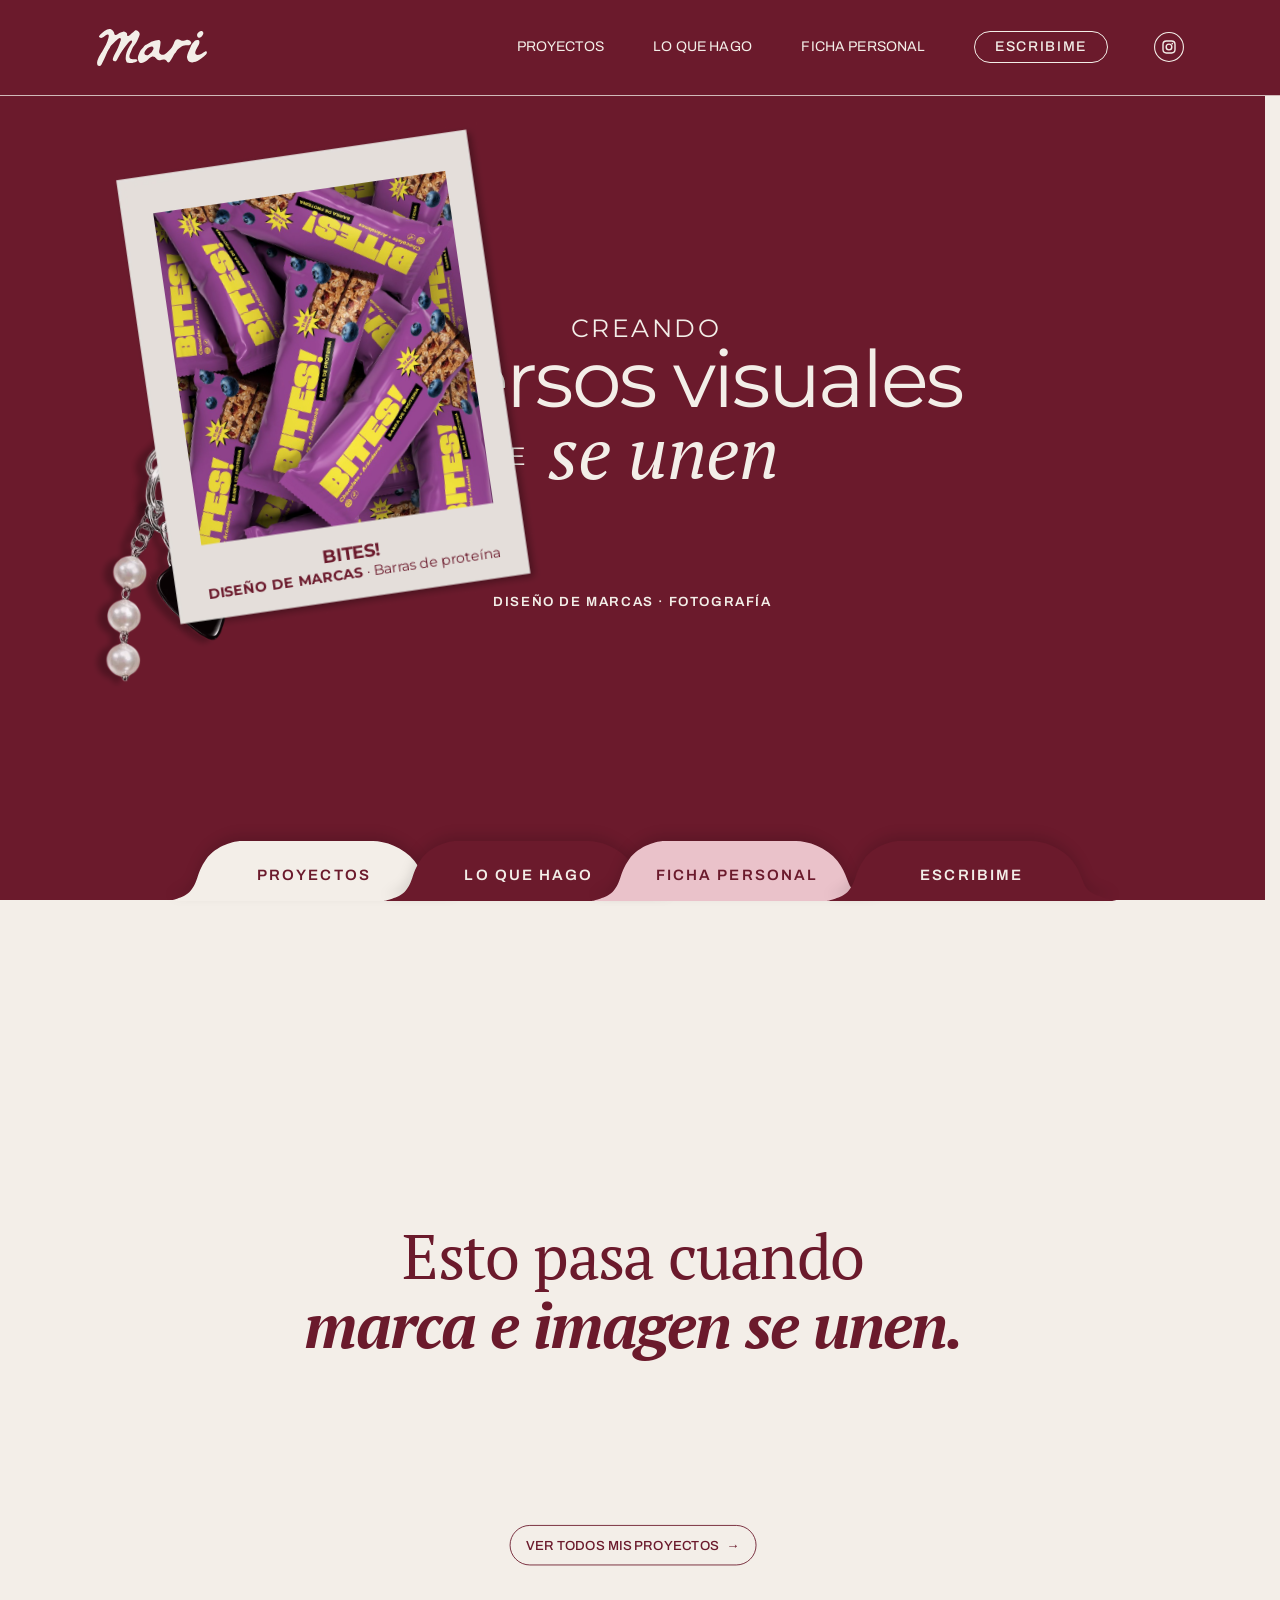
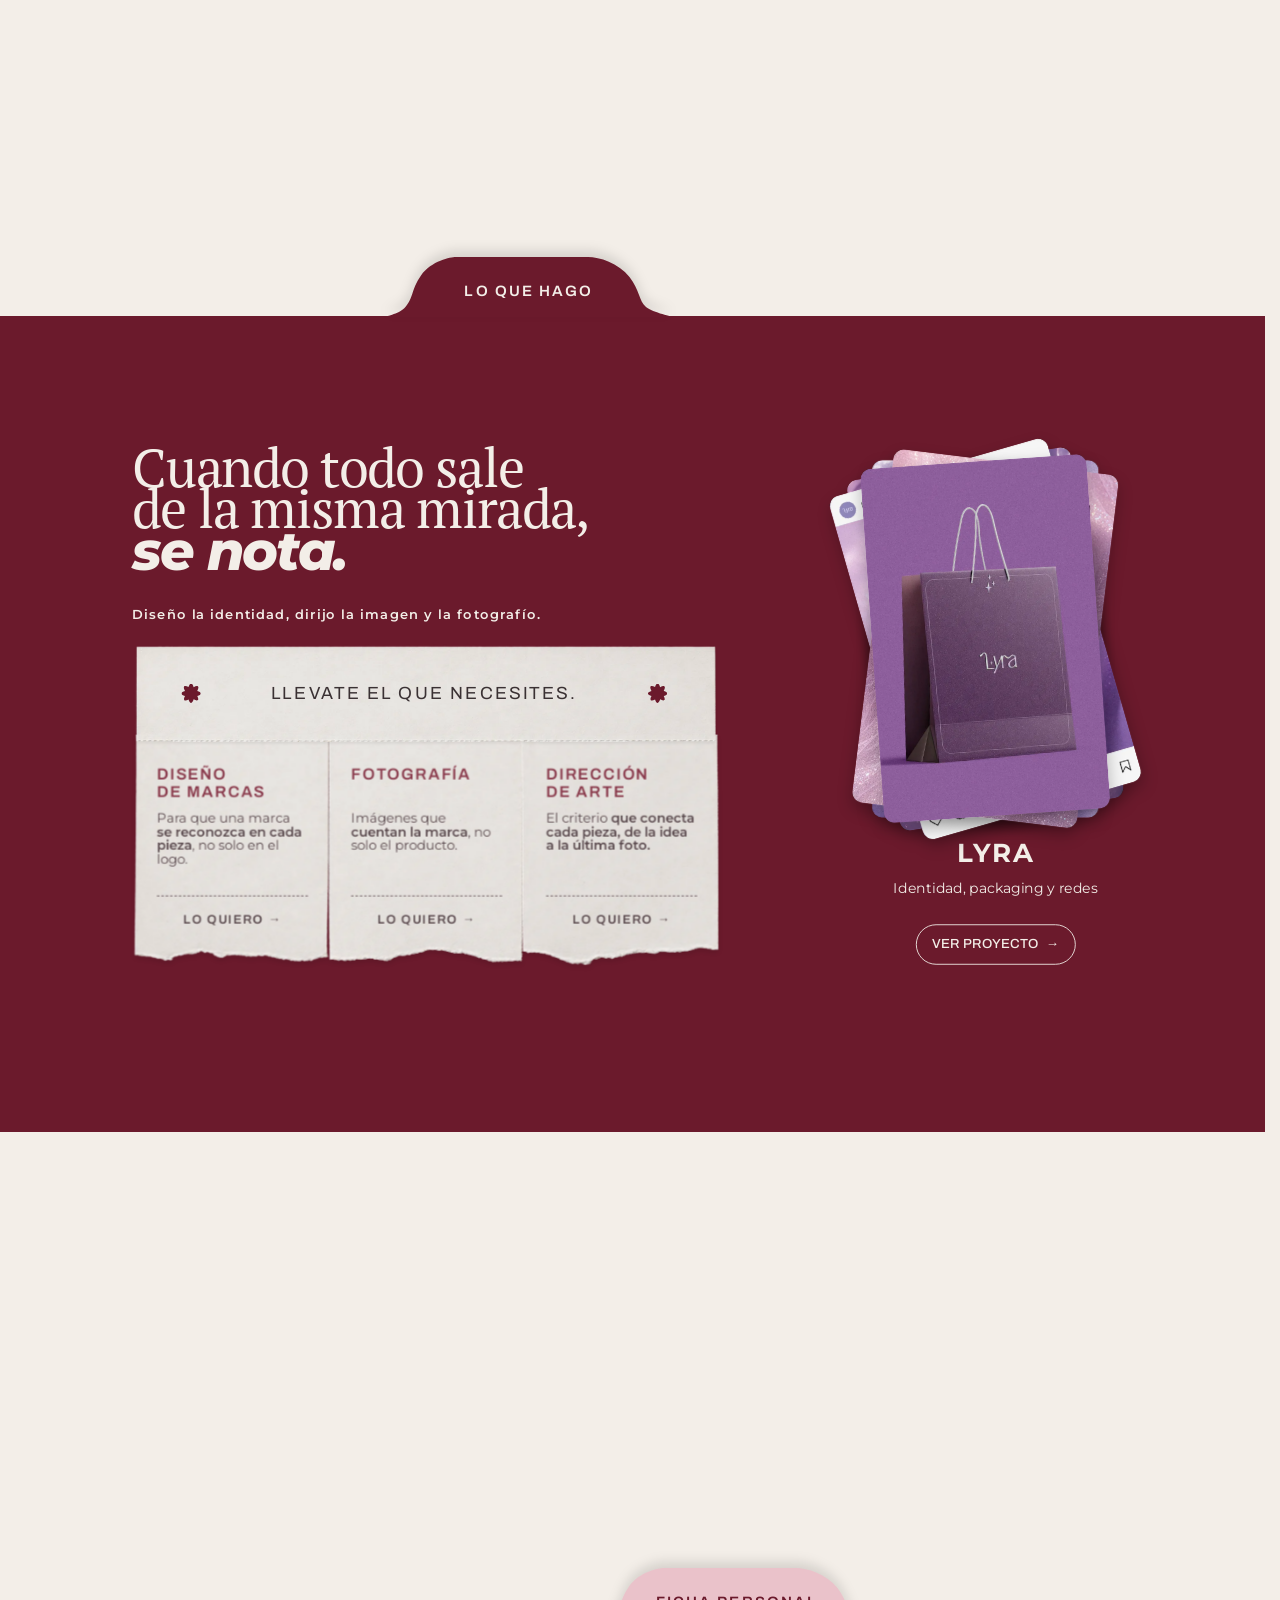
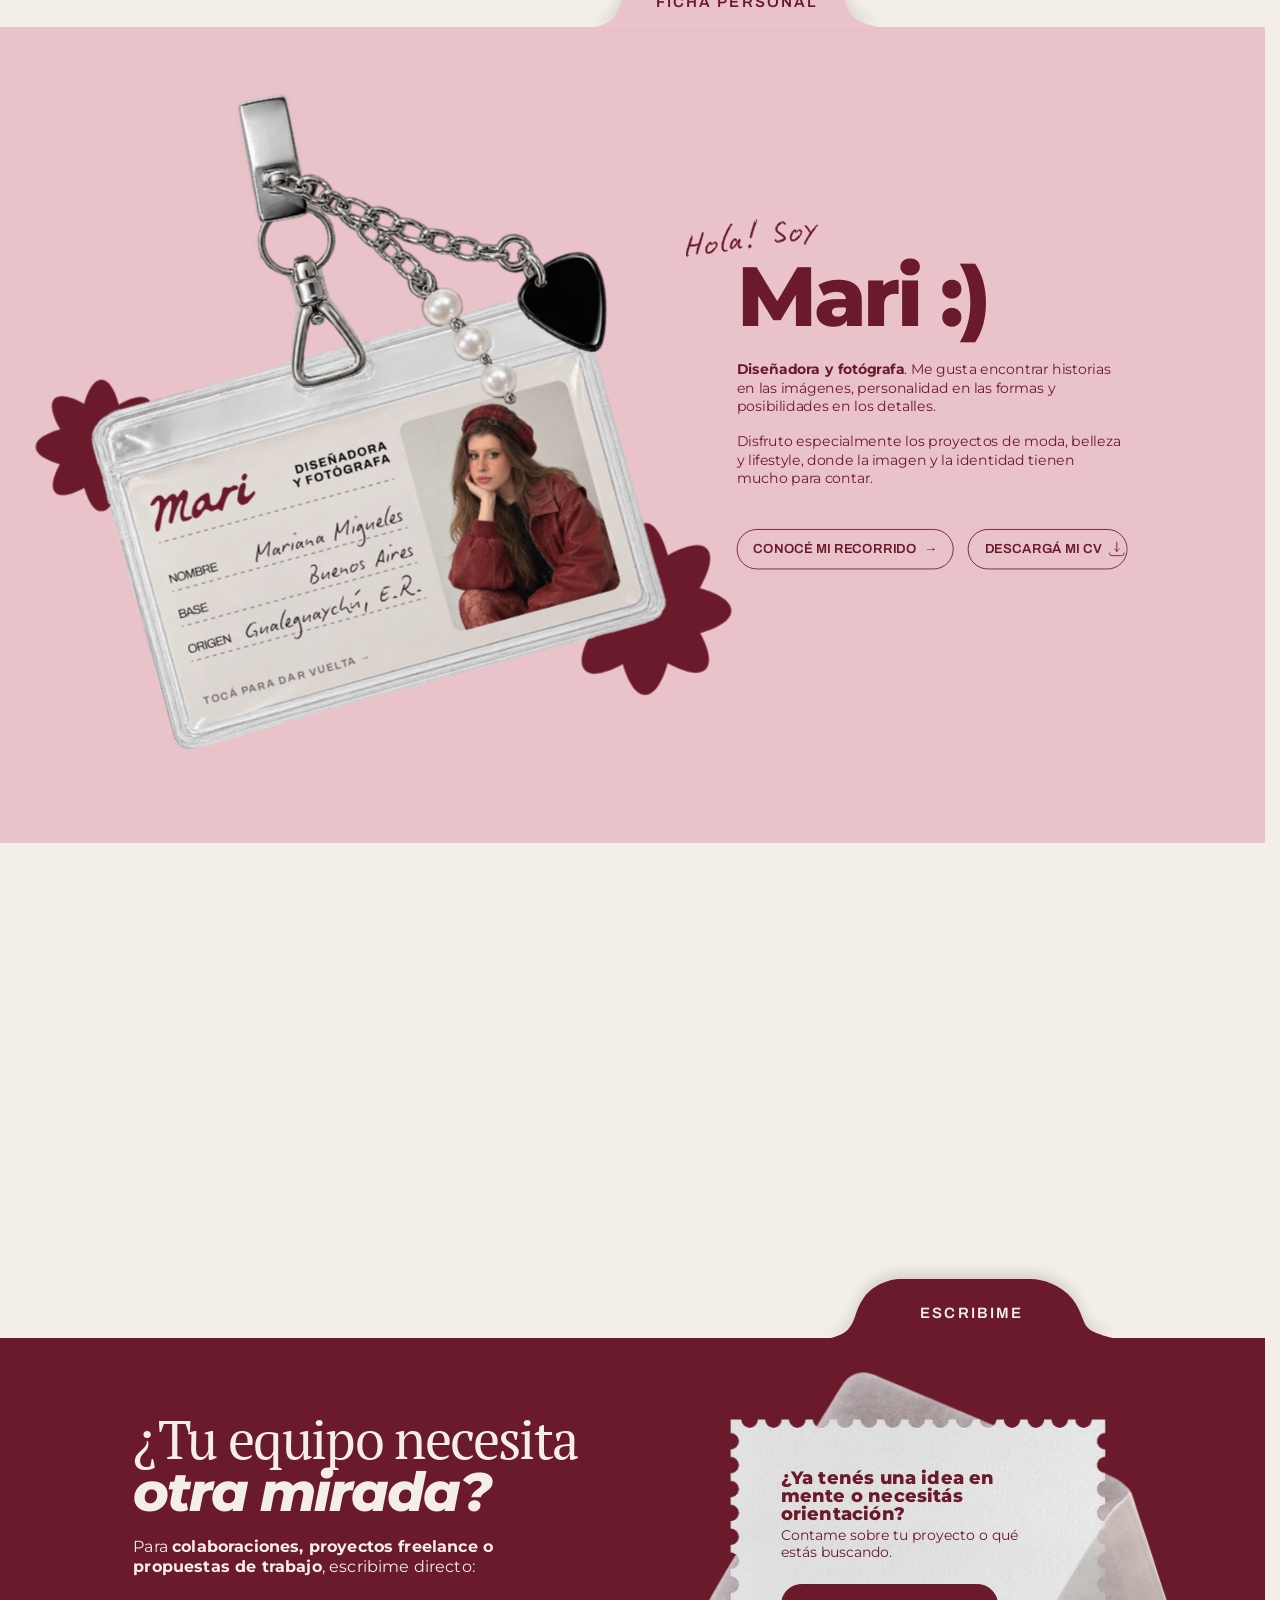
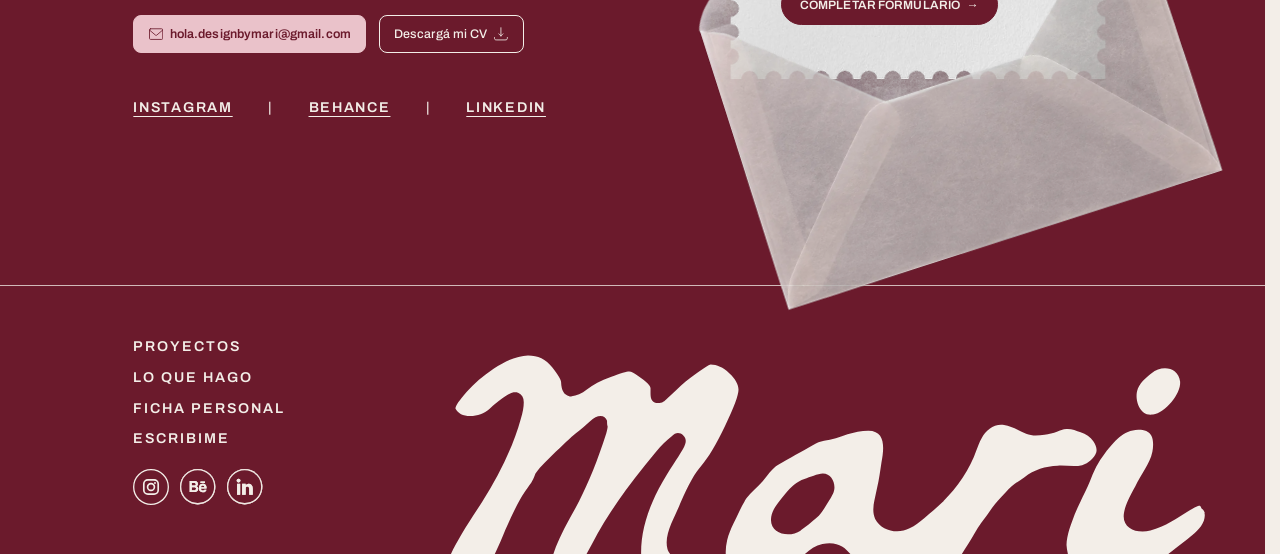
==== index.html @ 17969e6f "Primera versión del sitio" ====
<!DOCTYPE html>
<html lang="es-AR">
<head>
<meta charset="utf-8">
<meta name="viewport" content="width=device-width, initial-scale=1">
<title>Mari · Diseño de marcas y fotografía</title>
<meta name="description" content="Mariana Migueles (MARI) es diseñadora de identidad visual y fotógrafa editorial en Buenos Aires. Portfolio de branding, dirección visual y fotografía: universos visuales donde se unen marca e imagen.">
<meta name="author" content="Mariana Migueles">
<link rel="canonical" href="https://designbymari.com.ar/">
<meta property="og:type" content="website">
<meta property="og:locale" content="es_AR">
<meta property="og:site_name" content="MARI · Mariana Migueles">
<meta property="og:title" content="Mari · Diseño de marcas y fotografía">
<meta property="og:description" content="Mariana Migueles (MARI) es diseñadora de identidad visual y fotógrafa editorial en Buenos Aires. Portfolio de branding, dirección visual y fotografía: universos visuales donde se unen marca e imagen.">
<meta property="og:url" content="https://designbymari.com.ar/">
<script type="application/ld+json">
{
  "@context": "https://schema.org",
  "@graph": [
    {
      "@type": "Person",
      "@id": "https://designbymari.com.ar/#mariana-migueles",
      "name": "Mariana Migueles",
      "alternateName": "MARI",
      "url": "https://designbymari.com.ar",
      "jobTitle": "Diseñadora de Marcas y Fotógrafa",
      "address": {
        "@type": "PostalAddress",
        "addressLocality": "Buenos Aires",
        "addressCountry": "AR"
      },
      "sameAs": [
        "https://www.instagram.com/_designbymari",
        "https://www.behance.net/mariana-migueles",
        "https://www.linkedin.com/in/marianamigueles/"
      ]
    },
    {
      "@type": "WebSite",
      "@id": "https://designbymari.com.ar/#website",
      "url": "https://designbymari.com.ar",
      "name": "MARI",
      "alternateName": "Mariana Migueles",
      "inLanguage": "es-AR",
      "author": {
        "@id": "https://designbymari.com.ar/#mariana-migueles"
      },
      "publisher": {
        "@id": "https://designbymari.com.ar/#mariana-migueles"
      }
    }
  ]
}
</script>
<link rel="icon" href="assets/svg/favicon.svg" type="image/svg+xml">
<link rel="icon" href="assets/img/icons/favicon-32.png" type="image/png" sizes="32x32">
<link rel="apple-touch-icon" href="assets/img/icons/apple-touch-icon.png">
<script>try{if(sessionStorage.getItem('mari-loaded')==='1')document.documentElement.classList.add('is-seen')}catch(e){}if(location.hash.length>1)document.documentElement.classList.add('is-jumping')</script>
<link rel="preload" href="assets/fonts/montserrat-latin-400-normal.woff2" as="font" type="font/woff2" crossorigin>
<link rel="preload" href="assets/fonts/montserrat-latin-800-normal.woff2" as="font" type="font/woff2" crossorigin>
<link rel="preload" href="assets/fonts/pt-serif-latin-400-normal.woff2" as="font" type="font/woff2" crossorigin>
<link rel="preload" href="assets/fonts/pt-serif-latin-700-italic.woff2" as="font" type="font/woff2" crossorigin>
<link rel="preload" href="assets/fonts/archivo-latin-600-normal.woff2" as="font" type="font/woff2" crossorigin>
<link rel="preload" href="assets/fonts/archivo-latin-400-normal.woff2" as="font" type="font/woff2" crossorigin>
<link rel="stylesheet" href="assets/css/fonts.css">
<link rel="stylesheet" href="assets/css/main.css">
</head>
<body class="home">
<div class="loader" id="loader" aria-hidden="true"><svg class="loader__svg" viewBox="0 0 318 318"><g class="loader__txt"><path d="M61.0352 88.9258L64.703 84.6099C65.5796 83.5784 66.5514 82.8382 67.6185 82.3894C68.6843 81.9238 69.7591 81.7776 70.843 81.9507C71.9345 82.1148 72.9554 82.6005 73.9054 83.4079C74.8555 84.2153 75.4995 85.1444 75.8375 86.1952C76.1832 87.237 76.2168 88.3251 75.9383 89.4597C75.6584 90.5775 75.0801 91.6522 74.2036 92.6837L70.5358 96.9996L61.0352 88.9258ZM72.3062 91.2582C73.1136 90.3082 73.4932 89.3297 73.4452 88.3227C73.3958 87.299 72.9187 86.4027 72.0138 85.6338C71.109 84.8648 70.152 84.5424 69.1428 84.6664C68.1322 84.7738 67.2232 85.3024 66.4159 86.2525L64.7088 88.2612L70.5992 93.2669L72.3062 91.2582ZM74.57 77.7447L76.5816 75.828L83.1917 82.7656L81.1801 84.6822L74.57 77.7447ZM74.6543 75.8192C74.2847 76.1714 73.8814 76.3507 73.4445 76.3569C73.0076 76.3631 72.6377 76.2072 72.3346 75.8891C72.0315 75.5711 71.8937 75.194 71.921 74.7579C71.9484 74.3218 72.1469 73.9277 72.5165 73.5755C72.8862 73.2233 73.2853 73.0398 73.714 73.0249C74.1427 73.0101 74.5045 73.1574 74.7994 73.4669C75.1188 73.8022 75.269 74.1921 75.2498 74.6368C75.2225 75.0729 75.024 75.467 74.6543 75.8192ZM89.01 77.9182C88.3918 78.419 87.7277 78.8347 87.0175 79.1653C86.3 79.4868 85.6724 79.6742 85.135 79.7275L84.5991 77.5944C85.1032 77.5376 85.6466 77.3878 86.2293 77.145C86.8045 76.8931 87.3181 76.584 87.7703 76.2178C88.6838 75.4779 88.9574 74.8819 88.5912 74.4297C88.4193 74.2175 88.1714 74.1662 87.8476 74.2757C87.5237 74.3852 87.0772 74.6169 86.5082 74.9708C85.8245 75.3718 85.2356 75.673 84.7417 75.8744C84.2478 76.0759 83.7299 76.1439 83.188 76.0785C82.6553 76.0057 82.161 75.6879 81.7052 75.125C81.324 74.6545 81.1215 74.1309 81.0976 73.5543C81.0755 72.961 81.2406 72.3536 81.5929 71.7321C81.9544 71.1031 82.4904 70.5008 83.2009 69.9254C83.7268 69.4994 84.2968 69.1371 84.9106 68.8385C85.5263 68.5233 86.087 68.3289 86.5928 68.2554L87.1174 70.3746C86.1634 70.5361 85.2988 70.9308 84.5237 71.5586C84.0624 71.9323 83.7687 72.2771 83.6426 72.5931C83.5166 72.9091 83.5357 73.1687 83.7002 73.3717C83.887 73.6023 84.1424 73.6629 84.4662 73.5534C84.7901 73.4439 85.2579 73.2102 85.8695 72.8523C86.5607 72.4605 87.1487 72.1677 87.6334 71.9737C88.1106 71.7706 88.6155 71.7054 89.1482 71.7782C89.6809 71.851 90.1677 72.1596 90.6086 72.704C90.9823 73.1654 91.1765 73.6881 91.1911 74.2722C91.2058 74.8562 91.0277 75.4665 90.657 76.103C90.288 76.7227 89.739 77.3278 89.01 77.9182ZM100.538 63.79C100.557 63.8199 100.678 64.0391 100.899 64.4475L94.8076 68.3778C95.2392 68.8059 95.7529 69.0326 96.3487 69.058C96.9444 69.0834 97.5466 68.8997 98.1553 68.507C98.5743 68.2366 98.9049 67.9386 99.1469 67.6128C99.3924 67.2707 99.568 66.8748 99.6735 66.4251L101.785 66.9706C101.587 68.3279 100.759 69.4765 99.3025 70.4164C98.3946 71.0023 97.4787 71.3459 96.555 71.4473C95.6248 71.5388 94.7673 71.3926 93.9826 71.0086C93.1979 70.6247 92.548 70.0336 92.033 69.2354C91.5244 68.4472 91.2519 67.6197 91.2155 66.753C91.1826 65.8698 91.3777 65.0443 91.8009 64.2767C92.2277 63.4926 92.8451 62.8398 93.6533 62.3183C94.4415 61.8097 95.2644 61.5191 96.1218 61.4463C96.9792 61.3735 97.7936 61.5405 98.5648 61.9473C99.3395 62.3376 99.9973 62.9519 100.538 63.79ZM94.8078 64.0747C94.279 64.4159 93.9316 64.852 93.7655 65.3831C93.5995 65.9142 93.6439 66.4649 93.8989 67.0352L97.8649 64.4762C97.4567 64.0188 96.9765 63.7564 96.4242 63.6888C95.8654 63.6113 95.3266 63.7399 94.8078 64.0747ZM107.229 54.6646C108.297 54.146 109.312 54.0489 110.275 54.3734C111.248 54.6928 112.041 55.4827 112.653 56.7431L115.049 61.678L112.55 62.8916L110.34 58.3412C110.008 57.6576 109.612 57.2229 109.153 57.0369C108.688 56.8403 108.172 56.8795 107.606 57.1544C106.976 57.4604 106.57 57.9017 106.388 58.4785C106.2 59.0445 106.294 59.7121 106.667 60.4812L108.736 64.7431L106.237 65.9567L102.051 57.3367L104.439 56.1775L104.929 57.1869C105.084 56.663 105.36 56.1856 105.758 55.7548C106.151 55.3132 106.641 54.9499 107.229 54.6646ZM107.162 53.5486C106.873 53.6886 106.591 53.7597 106.315 53.7618C106.044 53.748 105.729 53.7098 105.368 53.6472C105.135 53.602 104.944 53.5759 104.796 53.5689C104.658 53.5566 104.535 53.5765 104.429 53.6283C104.204 53.7372 104.062 53.9055 104.001 54.1332C103.934 54.3501 103.966 54.6054 104.095 54.899L102.829 55.5136C102.503 54.7875 102.405 54.1358 102.534 53.5585C102.668 52.9652 103.013 52.5338 103.568 52.2641C103.846 52.1293 104.12 52.0687 104.391 52.0825C104.667 52.0804 104.993 52.1134 105.37 52.1815C105.603 52.2267 105.788 52.2554 105.926 52.2676C106.075 52.2747 106.202 52.2523 106.309 52.2004C106.523 52.0967 106.663 51.9363 106.729 51.7194C106.801 51.4865 106.777 51.234 106.658 50.9618L107.924 50.3472C108.24 51.0519 108.328 51.6955 108.188 52.278C108.059 52.8554 107.717 53.2789 107.162 53.5486ZM123.425 58.5736C122.47 58.8984 121.543 58.994 120.645 58.8604C119.754 58.7117 118.974 58.3559 118.306 57.7928C117.639 57.2298 117.152 56.4986 116.846 55.5992C116.54 54.6998 116.481 53.8233 116.667 52.9699C116.854 52.1164 117.256 51.3649 117.876 50.7153C118.503 50.0508 119.294 49.556 120.25 49.2312C121.205 48.9064 122.129 48.8183 123.019 48.967C123.906 49.1044 124.684 49.4547 125.352 50.0177C126.02 50.5808 126.507 51.312 126.812 52.2114C127.118 53.1107 127.178 53.9872 126.991 54.8407C126.805 55.6942 126.404 56.4513 125.788 57.1121C125.169 57.7616 124.381 58.2488 123.425 58.5736ZM122.692 56.4151C123.366 56.1858 123.841 55.7737 124.115 55.1788C124.397 54.5688 124.408 53.8815 124.148 53.1171C123.888 52.3526 123.462 51.82 122.871 51.5194C122.287 51.2037 121.658 51.1604 120.983 51.3897C120.309 51.619 119.831 52.0387 119.549 52.6486C119.263 53.2474 119.251 53.929 119.51 54.6935C119.77 55.4579 120.198 55.9961 120.793 56.308C121.384 56.6087 122.017 56.6444 122.692 56.4151ZM146.256 39.7364L148.141 52.8172L145.514 53.1956L145.357 52.1026C144.794 53.0235 143.866 53.5771 142.573 53.7633C141.68 53.892 140.84 53.809 140.054 53.5144C139.279 53.2181 138.633 52.7293 138.115 52.0482C137.597 51.367 137.268 50.5387 137.127 49.5632C136.986 48.5877 137.069 47.7001 137.373 46.9005C137.678 46.1008 138.16 45.4495 138.819 44.9466C139.49 44.4421 140.273 44.1254 141.166 43.9968C142.376 43.8224 143.377 44.068 144.169 44.7338L143.506 40.1326L146.256 39.7364ZM142.724 51.4382C143.417 51.3383 143.959 51.0203 144.35 50.4842C144.739 49.9363 144.876 49.2627 144.76 48.4635C144.645 47.6644 144.325 47.0627 143.799 46.6586C143.271 46.2428 142.66 46.0848 141.967 46.1847C141.262 46.2863 140.715 46.6111 140.326 47.1589C139.935 47.6951 139.797 48.3628 139.912 49.1619C140.028 49.9611 140.349 50.5686 140.877 50.9845C141.403 51.3886 142.018 51.5398 142.724 51.4382ZM161.732 47.3936C161.733 47.4292 161.721 47.6789 161.695 48.1426L154.448 48.3008C154.592 48.8916 154.91 49.3537 155.405 49.6874C155.899 50.021 156.508 50.1799 157.232 50.1641C157.731 50.1532 158.169 50.0724 158.545 49.9217C158.934 49.7588 159.291 49.5135 159.616 49.1857L161.129 50.7561C160.249 51.8086 158.943 52.3537 157.21 52.3916C156.129 52.4151 155.169 52.2282 154.329 51.8309C153.489 51.4217 152.835 50.848 152.367 50.11C151.9 49.3719 151.656 48.5281 151.635 47.5784C151.615 46.6405 151.816 45.7929 152.239 45.0354C152.673 44.2658 153.272 43.6648 154.034 43.2325C154.809 42.788 155.677 42.5553 156.638 42.5343C157.576 42.5138 158.429 42.6971 159.198 43.0841C159.966 43.4712 160.573 44.0399 161.017 44.7904C161.472 45.5287 161.711 46.3964 161.732 47.3936ZM156.702 44.6351C156.073 44.6489 155.548 44.8385 155.129 45.2039C154.709 45.5694 154.458 46.0618 154.377 46.6812L159.096 46.5782C158.988 45.9748 158.716 45.4997 158.281 45.1529C157.845 44.7943 157.319 44.6216 156.702 44.6351ZM186.103 45.4615C187.282 45.683 188.15 46.2085 188.707 47.0381C189.278 47.8582 189.433 48.9626 189.172 50.3513L188.159 55.7428L185.428 55.2296L186.362 50.2583C186.502 49.5114 186.449 48.9275 186.202 48.5065C185.969 48.0761 185.566 47.8071 184.994 47.6997C184.352 47.5791 183.805 47.6937 183.353 48.0437C182.903 48.382 182.601 48.9595 182.447 49.7764L181.559 54.5027L178.829 53.9896L179.763 49.0183C180.041 47.5362 179.585 46.6833 178.395 46.4596C177.765 46.3412 177.223 46.457 176.771 46.807C176.321 47.1452 176.019 47.7228 175.866 48.5397L174.977 53.266L172.247 52.7529L174.016 43.3353L176.625 43.8254L176.421 44.9107C176.845 44.5797 177.328 44.3563 177.869 44.2405C178.422 44.127 179.002 44.1272 179.609 44.2412C180.274 44.3662 180.85 44.6133 181.337 44.9826C181.825 45.3402 182.186 45.8006 182.418 46.3638C182.895 45.9461 183.451 45.6578 184.085 45.499C184.73 45.3424 185.403 45.3299 186.103 45.4615ZM199.107 48.7786C200.51 49.2634 201.471 49.9724 201.99 50.9056C202.513 51.8276 202.542 52.962 202.077 54.3088L200.291 59.4769L197.833 58.6276L198.223 57.4997C197.438 58.1707 196.372 58.2736 195.026 57.8082C194.33 57.5677 193.764 57.2405 193.33 56.8264C192.906 56.4162 192.631 55.9569 192.505 55.4486C192.38 54.9403 192.408 54.4224 192.59 53.8949C192.881 53.0532 193.424 52.4996 194.219 52.2342C195.026 51.9727 196.091 52.0707 197.415 52.5284L199.503 53.2497C199.701 52.6774 199.678 52.1796 199.435 51.7563C199.195 51.3218 198.728 50.9844 198.032 50.7439C197.549 50.5772 197.045 50.4909 196.52 50.4851C196.009 50.472 195.547 50.5383 195.132 50.684L194.823 48.5232C195.437 48.346 196.12 48.2802 196.87 48.326C197.632 48.3757 198.377 48.5266 199.107 48.7786ZM196.293 56.2675C196.742 56.4226 197.175 56.4593 197.593 56.3775C198.014 56.2845 198.368 56.0612 198.654 55.7075L198.973 54.7817L197.172 54.1592C196.095 53.7869 195.434 53.9542 195.19 54.6613C195.073 54.998 195.109 55.3119 195.298 55.6031C195.501 55.887 195.833 56.1084 196.293 56.2675ZM210.2 54.5675C210.697 54.2872 211.248 54.1566 211.854 54.1759C212.471 54.2002 213.114 54.3671 213.781 54.6767L212.703 57.0037C212.433 56.8523 212.249 56.7541 212.152 56.7092C211.43 56.3746 210.77 56.3171 210.171 56.5366C209.577 56.7455 209.092 57.2539 208.718 58.0618L206.815 62.1663L204.294 60.9977L208.324 52.304L210.732 53.4202L210.2 54.5675ZM216.595 67.4693C215.714 66.9546 215.023 66.3113 214.525 65.5395C214.043 64.7633 213.791 63.9355 213.768 63.056C213.755 62.1824 213.988 61.3355 214.467 60.515C214.946 59.6945 215.569 59.075 216.335 58.6563C217.112 58.2436 217.954 58.0612 218.861 58.1092C219.784 58.1529 220.687 58.4321 221.569 58.9468C222.44 59.4555 223.092 60.0829 223.522 60.8292C223.969 61.5711 224.144 62.3673 224.046 63.2178L221.601 63.1315C221.613 62.1212 221.214 61.3797 220.404 60.9069C219.779 60.5419 219.141 60.4448 218.491 60.6156C217.842 60.7865 217.311 61.2257 216.898 61.9333C216.485 62.641 216.364 63.3196 216.534 63.9692C216.705 64.6188 217.104 65.1262 217.729 65.4912C218.55 65.97 219.391 65.9526 220.255 65.439L221.524 67.5405C220.843 68.0234 220.067 68.2579 219.195 68.2441C218.334 68.2362 217.467 67.978 216.595 67.4693ZM232.118 65.8389C233.308 66.7255 234.01 67.6921 234.222 68.7387C234.442 69.7758 234.126 70.8657 233.275 72.0085L230.009 76.3938L227.923 74.8404L228.636 73.8834C227.685 74.2855 226.638 74.061 225.495 73.2099C224.905 72.7701 224.465 72.2871 224.176 71.7609C223.896 71.2417 223.774 70.7208 223.807 70.1983C223.841 69.6757 224.025 69.1906 224.358 68.743C224.89 68.0288 225.575 67.6656 226.414 67.6533C227.261 67.6481 228.247 68.064 229.371 68.9009L231.142 70.2202C231.504 69.7345 231.633 69.2532 231.529 68.7762C231.433 68.2897 231.089 67.8265 230.499 67.3868C230.089 67.0818 229.635 66.847 229.136 66.6824C228.653 66.5154 228.192 66.4386 227.753 66.4519L228.112 64.2991C228.751 64.316 229.421 64.4598 230.123 64.7306C230.834 65.0085 231.499 65.3779 232.118 65.8389ZM227.169 72.125C227.55 72.4087 227.952 72.5748 228.375 72.6232C228.805 72.6622 229.21 72.5563 229.589 72.3057L230.174 71.5201L228.646 70.3817C227.731 69.7008 227.051 69.6603 226.604 70.2602C226.391 70.5459 226.33 70.856 226.422 71.1906C226.53 71.5227 226.779 71.8341 227.169 72.125ZM235.626 81.3569C235.043 80.8161 234.537 80.2176 234.109 79.5617C233.689 78.897 233.414 78.3024 233.285 77.778L235.321 76.9447C235.449 77.4356 235.674 77.9522 235.997 78.4945C236.328 79.0281 236.707 79.4927 237.134 79.8883C237.996 80.6875 238.625 80.8737 239.02 80.447C239.206 80.2467 239.221 79.9941 239.067 79.689C238.913 79.384 238.62 78.975 238.189 78.4619C237.695 77.8421 237.313 77.302 237.043 76.8417C236.774 76.3813 236.633 75.8783 236.621 75.3326C236.617 74.795 236.862 74.2606 237.354 73.7295C237.766 73.2853 238.255 73.0105 238.823 72.905C239.407 72.7989 240.032 72.8761 240.697 73.1366C241.371 73.4051 242.043 73.8502 242.714 74.4718C243.21 74.9319 243.649 75.4446 244.032 76.0099C244.432 76.5745 244.704 77.102 244.848 77.5922L242.825 78.4124C242.53 77.491 242.016 76.6912 241.285 76.0131C240.849 75.6095 240.466 75.3677 240.136 75.2878C239.805 75.2079 239.551 75.2637 239.373 75.4553C239.171 75.673 239.148 75.9344 239.302 76.2394C239.456 76.5444 239.754 76.9743 240.195 77.5289C240.681 78.1575 241.054 78.6979 241.315 79.1502C241.584 79.5937 241.72 80.0843 241.724 80.6219C241.727 81.1595 241.491 81.6852 241.015 82.199C240.611 82.6344 240.121 82.9008 239.545 82.9982C238.969 83.0957 238.34 83.0061 237.657 82.7294C236.991 82.4522 236.314 81.9946 235.626 81.3569ZM249.513 90.8696C249.198 90.4831 249.06 90.0597 249.098 89.5994C249.144 89.1484 249.37 88.7578 249.775 88.4276C250.18 88.0975 250.603 87.9592 251.045 88.0126C251.496 88.0585 251.883 88.2793 252.205 88.6751C252.528 89.0708 252.666 89.4942 252.62 89.9453C252.584 90.3889 252.363 90.7757 251.958 91.1058C251.553 91.436 251.125 91.5781 250.674 91.5321C250.223 91.4862 249.836 91.2654 249.513 90.8696ZM264.73 100.576L261.888 102.244L264.808 107.221L262.811 108.393L259.89 103.415L255.973 105.714L254.513 103.225L265.267 96.9161L270.034 105.043L268.037 106.215L264.73 100.576ZM262.527 118.481C262.119 117.558 261.942 116.643 261.995 115.737C262.064 114.836 262.35 114.029 262.852 113.313C263.353 112.598 264.038 112.048 264.907 111.664C265.776 111.28 266.644 111.143 267.51 111.253C268.377 111.363 269.161 111.698 269.863 112.258C270.581 112.823 271.143 113.568 271.552 114.491C271.96 115.414 272.129 116.326 272.06 117.226C272.002 118.122 271.722 118.927 271.22 119.642C270.718 120.358 270.033 120.907 269.164 121.291C268.296 121.676 267.428 121.813 266.561 121.703C265.695 121.592 264.905 121.26 264.192 120.705C263.49 120.146 262.935 119.404 262.527 118.481ZM264.612 117.559C264.9 118.211 265.353 118.647 265.97 118.868C266.602 119.094 267.288 119.044 268.026 118.718C268.765 118.391 269.257 117.92 269.505 117.304C269.767 116.695 269.755 116.064 269.467 115.413C269.178 114.761 268.718 114.322 268.086 114.095C267.464 113.864 266.784 113.912 266.045 114.238C265.307 114.565 264.809 115.038 264.551 115.658C264.304 116.274 264.324 116.908 264.612 117.559ZM268.451 132.341C268.175 132.142 267.925 131.867 267.7 131.515C267.49 131.171 267.318 130.79 267.183 130.372C266.835 129.286 266.842 128.355 267.204 127.578C267.57 126.813 268.29 126.258 269.364 125.913L273.112 124.712L272.661 123.304L274.697 122.651L275.148 124.059L277.37 123.347L278.218 125.993L275.996 126.705L276.725 128.978L274.689 129.63L273.961 127.358L270.246 128.548C269.862 128.671 269.593 128.864 269.44 129.125C269.301 129.394 269.29 129.709 269.406 130.071C269.54 130.489 269.768 130.809 270.088 131.03L268.451 132.341ZM269.645 139.897C269.432 138.911 269.442 137.979 269.677 137.102C269.926 136.234 270.369 135.5 271.004 134.9C271.64 134.301 272.421 133.901 273.35 133.699C274.278 133.498 275.156 133.539 275.982 133.821C276.809 134.103 277.51 134.589 278.085 135.279C278.673 135.977 279.075 136.82 279.289 137.806C279.503 138.792 279.485 139.72 279.236 140.588C278.998 141.453 278.562 142.186 277.926 142.785C277.291 143.385 276.509 143.785 275.581 143.987C274.652 144.188 273.775 144.147 272.948 143.865C272.121 143.582 271.415 143.098 270.828 142.411C270.254 141.721 269.859 140.884 269.645 139.897ZM271.873 139.414C272.024 140.11 272.38 140.629 272.94 140.969C273.514 141.318 274.195 141.407 274.984 141.236C275.773 141.065 276.351 140.703 276.717 140.15C277.097 139.606 277.212 138.985 277.061 138.289C276.91 137.593 276.547 137.07 275.973 136.721C275.411 136.369 274.735 136.278 273.946 136.45C273.157 136.621 272.574 136.984 272.196 137.54C271.83 138.093 271.722 138.718 271.873 139.414ZM281.895 157.606L273.945 158.286C272.194 158.436 270.853 158.092 269.924 157.254C268.994 156.415 268.454 155.121 268.304 153.37C268.225 152.447 268.263 151.562 268.417 150.715C268.571 149.867 268.837 149.153 269.217 148.573L271.298 149.503C271.002 149.933 270.785 150.464 270.648 151.096C270.5 151.728 270.452 152.352 270.504 152.967C270.586 153.925 270.865 154.611 271.342 155.023C271.807 155.448 272.478 155.623 273.353 155.548L273.761 155.513C272.907 154.859 272.424 153.887 272.314 152.598C272.239 151.722 272.36 150.902 272.675 150.136C273.004 149.381 273.499 148.76 274.161 148.275C274.822 147.789 275.609 147.507 276.52 147.429C277.431 147.351 278.253 147.495 278.988 147.862C279.722 148.228 280.31 148.756 280.75 149.445C281.203 150.145 281.467 150.933 281.542 151.808C281.661 153.192 281.295 154.284 280.446 155.084L281.67 154.979L281.895 157.606ZM274.633 152.954C274.695 153.687 274.959 154.266 275.425 154.691C275.903 155.127 276.491 155.315 277.189 155.255C277.887 155.196 278.429 154.911 278.814 154.401C279.213 153.902 279.38 153.286 279.318 152.553C279.255 151.819 278.984 151.235 278.506 150.799C278.04 150.362 277.458 150.173 276.759 150.233C276.061 150.293 275.514 150.578 275.117 151.089C274.731 151.598 274.57 152.22 274.633 152.954ZM280.873 165.534C281.332 165.873 281.676 166.323 281.906 166.884C282.136 167.457 282.246 168.112 282.236 168.848L279.671 168.813C279.699 168.505 279.714 168.297 279.715 168.191C279.726 167.395 279.509 166.769 279.064 166.311C278.631 165.854 277.969 165.62 277.078 165.608L272.555 165.546L272.592 162.768L282.174 162.898L282.138 165.552L280.873 165.534ZM281.555 177.038C281.386 178.512 280.901 179.604 280.102 180.313C279.315 181.023 278.214 181.296 276.799 181.133L271.366 180.508L271.664 177.924L272.85 178.061C272.025 177.44 271.694 176.422 271.857 175.006C271.941 174.275 272.138 173.652 272.448 173.138C272.757 172.636 273.146 172.268 273.615 172.035C274.084 171.802 274.596 171.718 275.151 171.782C276.035 171.884 276.693 172.294 277.124 173.013C277.554 173.744 277.689 174.805 277.529 176.197L277.276 178.391C277.877 178.461 278.358 178.331 278.719 178.002C279.092 177.674 279.32 177.145 279.404 176.413C279.463 175.906 279.438 175.395 279.33 174.881C279.232 174.379 279.067 173.942 278.835 173.569L280.878 172.8C281.184 173.361 281.396 174.013 281.513 174.756C281.63 175.51 281.644 176.271 281.555 177.038ZM273.635 175.91C273.581 176.382 273.639 176.813 273.809 177.203C273.991 177.595 274.285 177.891 274.692 178.094L275.666 178.206L275.884 176.313C276.014 175.18 275.708 174.571 274.965 174.486C274.611 174.445 274.312 174.548 274.068 174.795C273.835 175.055 273.691 175.427 273.635 175.91ZM279.258 189.712L278.736 192.114L276.647 191.66L277.154 189.328L270.088 187.792L270.678 185.077L277.745 186.613L278.059 185.168L280.147 185.622L279.833 187.067L280.251 187.158C281.318 187.39 282.097 187.887 282.588 188.65C283.076 189.424 283.195 190.386 282.945 191.535C282.857 191.941 282.727 192.314 282.556 192.653C282.394 193.007 282.205 193.288 281.99 193.496L280.178 192.355C280.467 192.09 280.657 191.748 280.747 191.33C280.926 190.506 280.563 189.996 279.658 189.799L279.258 189.712ZM277.677 197.362L276.87 200.021L267.7 197.239L268.507 194.58L277.677 197.362ZM280.676 200.543L279.808 203.406L278.289 199.577L278.92 197.497L280.676 200.543ZM273.922 208.576C273.37 209.954 272.615 210.88 271.658 211.354C270.712 211.832 269.578 211.806 268.255 211.276L263.179 209.243L264.146 206.829L265.253 207.273C264.621 206.457 264.57 205.387 265.099 204.065C265.373 203.381 265.727 202.832 266.162 202.418C266.592 202.015 267.064 201.762 267.578 201.661C268.091 201.56 268.607 201.613 269.125 201.82C269.952 202.151 270.479 202.721 270.706 203.528C270.928 204.346 270.779 205.405 270.258 206.706L269.437 208.756C269.999 208.981 270.497 208.983 270.932 208.76C271.377 208.542 271.737 208.091 272.011 207.408C272.2 206.934 272.311 206.435 272.342 205.91C272.38 205.4 272.336 204.935 272.21 204.514L274.383 204.31C274.531 204.932 274.564 205.616 274.482 206.364C274.395 207.122 274.209 207.86 273.922 208.576ZM266.577 205.405C266.401 205.846 266.343 206.277 266.405 206.698C266.477 207.123 266.683 207.487 267.023 207.789L267.932 208.154L268.641 206.384C269.064 205.326 268.929 204.658 268.235 204.38C267.904 204.248 267.589 204.268 267.289 204.442C266.995 204.632 266.758 204.953 266.577 205.405ZM260.434 222.11C260.689 221.681 261.039 221.405 261.484 221.283C261.923 221.171 262.368 221.248 262.817 221.514C263.266 221.781 263.542 222.131 263.644 222.564C263.756 223.003 263.682 223.442 263.422 223.882C263.161 224.321 262.811 224.596 262.372 224.709C261.943 224.827 261.504 224.753 261.054 224.486C260.605 224.22 260.324 223.867 260.212 223.428C260.1 222.988 260.174 222.549 260.434 222.11ZM260.126 239.072L256.489 243.414C255.62 244.452 254.653 245.198 253.589 245.655C252.527 246.128 251.453 246.282 250.368 246.116C249.275 245.96 248.251 245.481 247.295 244.68C246.339 243.88 245.689 242.955 245.343 241.907C244.99 240.867 244.949 239.779 245.22 238.643C245.492 237.523 246.063 236.445 246.932 235.407L250.569 231.065L260.126 239.072ZM248.839 236.819C248.039 237.775 247.666 238.756 247.721 239.762C247.777 240.786 248.261 241.679 249.171 242.441C250.081 243.204 251.04 243.52 252.049 243.389C253.059 243.274 253.964 242.739 254.765 241.783L256.457 239.763L250.532 234.798L248.839 236.819ZM246.704 250.323L244.713 252.261L238.027 245.397L240.017 243.459L246.704 250.323ZM246.641 252.249C247.006 251.893 247.408 251.709 247.844 251.698C248.281 251.687 248.653 251.839 248.959 252.153C249.266 252.468 249.408 252.844 249.385 253.28C249.363 253.716 249.169 254.113 248.803 254.469C248.437 254.825 248.04 255.013 247.612 255.033C247.183 255.052 246.82 254.909 246.522 254.603C246.198 254.271 246.044 253.883 246.058 253.438C246.081 253.001 246.275 252.605 246.641 252.249ZM232.248 250.289C232.863 249.785 233.525 249.366 234.233 249.031C234.949 248.706 235.575 248.515 236.113 248.458L236.66 250.588C236.157 250.648 235.614 250.801 235.033 251.047C234.459 251.302 233.947 251.614 233.497 251.983C232.588 252.728 232.318 253.325 232.686 253.775C232.859 253.987 233.108 254.037 233.431 253.925C233.754 253.814 234.199 253.58 234.766 253.223C235.448 252.818 236.035 252.513 236.528 252.309C237.02 252.105 237.538 252.034 238.08 252.096C238.613 252.166 239.109 252.481 239.568 253.041C239.952 253.51 240.158 254.032 240.185 254.608C240.21 255.202 240.049 255.81 239.7 256.433C239.342 257.064 238.809 257.67 238.102 258.249C237.579 258.678 237.011 259.044 236.399 259.346C235.785 259.664 235.225 259.862 234.72 259.938L234.183 257.822C235.136 257.655 235.999 257.256 236.77 256.624C237.229 256.247 237.521 255.901 237.645 255.584C237.77 255.267 237.749 255.008 237.583 254.806C237.395 254.576 237.14 254.517 236.816 254.628C236.493 254.74 236.027 254.976 235.417 255.337C234.728 255.733 234.142 256.029 233.658 256.226C233.182 256.432 232.677 256.5 232.144 256.43C231.611 256.36 231.123 256.054 230.679 255.513C230.302 255.053 230.105 254.532 230.087 253.948C230.069 253.364 230.244 252.753 230.611 252.114C230.977 251.492 231.522 250.884 232.248 250.289ZM220.793 264.479C220.773 264.449 220.652 264.231 220.429 263.823L226.5 259.863C226.067 259.437 225.552 259.213 224.956 259.19C224.36 259.168 223.759 259.354 223.152 259.75C222.734 260.023 222.405 260.322 222.165 260.649C221.921 260.993 221.747 261.389 221.644 261.84L219.53 261.305C219.722 259.946 220.543 258.794 221.995 257.846C222.9 257.256 223.814 256.908 224.738 256.802C225.667 256.706 226.526 256.848 227.312 257.228C228.099 257.608 228.752 258.195 229.271 258.991C229.783 259.777 230.06 260.603 230.101 261.469C230.138 262.352 229.947 263.179 229.527 263.949C229.105 264.735 228.49 265.391 227.685 265.916C226.899 266.429 226.078 266.724 225.221 266.801C224.364 266.878 223.549 266.715 222.775 266.312C221.999 265.925 221.338 265.314 220.793 264.479ZM226.522 264.166C227.049 263.822 227.394 263.384 227.557 262.852C227.721 262.32 227.674 261.77 227.416 261.201L223.463 263.779C223.873 264.235 224.355 264.495 224.907 264.56C225.466 264.634 226.005 264.503 226.522 264.166ZM214.181 273.643C213.117 274.17 212.102 274.275 211.137 273.958C210.161 273.646 209.362 272.862 208.741 271.607L206.306 266.69L208.797 265.457L211.041 269.991C211.378 270.672 211.778 271.103 212.239 271.286C212.705 271.479 213.221 271.436 213.785 271.156C214.412 270.845 214.815 270.401 214.993 269.823C215.175 269.255 215.077 268.588 214.698 267.822L212.595 263.576L215.085 262.344L219.337 270.931L216.959 272.109L216.461 271.103C216.31 271.628 216.038 272.108 215.643 272.542C215.254 272.986 214.766 273.353 214.181 273.643ZM214.256 274.758C214.544 274.616 214.826 274.543 215.102 274.539C215.372 274.55 215.688 274.586 216.049 274.646C216.283 274.689 216.474 274.714 216.622 274.72C216.76 274.731 216.883 274.71 216.989 274.658C217.212 274.547 217.354 274.378 217.413 274.149C217.478 273.932 217.444 273.677 217.313 273.384L218.574 272.76C218.905 273.484 219.009 274.134 218.885 274.713C218.755 275.307 218.413 275.741 217.86 276.015C217.583 276.152 217.31 276.215 217.039 276.203C216.763 276.207 216.436 276.177 216.059 276.112C215.826 276.068 215.64 276.041 215.502 276.03C215.353 276.024 215.226 276.047 215.119 276.1C214.907 276.205 214.768 276.367 214.703 276.584C214.633 276.818 214.659 277.07 214.78 277.341L213.519 277.966C213.198 277.263 213.105 276.621 213.24 276.037C213.364 275.459 213.703 275.032 214.256 274.758ZM197.951 269.845C198.905 269.516 199.831 269.415 200.73 269.544C201.622 269.688 202.403 270.04 203.074 270.599C203.745 271.159 204.236 271.887 204.546 272.785C204.857 273.683 204.921 274.559 204.739 275.413C204.557 276.268 204.158 277.021 203.542 277.674C202.919 278.342 202.13 278.841 201.176 279.171C200.222 279.501 199.3 279.594 198.408 279.45C197.52 279.317 196.741 278.971 196.07 278.411C195.399 277.852 194.909 277.123 194.598 276.225C194.288 275.328 194.223 274.452 194.405 273.597C194.587 272.743 194.984 271.983 195.596 271.319C196.212 270.667 196.997 270.175 197.951 269.845ZM198.696 272C198.023 272.233 197.551 272.647 197.28 273.244C197.001 273.855 196.994 274.543 197.258 275.306C197.522 276.069 197.95 276.599 198.543 276.897C199.128 277.209 199.758 277.249 200.431 277.016C201.104 276.783 201.58 276.361 201.859 275.75C202.141 275.15 202.151 274.468 201.887 273.705C201.623 272.942 201.192 272.406 200.596 272.097C200.003 271.799 199.37 271.767 198.696 272ZM175.246 288.834L173.275 275.766L175.9 275.37L176.064 276.462C176.621 275.538 177.546 274.978 178.837 274.783C179.73 274.649 180.57 274.726 181.358 275.016C182.134 275.307 182.784 275.791 183.306 276.469C183.829 277.147 184.163 277.973 184.31 278.948C184.457 279.922 184.381 280.81 184.082 281.612C183.782 282.414 183.304 283.068 182.648 283.575C181.981 284.084 181.201 284.406 180.308 284.54C179.099 284.723 178.096 284.484 177.3 283.823L177.993 288.42L175.246 288.834ZM178.702 277.109C178.009 277.214 177.469 277.535 177.082 278.074C176.696 278.624 176.564 279.299 176.684 280.097C176.805 280.896 177.129 281.495 177.658 281.896C178.188 282.308 178.8 282.462 179.493 282.358C180.197 282.251 180.742 281.923 181.128 281.373C181.515 280.834 181.648 280.165 181.528 279.367C181.407 278.569 181.082 277.963 180.551 277.551C180.023 277.15 179.406 277.003 178.702 277.109ZM159.726 281.289C159.725 281.253 159.736 281.003 159.758 280.539L167.004 280.326C166.856 279.737 166.533 279.277 166.037 278.947C165.54 278.617 164.929 278.463 164.205 278.484C163.707 278.499 163.27 278.583 162.894 278.737C162.507 278.902 162.152 279.15 161.829 279.481L160.304 277.922C161.176 276.863 162.478 276.308 164.211 276.257C165.291 276.225 166.253 276.405 167.096 276.796C167.939 277.199 168.598 277.767 169.07 278.502C169.543 279.236 169.794 280.078 169.822 281.028C169.849 281.965 169.655 282.815 169.237 283.575C168.809 284.348 168.215 284.954 167.455 285.392C166.685 285.842 165.818 286.081 164.857 286.109C163.919 286.137 163.065 285.96 162.293 285.579C161.522 285.198 160.911 284.633 160.462 283.886C160.001 283.152 159.755 282.286 159.726 281.289ZM164.778 284.009C165.407 283.991 165.93 283.797 166.346 283.428C166.763 283.06 167.01 282.566 167.087 281.946L162.369 282.084C162.482 282.687 162.757 283.16 163.195 283.503C163.633 283.859 164.16 284.027 164.778 284.009ZM135.37 283.387C134.19 283.174 133.318 282.655 132.755 281.829C132.179 281.013 132.016 279.91 132.267 278.519L133.24 273.121L135.975 273.614L135.077 278.592C134.942 279.34 135 279.923 135.25 280.342C135.486 280.771 135.891 281.037 136.463 281.14C137.106 281.256 137.652 281.138 138.102 280.785C138.55 280.443 138.847 279.863 138.995 279.045L139.848 274.313L142.583 274.806L141.685 279.784C141.417 281.268 141.879 282.117 143.071 282.332C143.702 282.446 144.243 282.327 144.693 281.973C145.14 281.632 145.438 281.052 145.585 280.234L146.439 275.501L149.174 275.995L147.473 285.425L144.861 284.954L145.057 283.867C144.635 284.201 144.153 284.428 143.613 284.548C143.061 284.665 142.481 284.669 141.873 284.56C141.207 284.439 140.63 284.197 140.141 283.831C139.649 283.477 139.286 283.019 139.049 282.458C138.575 282.879 138.021 283.171 137.389 283.334C136.744 283.496 136.071 283.513 135.37 283.387ZM122.332 280.152C120.927 279.675 119.961 278.972 119.437 278.042C118.908 277.123 118.873 275.989 119.331 274.639L121.087 269.461L123.55 270.296L123.166 271.426C123.947 270.751 125.012 270.642 126.362 271.099C127.059 271.336 127.626 271.66 128.063 272.071C128.489 272.479 128.766 272.937 128.895 273.444C129.024 273.952 128.999 274.47 128.82 274.999C128.534 275.842 127.994 276.399 127.2 276.669C126.395 276.935 125.329 276.843 124.002 276.393L121.911 275.683C121.716 276.257 121.742 276.755 121.987 277.176C122.229 277.61 122.699 277.944 123.396 278.181C123.879 278.345 124.384 278.428 124.91 278.431C125.42 278.441 125.882 278.372 126.296 278.224L126.617 280.383C126.004 280.564 125.322 280.633 124.572 280.592C123.81 280.547 123.063 280.4 122.332 280.152ZM125.103 272.647C124.653 272.495 124.22 272.461 123.803 272.545C123.382 272.64 123.029 272.866 122.746 273.221L122.431 274.149L124.236 274.761C125.315 275.127 125.975 274.956 126.216 274.247C126.33 273.91 126.292 273.596 126.102 273.306C125.897 273.023 125.564 272.804 125.103 272.647ZM111.218 274.442C110.724 274.726 110.174 274.861 109.567 274.846C108.95 274.827 108.307 274.665 107.636 274.36L108.697 272.025C108.968 272.174 109.152 272.271 109.25 272.315C109.974 272.644 110.635 272.697 111.232 272.472C111.825 272.259 112.305 271.747 112.673 270.936L114.544 266.817L117.074 267.966L113.112 276.691L110.695 275.593L111.218 274.442ZM104.729 261.58C105.614 262.09 106.308 262.729 106.81 263.498C107.297 264.271 107.554 265.098 107.582 265.977C107.6 266.851 107.372 267.699 106.898 268.522C106.424 269.345 105.805 269.969 105.04 270.392C104.266 270.809 103.425 270.996 102.518 270.954C101.595 270.915 100.69 270.641 99.8054 270.132C98.9307 269.628 98.2758 269.004 97.8408 268.261C97.3896 267.521 97.2103 266.726 97.3029 265.875L99.7482 265.947C99.742 266.958 100.145 267.697 100.958 268.165C101.586 268.526 102.224 268.62 102.873 268.445C103.521 268.27 104.05 267.828 104.459 267.118C104.868 266.408 104.985 265.729 104.81 265.08C104.636 264.431 104.234 263.926 103.607 263.565C102.783 263.091 101.942 263.113 101.081 263.632L99.8001 261.538C100.478 261.051 101.252 260.812 102.124 260.821C102.986 260.824 103.854 261.077 104.729 261.58ZM89.2285 263.326C88.0308 262.45 87.3214 261.489 87.1002 260.444C86.872 259.409 87.1786 258.317 88.0202 257.167L91.2497 252.754L93.3482 254.29L92.6433 255.253C93.5909 254.843 94.6396 255.059 95.7894 255.9C96.3835 256.335 96.8273 256.815 97.1208 257.338C97.4047 257.855 97.5319 258.375 97.5023 258.898C97.4728 259.421 97.2933 259.907 96.9636 260.358C96.4377 261.076 95.7556 261.445 94.9175 261.464C94.0697 261.477 93.0805 261.069 91.9499 260.242L90.1677 258.937C89.81 259.426 89.685 259.908 89.7927 260.384C89.8934 260.87 90.2407 261.33 90.8348 261.765C91.2468 262.067 91.7031 262.298 92.2038 262.458C92.6878 262.621 93.1494 262.694 93.5886 262.677L93.2468 264.833C92.6078 264.821 91.9364 264.683 91.2327 264.418C90.5194 264.146 89.8514 263.782 89.2285 263.326ZM94.1243 256.999C93.7411 256.719 93.3378 256.556 92.9145 256.511C92.4842 256.476 92.0806 256.585 91.7035 256.839L91.125 257.629L92.6628 258.755C93.5827 259.428 94.2635 259.463 94.7054 258.859C94.9158 258.572 94.9739 258.261 94.8797 257.927C94.769 257.596 94.5172 257.287 94.1243 256.999ZM85.5964 247.831C86.1833 248.368 86.6928 248.964 87.1251 249.617C87.5493 250.279 87.8276 250.872 87.96 251.395L85.9299 252.241C85.799 251.751 85.5703 251.236 85.2439 250.696C84.9095 250.164 84.5277 249.702 84.0985 249.309C83.2314 248.516 82.6014 248.333 82.2086 248.762C82.0242 248.964 82.0101 249.217 82.1664 249.521C82.3227 249.825 82.618 250.232 83.0524 250.742C83.5503 251.359 83.9354 251.897 84.2078 252.355C84.4802 252.814 84.6242 253.316 84.6399 253.862C84.6469 254.399 84.4058 254.935 83.9167 255.469C83.5078 255.916 83.02 256.194 82.4534 256.303C81.8699 256.413 81.2447 256.34 80.5779 256.083C79.9022 255.819 79.2272 255.378 78.5528 254.761C78.0536 254.304 77.6108 253.794 77.2246 253.231C76.8216 252.669 76.5462 252.143 76.3985 251.654L78.4166 250.821C78.7178 251.74 79.2362 252.537 79.9719 253.21C80.4099 253.611 80.7944 253.851 81.1256 253.929C81.4568 254.006 81.7106 253.949 81.887 253.756C82.0875 253.537 82.1095 253.276 81.9532 252.972C81.7969 252.668 81.4965 252.24 81.0519 251.688C80.562 251.062 80.1853 250.524 79.9216 250.074C79.65 249.632 79.5107 249.142 79.5038 248.605C79.4968 248.067 79.7299 247.54 80.2029 247.023C80.6038 246.585 81.092 246.316 81.6674 246.215C82.2428 246.113 82.8728 246.199 83.5571 246.471C84.2247 246.745 84.9045 247.198 85.5964 247.831ZM71.6543 238.394C71.9713 238.779 72.1118 239.202 72.0756 239.662C72.032 240.114 71.8085 240.505 71.4052 240.837C71.0018 241.17 70.5791 241.31 70.137 241.259C69.6857 241.215 69.2978 240.996 68.9732 240.602C68.6486 240.208 68.5082 239.785 68.5519 239.334C68.5864 238.89 68.8053 238.502 69.2086 238.17C69.6119 237.838 70.0392 237.694 70.4905 237.737C70.9418 237.781 71.3297 238 71.6543 238.394ZM56.3714 228.794L59.2026 227.109L56.2505 222.15L58.24 220.966L61.1922 225.924L65.0947 223.601L66.5708 226.08L55.8579 232.458L51.0379 224.362L53.0274 223.178L56.3714 228.794ZM58.4639 210.873C58.877 211.794 59.0593 212.708 59.0106 213.615C58.9463 214.516 58.6652 215.325 58.1673 216.043C57.6695 216.761 56.9873 217.314 56.1206 217.703C55.2539 218.092 54.3869 218.234 53.5197 218.128C52.6525 218.023 51.8664 217.692 51.1616 217.136C50.4411 216.575 49.8742 215.833 49.4611 214.912C49.0479 213.992 48.8735 213.081 48.9379 212.18C48.9914 211.284 49.2671 210.477 49.7649 209.759C50.2627 209.041 50.945 208.488 51.8117 208.099C52.6784 207.71 53.5453 207.568 54.4126 207.674C55.2798 207.779 56.0712 208.107 56.7869 208.658C57.4917 209.214 58.0507 209.952 58.4639 210.873ZM56.3838 211.807C56.0922 211.156 55.6373 210.723 55.0193 210.506C54.3855 210.282 53.7003 210.336 52.9636 210.667C52.2269 210.997 51.7367 211.471 51.4929 212.088C51.2334 212.699 51.2495 213.329 51.5411 213.979C51.8328 214.629 52.2955 215.066 52.9292 215.289C53.5521 215.517 54.2319 215.466 54.9686 215.135C55.7053 214.805 56.201 214.329 56.4556 213.707C56.6994 213.09 56.6754 212.457 56.3838 211.807ZM52.4482 197.053C52.7253 197.25 52.9778 197.523 53.2056 197.873C53.4184 198.215 53.5935 198.595 53.731 199.012C54.0875 200.095 54.088 201.026 53.7322 201.806C53.3727 202.575 52.6573 203.135 51.5858 203.488L47.8471 204.719L48.3096 206.124L46.2795 206.792L45.817 205.388L43.6009 206.118L42.7317 203.479L44.9479 202.749L44.2013 200.482L46.2313 199.813L46.9779 202.08L50.6828 200.86C51.0663 200.734 51.3336 200.54 51.4847 200.277C51.6209 200.007 51.6295 199.692 51.5106 199.331C51.3732 198.914 51.1434 198.596 50.8213 198.377L52.4482 197.053ZM51.2061 189.505C51.4257 190.49 51.4205 191.422 51.1905 192.3C50.9463 193.17 50.5082 193.906 49.8762 194.509C49.2442 195.113 48.4647 195.518 47.5375 195.724C46.6103 195.931 45.7325 195.895 44.9042 195.618C44.0759 195.34 43.3724 194.858 42.7937 194.172C42.2008 193.477 41.7946 192.637 41.5751 191.652C41.3555 190.666 41.3678 189.739 41.612 188.87C41.8445 188.003 42.2768 187.268 42.9088 186.665C43.5408 186.061 44.3204 185.656 45.2476 185.45C46.1748 185.243 47.0525 185.279 47.8808 185.556C48.7091 185.834 49.4184 186.315 50.0087 186.998C50.5874 187.684 50.9866 188.52 51.2061 189.505ZM48.9809 190.001C48.8259 189.306 48.4676 188.789 47.9058 188.452C47.3299 188.106 46.6479 188.021 45.8598 188.197C45.0717 188.372 44.4962 188.738 44.1334 189.293C43.7563 189.839 43.6453 190.46 43.8003 191.156C43.9553 191.851 44.3207 192.372 44.8966 192.718C45.461 193.066 46.1372 193.153 46.9253 192.977C47.7134 192.802 48.2947 192.435 48.6691 191.877C49.032 191.322 49.1359 190.696 48.9809 190.001ZM38.8354 171.888L46.7803 171.147C48.53 170.984 49.873 171.317 50.8092 172.148C51.7453 172.979 52.295 174.27 52.4583 176.019C52.5443 176.942 52.5136 177.827 52.3661 178.676C52.2187 179.524 51.9576 180.24 51.5827 180.824L49.4939 179.909C49.7874 179.477 50.0001 178.944 50.1319 178.312C50.2755 177.678 50.3187 177.054 50.2613 176.439C50.172 175.481 49.8877 174.798 49.4083 174.39C48.9397 173.969 48.2679 173.799 47.393 173.88L46.9851 173.918C47.8445 174.566 48.3344 175.534 48.4546 176.822C48.5362 177.697 48.422 178.519 48.1121 179.287C47.7892 180.045 47.2988 180.669 46.641 181.159C45.9832 181.65 45.1991 181.938 44.2887 182.023C43.3784 182.108 42.5546 181.97 41.8173 181.609C41.0801 181.249 40.4886 180.726 40.043 180.04C39.5845 179.343 39.3144 178.557 39.2328 177.683C39.1038 176.299 39.4608 175.205 40.3039 174.398L39.0802 174.513L38.8354 171.888ZM46.1333 176.484C46.0649 175.751 45.7964 175.174 45.3278 174.753C44.8462 174.321 44.2567 174.137 43.5591 174.202C42.8616 174.267 42.3221 174.556 41.9406 175.069C41.5461 175.571 41.3831 176.188 41.4515 176.921C41.5199 177.654 41.7948 178.237 42.2764 178.669C42.7461 179.102 43.3298 179.286 44.0273 179.221C44.7249 179.156 45.2703 178.866 45.6636 178.353C46.0451 177.84 46.2017 177.217 46.1333 176.484ZM39.8027 163.94C39.3421 163.604 38.9951 163.156 38.7618 162.596C38.5286 162.024 38.4147 161.37 38.4202 160.634L40.985 160.653C40.9589 160.962 40.9455 161.17 40.9447 161.277C40.9388 162.072 41.1597 162.697 41.6075 163.152C42.0435 163.606 42.7068 163.837 43.5973 163.843L48.1212 163.877L48.1005 166.656L38.5183 166.584L38.5381 163.93L39.8027 163.94ZM39.0333 152.467C39.19 150.991 39.6646 149.895 40.457 149.179C41.2377 148.462 42.3365 148.178 43.7534 148.329L49.1909 148.906L48.9163 151.492L47.7297 151.366C48.5601 151.98 48.9001 152.995 48.7497 154.412C48.672 155.144 48.4803 155.768 48.1747 156.285C47.8703 156.79 47.4846 157.161 47.0177 157.398C46.5507 157.635 46.0397 157.724 45.4848 157.665C44.5992 157.571 43.9376 157.167 43.5001 156.452C43.0638 155.725 42.9196 154.664 43.0675 153.271L43.3007 151.075C42.6985 151.011 42.2185 151.145 41.8609 151.477C41.4914 151.808 41.2678 152.34 41.1901 153.072C41.1362 153.58 41.1656 154.09 41.2782 154.604C41.3803 155.104 41.549 155.54 41.7842 155.911L39.7484 156.698C39.4375 156.14 39.2199 155.49 39.0956 154.748C38.9726 153.995 38.9519 153.234 39.0333 152.467ZM46.9633 153.524C47.0134 153.051 46.9517 152.621 46.778 152.232C46.5925 151.842 46.2954 151.548 45.8866 151.349L44.9124 151.246L44.7112 153.141C44.5909 154.275 44.9027 154.881 45.6466 154.96C46.0008 154.998 46.2986 154.892 46.54 154.643C46.7708 154.381 46.9119 154.008 46.9633 153.524ZM41.2482 139.73L41.7608 137.326L43.8512 137.772L43.3534 140.106L50.4257 141.614L49.8463 144.331L42.7739 142.823L42.4656 144.269L40.3753 143.823L40.6836 142.377L40.2655 142.288C39.1971 142.06 38.4163 141.566 37.9229 140.805C37.432 140.033 37.3091 139.072 37.5543 137.922C37.6409 137.516 37.7691 137.142 37.9388 136.802C38.0993 136.448 38.2869 136.166 38.5015 135.957L40.3176 137.091C40.0301 137.357 39.8417 137.7 39.7526 138.118C39.5768 138.942 39.9418 139.451 40.8476 139.644L41.2482 139.73ZM42.7736 132.131L43.5522 129.464L52.7507 132.149L51.9722 134.816L42.7736 132.131ZM39.7407 128.982L40.5792 126.11L42.1379 129.923L41.529 132.009L39.7407 128.982ZM46.4542 120.84C46.9987 119.459 47.7483 118.529 48.7029 118.05C49.6465 117.567 50.781 117.587 52.1066 118.11L57.1934 120.116L56.2394 122.535L55.1292 122.097C55.766 122.91 55.8231 123.979 55.3003 125.305C55.0303 125.99 54.6791 126.54 54.2467 126.957C53.8187 127.363 53.3481 127.617 52.8348 127.721C52.3216 127.825 51.8054 127.775 51.2862 127.57C50.4577 127.243 49.928 126.677 49.6969 125.871C49.4702 125.054 49.6139 123.994 50.1279 122.691L50.9381 120.636C50.3748 120.414 49.8765 120.415 49.4432 120.64C48.9988 120.86 48.6416 121.313 48.3716 121.998C48.1843 122.473 48.0764 122.973 48.0481 123.498C48.0131 124.007 48.0595 124.472 48.1872 124.893L46.0153 125.109C45.8645 124.487 45.8281 123.803 45.906 123.055C45.9883 122.296 46.171 121.558 46.4542 120.84ZM53.8154 123.972C53.9896 123.531 54.0449 123.099 53.9811 122.678C53.9062 122.253 53.6983 121.89 53.3573 121.59L52.446 121.231L51.7468 123.003C51.3286 124.064 51.4675 124.731 52.1634 125.006C52.4948 125.136 52.81 125.114 53.109 124.938C53.4013 124.747 53.6368 124.425 53.8154 123.972ZM59.8573 107.251C59.6081 107.683 59.2616 107.963 58.8178 108.09C58.3799 108.208 57.9346 108.136 57.4821 107.875C57.0295 107.614 56.7496 107.268 56.6424 106.836C56.5249 106.398 56.5937 105.958 56.8489 105.515C57.104 105.073 57.4505 104.793 57.8884 104.676C58.3161 104.552 58.7561 104.621 59.2087 104.882C59.6613 105.143 59.9463 105.493 60.0638 105.931C60.1813 106.368 60.1125 106.809 59.8573 107.251Z" fill="#F3EEE8"/></g><g class="loader__logo"><path d="M119.272 110.645C117.013 110.645 112.495 113.588 105.718 119.559C102.677 122.155 99.2017 123.453 95.2918 123.453C91.382 123.453 88.7754 122.068 87.3853 119.386C87.559 117.828 89.5574 114.886 93.4672 110.472C97.3771 106.059 102.156 101.991 107.803 98.1837C114.841 93.5106 121.01 91.0875 126.223 91.001C131.523 91.001 135.78 92.9914 139.169 97.3183C142.557 101.559 144.121 104.328 143.948 105.539C144.121 109.78 145.511 112.203 148.292 112.809C148.726 112.982 149.248 112.982 149.682 112.809C152.115 112.809 154.895 111.597 157.936 109.174C160.977 106.751 165.148 104.501 170.534 102.597C175.921 100.607 179.136 99.6548 180.352 99.6548C181.569 99.6548 183.22 100.52 185.392 102.164C189.649 105.02 191.821 107.184 191.821 108.568V111.511C191.821 114.886 193.125 116.53 195.731 116.53C198.338 116.53 199.033 115.578 201.031 113.761C202.856 112.203 204.507 110.732 206.071 109.174C208.677 106.578 212.152 103.722 216.497 100.607C220.841 97.4913 223.361 95.9337 223.969 95.9337C227.357 95.9337 230.659 97.4914 233.961 100.52C237.262 103.549 238.913 106.491 238.913 109.434C238.913 112.376 236.48 118.78 231.702 128.818C226.923 138.857 222.666 145.953 219.016 150.02C215.367 154.087 211.37 161.357 207.113 171.655C204.333 178.318 198.946 186.972 200.857 194.501C202.769 202.289 216.497 201.597 222.666 201.424C224.23 201.424 225.88 201.337 227.444 201.857C229.008 202.376 230.311 203.761 230.225 205.318C230.225 207.136 228.487 208.434 226.923 209.386C218.669 214.059 208.851 215.789 199.554 214.318C190.257 212.847 191.3 212.847 189.041 208.174C186.782 203.501 186.782 200.386 186.782 196.405C186.782 183.511 191.387 169.664 200.51 154.866C201.552 153.222 202.682 151.405 203.985 149.414C205.202 147.424 206.157 145.953 206.766 145.088C207.374 144.136 208.156 142.838 209.198 141.107C210.154 139.376 210.675 137.905 210.675 136.78C210.675 135.655 210.241 134.616 209.372 133.838C208.503 132.972 207.548 132.539 206.505 132.539C205.462 132.539 204.246 133.145 203.03 134.357C200.249 136.52 197.556 139.203 194.775 142.578C179.223 161.097 167.841 177.453 160.63 191.645C156.807 198.828 154.113 203.328 152.636 205.318C151.072 207.309 149.856 208.347 148.813 208.52C147.857 208.693 147.075 208.78 146.641 208.78C141.428 208.434 138.821 206.357 138.821 202.376C138.821 198.395 142.21 189.655 148.9 177.539C155.938 165.684 162.367 150.799 168.102 132.799C168.71 130.636 168.971 129.337 168.797 128.818C168.623 128.299 168.536 127.347 168.536 125.963C167.928 124.318 166.798 123.453 165.061 123.453C163.323 123.453 161.498 124.405 159.326 126.309C157.154 128.213 154.721 130.376 151.854 132.712C148.987 135.049 144.816 139.03 139.169 144.482C133.521 149.934 130.393 153.482 129.872 155.126C129.351 156.684 128.656 158.068 127.961 159.107C127.179 160.145 126.31 161.443 125.18 163.001C121.792 167.587 117.274 176.674 111.626 190.347C104.328 206.443 99.3754 216.395 96.9426 220.03C94.5099 223.664 91.8164 225.482 88.9492 225.482H88.6885C85.8213 225.309 83.6492 224.53 82.3459 222.972C81.0426 221.414 80.4344 218.299 80.4344 213.626C80.4344 208.953 81.9984 203.414 85.0394 197.097C88.0804 190.78 92.7721 182.905 99.0279 173.472C110.497 156.164 118.23 139.895 122.4 124.837C123.443 121.462 123.964 118.52 123.964 116.011C123.964 113.501 123.008 111.857 121.184 111.078C120.575 110.732 119.88 110.645 119.098 110.645H119.272Z" fill="#F3EEE8"/></g></svg></div>
<a class="skip" href="#contenido">Ir al contenido</a>

<!-- ============ HEADER ============ -->
<div class="header-hotzone" aria-hidden="true"></div>
<header class="site-header" data-autohide>
  <div class="site-header__in">
    <a class="logo" href="index.html" aria-label="Mari, inicio"><img src="assets/svg/logo-crema.svg" alt=""></a>
    <button class="menu-toggle" aria-expanded="false" aria-controls="nav"><i></i><span>Menú</span></button>
    <nav class="nav" id="nav" aria-label="Principal">
      <a href="proyectos.html" data-t="Proyectos">Proyectos</a>
      <a href="#lo-que-hago" data-t="Lo que hago">Lo que hago</a>
      <a href="ficha.html" data-t="Ficha personal">Ficha personal</a>
      <a class="btn btn--light" href="#escribime">Escribime</a>
      <a class="icon-link" href="https://www.instagram.com/_designbymari" target="_blank" rel="noopener" aria-label="Instagram"><img src="assets/svg/instagram.svg" alt=""></a>
    </nav>
  </div>
</header>
<div class="tab-band" aria-hidden="true"></div>

<main id="contenido">

<!-- ============ HERO ============ -->
<section class="hero" aria-label="Presentación">
  <div class="hero__in">
    <div class="pin" aria-hidden="true">
      <img class="pin__perlas" src="assets/img/home/hero-alfiler-perlas.webp" alt="">
      <img class="pin__pua" src="assets/img/home/hero-alfiler-pua.webp" alt="">
      <img class="pin__base" src="assets/img/home/hero-alfiler.webp" alt="">
    </div>
    <h1 class="hero__title">
      <span class="l1">CREANDO</span>
      <span class="l2">universos visuales</span>
      <span class="l3"><small>DONDE</small><em>se unen</em></span>
      <span class="l4" data-type>marca e imagen.</span>
      <span class="hero__sub">DISEÑO DE MARCAS · FOTOGRAFÍA</span>
    </h1>
  </div>
</section>

<div class="stack">

  <!-- ============ PROYECTOS ============ -->
  <section class="panel panel--crema" id="proyectos" style="z-index:10" aria-labelledby="t-proy">
    <div class="panel__in">
      <a class="tab tab--crema" href="#proyectos" data-tab style="left:calc(190 * var(--u))"><svg viewBox="10 18 290 60" preserveAspectRatio="none" aria-hidden="true"><path d="M299.5 78H10C10 78 24.894 74.9011 30.5 69C40 59 36.5 51.5 47 36.5C57.3898 21.6574 77 18 81.5 18H214C225.5 18 244.261 23.9517 255.5 38C265.5 50.5 265 62.4 272 68C279 73.6 299.5 78 299.5 78Z"/></svg><span id="t-proy">Proyectos</span></a>
      <div class="stage">

      <h2 class="proj-phrase" data-proj-phrase><span class="a">Esto pasa cuando</span><span class="b">marca e imagen se unen.</span></h2>

      <div class="polaroids">
        <a class="polaroid" href="proyectos/bites.html" data-drop style="--x:372;--y:377;--r:-2.1">
          <div class="polaroid__img"><img src="assets/img/portadas/bites.jpg" alt="Packaging de barras de proteína Bites!" loading="lazy"></div>
          <h3>BITES!</h3>
          <p><b>DISEÑO DE MARCAS</b> · Barras de proteína</p>
        </a>
        <a class="polaroid" href="proyectos/fractal.html" data-drop style="--x:722;--y:342;--r:0">
          <div class="polaroid__img"><img src="assets/img/portadas/fractal-home.jpg" alt="Campaña de Fractal" loading="lazy"></div>
          <h3>FRACTAL</h3>
          <p><b>FOTOGRAFÍA</b> · Campaña</p>
        </a>
        <a class="polaroid" href="proyectos/lyra.html" data-drop style="--x:1072;--y:377;--r:2.8">
          <div class="polaroid__img"><img src="assets/img/portadas/lyra.jpg" alt="Productos de skincare Lyra" loading="lazy"></div>
          <h3>LYRA</h3>
          <p><b>DISEÑO DE MARCAS</b> · Skincare</p>
        </a>
      </div>

      <div class="proj-cta"><a class="btn btn--dark" href="proyectos.html">Ver todos mis proyectos <span class="arr">→</span></a></div>
      </div>
    </div>
  </section>
  <div class="spacer" data-proj-spacer style="--len:200vh" aria-hidden="true"></div>

  <!-- ============ LO QUE HAGO ============ -->
  <section class="panel panel--bordo" id="lo-que-hago" style="z-index:11" aria-labelledby="t-lqh">
    <div class="panel__in">
      <a class="tab tab--bordo" href="#lo-que-hago" data-tab style="left:calc(432 * var(--u))"><svg viewBox="10 18 290 60" preserveAspectRatio="none" aria-hidden="true"><path d="M299.5 78H10C10 78 24.894 74.9011 30.5 69C40 59 36.5 51.5 47 36.5C57.3898 21.6574 77 18 81.5 18H214C225.5 18 244.261 23.9517 255.5 38C265.5 50.5 265 62.4 272 68C279 73.6 299.5 78 299.5 78Z"/></svg><span id="t-lqh">Lo que hago</span></a>
      <div class="stage">

      <h2 class="lqh__title"><span class="a">Cuando todo sale</span><span class="a">de la misma mirada,</span><span class="b">se nota.</span></h2>
      <p class="lqh__sub">Diseño la identidad, dirijo la imagen y la fotografío.</p>

      <div class="flyer">
        <div class="flyer__band"><img src="assets/svg/flor.svg" alt=""><span>Llevate el que necesites.</span><img src="assets/svg/flor.svg" alt=""></div>
        <div class="flyer__strips">
          <a class="strip" href="proyectos.html?filtro=marcas" data-tear>
            <h3>Diseño<br>de marcas</h3>
            <p>Para que una marca <b>se reconozca en cada pieza</b>, no solo en el logo.</p>
            <span class="cut">Lo quiero →</span>
          </a>
          <a class="strip" href="proyectos.html?filtro=fotografia" data-tear>
            <h3>Fotografía</h3>
            <p>Imágenes que <b>cuentan la marca</b>, no solo el producto.</p>
            <span class="cut">Lo quiero →</span>
          </a>
          <a class="strip" href="proyectos.html" data-tear>
            <h3>Dirección<br>de arte</h3>
            <p>El criterio <b>que conecta cada pieza, de la idea a la última foto.</b></p>
            <span class="cut">Lo quiero →</span>
          </a>
        </div>
      </div>

      <div class="stackcards" data-lyra-stack aria-label="Piezas de Lyra">
        <img src="assets/img/home/lyra-5.webp" alt="" style="--r:6deg">
        <img src="assets/img/home/lyra-4.webp" alt="" style="--r:-3deg">
        <img src="assets/img/home/lyra-3.webp" alt="" style="--r:4deg">
        <img src="assets/img/home/lyra-2.webp" alt="" style="--r:2deg">
        <img src="assets/img/home/lyra-1.webp" alt="Bolsa de Lyra" style="--r:-5deg">
      </div>
      <div class="lqh__proj">
        <h3>LYRA</h3>
        <p>Identidad, packaging y redes</p>
        <a class="btn btn--light" href="proyectos/lyra.html">Ver proyecto <span class="arr">→</span></a>
      </div>
      </div>
    </div>
  </section>
  <div class="spacer spacer--rest" style="--len:55vh" aria-hidden="true"></div>

  <!-- ============ FICHA PERSONAL ============ -->
  <section class="panel panel--rosa" id="ficha" style="z-index:12" aria-labelledby="t-ficha">
    <div class="panel__in">
      <a class="tab tab--rosa" href="#ficha" data-tab style="left:calc(666 * var(--u))"><svg viewBox="10 18 290 60" preserveAspectRatio="none" aria-hidden="true"><path d="M299.5 78H10C10 78 24.894 74.9011 30.5 69C40 59 36.5 51.5 47 36.5C57.3898 21.6574 77 18 81.5 18H214C225.5 18 244.261 23.9517 255.5 38C265.5 50.5 265 62.4 272 68C279 73.6 299.5 78 299.5 78Z"/></svg><span id="t-ficha">Ficha personal</span></a>
      <div class="stage">

      <div class="cred-scene" data-cred>
        <svg class="blob" style="--s:150;left:calc(40 * var(--u));top:calc(345 * var(--u))" viewBox="0 0 69 69" aria-hidden="true"><path d="M69 35.13C69 31.49 64.06 28.23 56.32 26.09C60.48 18.92 61.78 12.94 59.14 10.3C56.53 7.69 50.63 8.94 43.55 13.01C41.42 5.07 38.13 0 34.44 0C30.81 0 27.55 4.91 25.41 12.6C18.34 8.55 12.46 7.3 9.86 9.91C7.19 12.59 8.57 18.71 12.88 26.05C5.02 28.17 0 31.45 0 35.13C0 38.78 4.94 42.03 12.68 44.17C8.92 50.96 7.82 56.58 10.35 59.09C12.89 61.63 18.59 60.5 25.48 56.64C27.62 64.19 30.84 69 34.42 69C38.08 69 41.34 64.03 43.49 56.24C50.39 60.11 56.09 61.26 58.65 58.7C61.13 56.22 60.12 50.76 56.51 44.12C64.14 41.98 69 38.74 69 35.13Z"/></svg>
        <svg class="blob" style="--s:196;left:calc(636 * var(--u));top:calc(508 * var(--u))" viewBox="0 0 69 69" aria-hidden="true"><path d="M69 35.13C69 31.49 64.06 28.23 56.32 26.09C60.48 18.92 61.78 12.94 59.14 10.3C56.53 7.69 50.63 8.94 43.55 13.01C41.42 5.07 38.13 0 34.44 0C30.81 0 27.55 4.91 25.41 12.6C18.34 8.55 12.46 7.3 9.86 9.91C7.19 12.59 8.57 18.71 12.88 26.05C5.02 28.17 0 31.45 0 35.13C0 38.78 4.94 42.03 12.68 44.17C8.92 50.96 7.82 56.58 10.35 59.09C12.89 61.63 18.59 60.5 25.48 56.64C27.62 64.19 30.84 69 34.42 69C38.08 69 41.34 64.03 43.49 56.24C50.39 60.11 56.09 61.26 58.65 58.7C61.13 56.22 60.12 50.76 56.51 44.12C64.14 41.98 69 38.74 69 35.13Z"/></svg>

        <div class="cred" data-cred-body>
          <!-- frente -->
          <div class="cred__face cred__face--front">
<img class="lay " src="assets/img/home/credencial-ficha-frente.webp" alt="" style="--w:584.1;--x:114.4;--y:133.7;--r:-15.5">
<img class="lay card__photo" src="assets/img/home/foto-credencial.webp" alt="Foto de Mari" style="--w:198.0;--x:480.5;--y:365.3;--r:-15.25">
<img class="lay " src="assets/svg/texto-credencial-fondo.svg" alt="Mari, diseñadora y fotógrafa. Nombre: Mariana Migueles. Base: Buenos Aires. Origen: Gualeguaychú, Entre Ríos." style="--w:278.6;--x:188.2;--y:439.8;--r:-15.25">
<span class="card__hint" style="--x:327;--y:686;--r:-15.25">Tocá para dar vuelta →</span>
<img class="lay " src="assets/img/home/clip-ficha-frente.webp" alt="" style="--w:63.7;--x:277.6;--y:21.4;--r:-10.75">
<div class="lay charm-wrap" style="--w:379.0;--x:310.5;--y:109.5;--r:0.25"><img class="charm" src="assets/img/home/colgantes-ficha-frente.webp" alt="" style="transform-origin:2% 4%"></div>
          </div>
          <div class="cred__face cred__face--back">
<div class="lay charm-wrap" style="--w:357;--x:5.6;--y:196.6;--r:-22.6"><img class="charm" src="assets/img/home/colgantes-ficha-dorso.webp" alt="" style="transform-origin:98% 3%"></div>
<img class="lay " src="assets/img/home/credencial-ficha-dorso.webp" alt="" style="--w:594.0;--x:102.0;--y:136.3;--r:-15.75">
<img class="lay card__photo" src="assets/img/home/foto-credencial-dorso.webp" alt="Floyd, el perro de Mari" style="--w:101.5;--x:177.8;--y:492.6;--r:-15.25">
<img class="lay " src="assets/svg/flecha-credencial-dorso.svg" alt="" style="--w:64.0;--x:238.0;--y:438.9;--r:-15">
<img class="lay " src="assets/svg/texto-credencial-dorso.svg" alt="Mi compañero: Floyd. Playlist: Miley, Lana, Green Day y A7X. Modo off: cafés, pilates, recitales y series. Obsesión actual: K-Beauty y moda. Maratón: Twin Peaks, Nana y Severance." style="--w:368.6;--x:291.2;--y:424.8;--r:-15.25">
<span class="card__heart" aria-hidden="true" style="--x:612;--y:398;--r:-15.25">🖤</span>
<img class="lay " src="assets/img/home/emojis-credencial-dorso.webp" alt="" style="--w:80.6;--x:213.7;--y:658.2;--r:-15.25">
<span class="card__hint" style="--x:314;--y:706;--r:-15.25">Tocá para dar vuelta →</span>
<img class="lay " src="assets/img/home/clip-ficha-dorso.webp" alt="" style="--w:72.1;--x:277.9;--y:7.5;--r:-15.25">
          </div>
        </div>
        <button class="cred__btn" data-cred-btn aria-pressed="false" aria-label="Dar vuelta la credencial"></button>
      </div>

      <div class="ficha__text">
        <img class="ficha__hola" src="assets/svg/texto-ficha.svg" alt="">
        <h2 class="ficha__name"><span class="sr-only">Hola! Soy </span>Mari :)</h2>
        <p><b>Diseñadora y fotógrafa</b>. Me gusta encontrar historias en las imágenes, personalidad en las formas y posibilidades en los detalles.</p>
        <p>Disfruto especialmente los proyectos de moda, belleza y lifestyle, donde la imagen y la identidad tienen mucho para contar.</p>
        <div class="ficha__btns">
          <a class="btn btn--dark" href="ficha.html">Conocé mi recorrido <span class="arr">→</span></a>
          <a class="btn btn--dark" href="assets/Mariana-Migueles-CV.pdf" download>Descargá mi CV <svg class="ico" viewBox="0 0 21 20" fill="none" aria-hidden="true"><path d="M10.2 12.6V.6M10.2 12.6c-.84 0-2.41-2.39-3-3M10.2 12.6c.84 0 2.41-2.39 3-3" stroke="currentColor" stroke-width="1.2" stroke-linecap="round" stroke-linejoin="round"/><path d="M.6 15c0 2.98.62 3.6 3.6 3.6h12c2.98 0 3.6-.62 3.6-3.6" stroke="currentColor" stroke-width="1.2" stroke-linecap="round" stroke-linejoin="round"/></svg></a>
        </div>
      </div>
      </div>
    </div>
  </section>
  <div class="spacer spacer--rest" style="--len:55vh" aria-hidden="true"></div>

  <!-- ============ ESCRIBIME + FOOTER ============ -->
  <div class="contact" id="escribime">
    <div class="contact__in">
      <a class="tab tab--bordo" href="#escribime" data-tab style="left:calc(905 * var(--u))"><svg viewBox="10 18 290 60" preserveAspectRatio="none" aria-hidden="true"><path d="M299.5 78H10C10 78 24.894 74.9011 30.5 69C40 59 36.5 51.5 47 36.5C57.3898 21.6574 77 18 81.5 18H214C225.5 18 244.261 23.9517 255.5 38C265.5 50.5 265 62.4 272 68C279 73.6 299.5 78 299.5 78Z"/></svg><span>Escribime</span></a>
      <h2 class="contact__title"><span class="a">¿Tu equipo necesita</span><span class="b">otra mirada?</span></h2>
      <p class="contact__lead">Para <b>colaboraciones, proyectos freelance o propuestas de trabajo</b>, escribime directo:</p>
      <div class="contact__actions">
        <a class="btn btn--pink" href="mailto:hola.designbymari@gmail.com"><svg class="ico" viewBox="0 0 17 17" fill="none" aria-hidden="true"><path d="M1.82 2.13h13.36c.67 0 1.21.54 1.21 1.21v10.32c0 .67-.54 1.21-1.21 1.21H1.82c-.67 0-1.21-.54-1.21-1.21V3.34c0-.67.54-1.21 1.21-1.21Z" stroke="currentColor" stroke-linecap="round" stroke-linejoin="round"/><path d="m.61 3.64 7.11 6.07a1.2 1.2 0 0 0 1.56 0l7.11-6.07" stroke="currentColor" stroke-linecap="round" stroke-linejoin="round"/></svg>hola.designbymari@gmail.com</a>
        <a class="btn btn--light" href="assets/Mariana-Migueles-CV.pdf" download>Descargá mi CV <svg class="ico" viewBox="0 0 21 20" fill="none" aria-hidden="true"><path d="M10.2 12.6V.6M10.2 12.6c-.84 0-2.41-2.39-3-3M10.2 12.6c.84 0 2.41-2.39 3-3" stroke="currentColor" stroke-width="1.2" stroke-linecap="round" stroke-linejoin="round"/><path d="M.6 15c0 2.98.62 3.6 3.6 3.6h12c2.98 0 3.6-.62 3.6-3.6" stroke="currentColor" stroke-width="1.2" stroke-linecap="round" stroke-linejoin="round"/></svg></a>
      </div>
      <div class="contact__links">
        <a href="https://www.instagram.com/_designbymari" target="_blank" rel="noopener">INSTAGRAM</a><span aria-hidden="true">|</span>
        <a href="https://www.behance.net/mariana-migueles" target="_blank" rel="noopener">BEHANCE</a><span aria-hidden="true">|</span>
        <a href="https://www.linkedin.com/in/marianamigueles/" target="_blank" rel="noopener">LINKEDIN</a>
      </div>
      <div class="envelope">
        <img class="lay env__tapa" src="assets/img/home/sobre-tapa.webp" alt="" style="--w:561.4;--x:735.3;--y:21.5;--r:-17.75">
        <div class="env__paper" style="--w:469;--x:799.4;--y:73.4">
          <h3>¿Ya tenés una idea en mente o necesitás orientación?</h3>
          <p>Contame sobre tu proyecto o qué estás buscando.</p>
          <a class="btn btn--solid" href="https://forms.gle/YEAPE1At22SW3Y6a8" target="_blank" rel="noopener">Completar formulario <span class="arr">→</span></a>
        </div>
        <img class="lay env__front" src="assets/img/home/sobre.webp" alt="" style="--w:560.1;--x:802.5;--y:226.4;--r:-17.75">
      </div>
    </div>
    <footer class="footer">
      <div class="footer__in">
        <nav class="footer__nav" aria-label="Pie">
          <a href="proyectos.html">Proyectos</a>
          <a href="index.html#lo-que-hago">Lo que hago</a>
          <a href="ficha.html">Ficha personal</a>
          <a href="#escribime">Escribime</a>
        </nav>
        <div class="footer__soc">
          <a class="icon-link" href="https://www.instagram.com/_designbymari" target="_blank" rel="noopener" aria-label="Instagram"><img src="assets/svg/instagram.svg" alt=""></a>
          <a class="icon-link" href="https://www.behance.net/mariana-migueles" target="_blank" rel="noopener" aria-label="Behance"><img src="assets/svg/behance.svg" alt=""></a>
          <a class="icon-link" href="https://www.linkedin.com/in/marianamigueles/" target="_blank" rel="noopener" aria-label="LinkedIn"><img src="assets/svg/linkedin.svg" alt=""></a>
        </div>
        <img class="footer__logo" src="assets/svg/logotipo-footer.svg" alt="Mari">
      </div>
    </footer>
  </div>

</div><!-- /stack -->
</main>

<script src="assets/js/vendor/gsap.min.js"></script>
<script src="assets/js/vendor/ScrollTrigger.min.js"></script>
<script src="assets/js/main.js"></script>
</body>
</html>
---- assets/css/fonts.css ----
@font-face{font-family:"Archivo";src:url(../fonts/archivo-latin-400-normal.woff2) format("woff2");font-weight:400;font-style:normal;font-display:block}
@font-face{font-family:"Archivo";src:url(../fonts/archivo-latin-500-normal.woff2) format("woff2");font-weight:500;font-style:normal;font-display:block}
@font-face{font-family:"Archivo";src:url(../fonts/archivo-latin-600-normal.woff2) format("woff2");font-weight:600;font-style:normal;font-display:block}
@font-face{font-family:"Archivo";src:url(../fonts/archivo-latin-700-normal.woff2) format("woff2");font-weight:700;font-style:normal;font-display:block}
@font-face{font-family:"Montserrat";src:url(../fonts/montserrat-latin-400-normal.woff2) format("woff2");font-weight:400;font-style:normal;font-display:block}
@font-face{font-family:"Montserrat";src:url(../fonts/montserrat-latin-500-normal.woff2) format("woff2");font-weight:500;font-style:normal;font-display:block}
@font-face{font-family:"Montserrat";src:url(../fonts/montserrat-latin-600-normal.woff2) format("woff2");font-weight:600;font-style:normal;font-display:block}
@font-face{font-family:"Montserrat";src:url(../fonts/montserrat-latin-700-normal.woff2) format("woff2");font-weight:700;font-style:normal;font-display:block}
@font-face{font-family:"Montserrat";src:url(../fonts/montserrat-latin-800-normal.woff2) format("woff2");font-weight:800;font-style:normal;font-display:block}
@font-face{font-family:"Montserrat";src:url(../fonts/montserrat-latin-400-italic.woff2) format("woff2");font-weight:400;font-style:italic;font-display:block}
@font-face{font-family:"Montserrat";src:url(../fonts/montserrat-latin-700-italic.woff2) format("woff2");font-weight:700;font-style:italic;font-display:block}
@font-face{font-family:"Montserrat";src:url(../fonts/montserrat-latin-800-italic.woff2) format("woff2");font-weight:800;font-style:italic;font-display:block}
@font-face{font-family:"PT Serif";src:url(../fonts/pt-serif-latin-400-normal.woff2) format("woff2");font-weight:400;font-style:normal;font-display:block}
@font-face{font-family:"PT Serif";src:url(../fonts/pt-serif-latin-700-normal.woff2) format("woff2");font-weight:700;font-style:normal;font-display:block}
@font-face{font-family:"PT Serif";src:url(../fonts/pt-serif-latin-400-italic.woff2) format("woff2");font-weight:400;font-style:italic;font-display:block}
@font-face{font-family:"PT Serif";src:url(../fonts/pt-serif-latin-700-italic.woff2) format("woff2");font-weight:700;font-style:italic;font-display:block}
@font-face{font-family:"Archivo";src:url(../fonts/archivo-latin-800-normal.woff2) format("woff2");font-weight:800;font-style:normal;font-display:block}
---- assets/css/main.css ----
/* =========================================================
   MARI — estilos base
   Diseño de referencia: frame 1440 × 900 (Figma PORTFOLIO-V2)
   --u = 1px de Figma, escalado al ancho de pantalla (máx. 1px)
   ========================================================= */

:root{
  --bordo:#6B1A2C;
  --bordo-d:#5a1524;
  --crema:#F3EEE8;
  --rosa:#EAC2CA;
  --papel:#E6E1DD;
  --negro:#1E1517;
  --u: min(calc(100vw / 1440), 1px);
  --header: 96px;
  --band: 84px;            /* espacio superior donde se juntan las pestañas */
  --tab-h: 60px;
  --serif: "PT Serif", Georgia, serif;
  --sans: "Montserrat", system-ui, sans-serif;
  --label: "Archivo", "Helvetica Neue", Arial, sans-serif;
  --ease: cubic-bezier(.22,.8,.24,1);
}

*,*::before,*::after{box-sizing:border-box}
html{-webkit-text-size-adjust:100%;scroll-behavior:auto;scrollbar-gutter:stable}
.is-seen .loader{display:none}
body{transition:opacity .5s ease}
html.is-jumping body{opacity:0}
body{margin:0;background:var(--crema);color:var(--bordo);font-family:var(--sans);font-size:16px;line-height:1.6;-webkit-font-smoothing:antialiased;overflow-x:clip}
img,video,svg{display:block;max-width:100%}
a{color:inherit;text-decoration:none}
button{font:inherit;color:inherit;background:none;border:0;padding:0;cursor:pointer}
h1,h2,h3,p{margin:0;font-weight:inherit}
:focus-visible{outline:2px solid var(--rosa);outline-offset:3px;border-radius:4px}
.sr-only{position:absolute!important;width:1px;height:1px;overflow:hidden;clip:rect(0 0 0 0);white-space:nowrap}
.skip{position:fixed;left:16px;top:-60px;z-index:999;background:var(--crema);color:var(--bordo);padding:10px 16px;border-radius:30px;font-family:var(--label);font-size:13px;letter-spacing:.08em;text-transform:uppercase}
.skip:focus{top:16px}

/* ---------- tipografía utilitaria ---------- */
.label{font-family:var(--label);text-transform:uppercase;letter-spacing:.12em;font-weight:600}
.serif{font-family:var(--serif);font-weight:400}
.serif-bi{font-family:var(--serif);font-style:italic;font-weight:700}
.serif-i{font-family:var(--serif);font-style:italic;font-weight:400}
.sans-bi{font-family:var(--sans);font-style:italic;font-weight:800}
.sans-b{font-family:var(--sans);font-weight:800}

/* =========================================================
   BOTONES — cambio directo de color + flecha que avanza
   ========================================================= */
.btn{position:relative;display:inline-flex;align-items:center;gap:.55em;padding:0 18px;height:46px;border-radius:999px;line-height:1;
  border:1px solid var(--bc,currentColor);background:var(--bg,transparent);color:var(--fg,inherit);
  font-family:var(--label);font-size:15px;font-weight:500;letter-spacing:.01em;text-transform:uppercase;white-space:nowrap;
  transition:background-color .35s var(--ease),color .35s var(--ease),border-color .35s var(--ease),transform .35s var(--ease)}
.btn:hover,.btn:focus-visible{background:var(--hbg);color:var(--hfg);border-color:var(--hbc,var(--hbg))}
.btn:active{transform:scale(.97)}
.btn .arr{display:inline-block;transition:transform .45s var(--ease)}
.btn:hover .arr,.btn:focus-visible .arr{transform:translateX(5px)}
.btn .arr-l{display:inline-block;transition:transform .45s var(--ease)}
.btn:hover .arr-l{transform:translateX(-5px)}
.btn .ico{width:18px;height:18px;flex:none;transition:transform .45s var(--ease)}
.btn:hover .ico{transform:translateY(2px)}
.btn--dark{--fg:var(--bordo);--bc:var(--bordo);--hbg:var(--bordo);--hfg:var(--crema)}
.btn--light{--fg:var(--crema);--bc:var(--crema);--hbg:var(--crema);--hfg:var(--bordo)}
.btn--solid{--bg:var(--bordo);--fg:var(--crema);--bc:var(--bordo);--hbg:var(--rosa);--hfg:var(--bordo)}
.btn--pink{--bg:var(--rosa);--fg:var(--bordo);--bc:var(--rosa);--hbg:var(--crema);--hfg:var(--bordo);text-transform:none;font-weight:600}
.btn--sm{height:40px;font-size:13px;padding:0 16px}

/* =========================================================
   HEADER
   ========================================================= */
.site-header{position:fixed;inset:0 0 auto 0;z-index:100;height:var(--header);background:var(--bordo);color:var(--crema);border-bottom:1px solid rgba(243,238,232,.75);transition:transform .55s var(--ease)}
.site-header__in{height:100%;max-width:1440px;margin:0 auto;padding:0 96px;display:flex;align-items:center;justify-content:space-between}
.site-header .logo{display:block;width:112px}
.site-header .logo img{width:100%}
.nav{display:flex;align-items:center;gap:46px}
.nav a{font-family:var(--label);font-size:14px;letter-spacing:.01em;text-transform:uppercase;padding:6px 0;transition:color .3s var(--ease)}
.nav a[data-t]{display:inline-flex;flex-direction:column;align-items:center}
.nav a[data-t]::after{content:attr(data-t);font-weight:700;height:0;visibility:hidden;overflow:hidden;pointer-events:none}
.nav a[data-t]:hover,.nav a[data-t]:focus-visible{color:var(--rosa);font-weight:700}
.nav a[aria-current="page"]{font-weight:700}
.nav .btn{height:32px;padding:0 20px;font-size:14px;letter-spacing:.12em;--fg:var(--crema);--bc:var(--crema);--hbg:var(--crema);--hfg:var(--bordo);--hbc:var(--crema)}
.nav .btn:hover,.nav .btn:focus-visible{background:var(--crema);color:var(--bordo);border-color:var(--crema)}
.nav .icon-link{padding:0}
.icon-link{display:block;width:30px;height:30px;border-radius:50%;transition:transform .45s var(--ease)}
.icon-link:hover{transform:rotate(-12deg) scale(1.08)}
.icon-link img{width:100%;height:100%}
.socials{display:flex;gap:10px}
.menu-toggle{display:none}

/* header escondido (al scrollear) — reaparece al pasar el mouse por la franja superior */
.site-header.is-hidden{transform:translateY(-100%)}
.header-hotzone{position:fixed;inset:0 0 auto 0;height:24px;z-index:99}

/* franja bordó donde se juntan las pestañas */
.tab-band{position:fixed;inset:0 0 auto 0;height:var(--band);background:var(--bordo);z-index:5;pointer-events:none}
/* pestañas que esperan abajo (dobles fijos de las reales, ver main.js) */
.home .contact a.tab[data-tab]{--ur:min(calc(100vw / 1440), 1px);left:calc((1440 * var(--u) - 100vw) / 2 + (100vw - min(100vw, 1440px)) / 2 + 930 * var(--ur)) !important}
.tab-dock{position:fixed;inset:auto 0 0 0;height:0;z-index:40;pointer-events:none}
.tab-dock .tab--dock{position:fixed;top:auto;bottom:-1px;margin:0;pointer-events:auto}

/* =========================================================
   PESTAÑAS (carpeta)
   ========================================================= */
.tab{position:absolute;bottom:100%;margin-bottom:-1px;width:290px;height:var(--tab-h);display:flex;align-items:flex-end;justify-content:center;padding-bottom:14px;font-family:var(--label);font-size:15px;font-weight:600;letter-spacing:.14em;text-transform:uppercase;z-index:2}
.tab svg{position:absolute;inset:auto 0 0 0;width:100%;height:100%;overflow:visible;filter:drop-shadow(0 -6px 6px rgba(0,0,0,.12))}
.tab span{position:relative}
.tab--crema svg path{fill:var(--crema)} .tab--crema{color:var(--bordo)}
.tab--bordo svg path{fill:var(--bordo)} .tab--bordo{color:var(--crema)}
.tab--rosa svg path{fill:var(--rosa)} .tab--rosa{color:var(--bordo)}
.tab span{transition:font-weight .2s}
a.tab:hover span,a.tab:focus-visible span{font-weight:800}

/* =========================================================
   STACK (secciones que se "comen" a la anterior)
   ========================================================= */
.stack{position:relative}
.panel{position:sticky;top:var(--band);height:calc(100vh - var(--band))}
.panel__in{position:relative;height:100%;max-width:1440px;margin:0 auto}
.panel--crema{background:var(--crema);color:var(--bordo)}
.panel--bordo{background:var(--bordo);color:var(--crema)}
.panel--rosa{background:var(--rosa);color:var(--bordo)}
.spacer{height:var(--len,100vh)}
/* composición de diseño 1440×816 que se escala para entrar entera en la sección */
.stage{position:absolute;left:50%;top:50%;width:1440px;height:816px;--u:1px;transform:translate(-50%,-50%) scale(var(--fit,1));z-index:3}

/* =========================================================
   HERO
   ========================================================= */
.hero{position:relative;height:max(100vh, 600px);background:var(--bordo);color:var(--crema);z-index:1;cursor:default}
.hero__in{position:relative;height:100%;max-width:1440px;margin:0 auto}
.hero__title{font-weight:400;white-space:nowrap;position:absolute;left:50%;top:calc(50% + 12px);transform:translate(-50%,-50%);text-align:center;width:calc(760 * var(--u));min-width:300px;line-height:1}
.hero__title .l1{display:block;font-family:var(--sans);font-weight:400;font-size:calc(28 * var(--u));letter-spacing:.1em;margin-bottom:calc(2 * var(--u));padding-left:calc(30 * var(--u))}
.hero__title .l2{display:block;font-family:var(--sans);font-weight:400;font-size:calc(89 * var(--u));letter-spacing:-.035em;line-height:.9}
.hero__title .l3{display:flex;align-items:center;justify-content:center;gap:calc(22 * var(--u));margin-top:calc(2 * var(--u));line-height:1;margin-right:calc(80 * var(--u))}
.hero__title .l3 small{font-family:var(--sans);font-size:calc(28 * var(--u));letter-spacing:.1em;position:relative;top:calc(5 * var(--u))}
.hero__title .l3 em{font-family:var(--serif);font-style:italic;font-size:calc(82 * var(--u));letter-spacing:-.01em}
.hero__title .l4{display:block;font-family:var(--serif);font-style:italic;font-weight:700;font-size:calc(104 * var(--u));letter-spacing:-.035em;line-height:.9;margin-top:0}
.hero__sub{display:block;margin-top:calc(26 * var(--u));font-family:var(--label);font-weight:600;font-size:max(13px,calc(15 * var(--u)));letter-spacing:.12em}

/* alfiler: alfiler fijo + colgantes que se mecen */
.pin{position:absolute;left:calc(145 * var(--u));top:calc(50% - 36px - 142 * var(--u));width:calc(272.3 * var(--u));aspect-ratio:542/526;pointer-events:none}
.pin__perlas,.pin__pua{rotate:calc(var(--push,0) * 1deg)}
.pin img{position:absolute;max-width:none}
.pin__base{inset:0;width:100%;z-index:2}
.pin__perlas{width:37.6%;left:-20.1%;top:81.7%;transform-origin:88% 3%;z-index:1}
.pin__pua{width:43.1%;left:-2.3%;top:88.1%;transform-origin:30% 2%;z-index:1}

/* =========================================================
   PROYECTOS (home)
   ========================================================= */
.proj-phrase{position:absolute;left:0;right:0;top:calc(312 * var(--u));text-align:center;color:var(--bordo);line-height:1}
.proj-phrase .a{display:block;font-family:var(--serif);font-size:calc(72 * var(--u));letter-spacing:-.025em}
.proj-phrase .b{display:block;font-family:var(--serif);font-style:italic;font-weight:700;font-size:calc(72 * var(--u));letter-spacing:-.03em;margin-top:calc(6 * var(--u))}
.polaroids{position:absolute;inset:0}
.polaroid{position:absolute;width:calc(422 * var(--u));aspect-ratio:862/1083;background:url(../img/home/frame-proyectos.webp) center/100% 100% no-repeat;padding:calc(49 * var(--u)) calc(44 * var(--u)) 0 calc(42 * var(--u));display:flex;flex-direction:column;align-items:center;color:var(--bordo);text-align:center;z-index:2;
  left:calc((var(--x) - 211) * var(--u));top:calc((var(--y) - 265) * var(--u));transform:rotate(calc(var(--r) * 1deg))}
.polaroid__img{width:100%;aspect-ratio:330/375;overflow:hidden}
.polaroid__img img{width:100%;height:100%;object-fit:cover;transition:transform .8s var(--ease)}
.polaroid:hover .polaroid__img img{transform:scale(1.04)}
.polaroid h3{margin-top:calc(22 * var(--u));font-family:var(--sans);font-weight:700;font-size:max(15px,calc(20 * var(--u)));line-height:1.1}
.polaroid p{white-space:nowrap;align-self:stretch;margin:3px calc(-22 * var(--u)) 0;font-size:max(13px,calc(16 * var(--u)));line-height:1.2}
.polaroid p b{font-weight:700;letter-spacing:.02em}
.proj-cta{position:absolute;left:50%;transform:translateX(-50%);top:calc(655 * var(--u))}

/* =========================================================
   LO QUE HAGO
   ========================================================= */
.lqh__title{position:absolute;left:calc(150 * var(--u));top:calc(92 * var(--u));line-height:.76;font-size:calc(62 * var(--u));letter-spacing:-.03em}
.lqh__title .a{display:block;font-family:var(--serif)}
.lqh__title .b{display:block;font-family:var(--sans);font-style:italic;font-weight:800;letter-spacing:-.04em;margin-top:2px}
.lqh__sub{position:absolute;left:calc(150 * var(--u));top:calc(272 * var(--u));font-family:var(--sans);font-weight:600;font-size:max(13px,calc(15 * var(--u)));letter-spacing:.1em}
.flyer{position:absolute;left:calc(150 * var(--u));top:calc(312 * var(--u));width:calc(664 * var(--u))}
.flyer__band{position:relative;width:100%;aspect-ratio:1336/244;background:url(../img/home/tearoff-banda.webp) center/100% 100%;display:flex;align-items:center;justify-content:center;gap:calc(80 * var(--u));color:#3a3133;z-index:2;filter:drop-shadow(0 2px 2px rgba(0,0,0,.08))}
.flyer__band span{font-family:var(--label);font-size:max(13px,calc(20 * var(--u)));letter-spacing:.12em;text-transform:uppercase}
.flyer__band img{width:calc(22 * var(--u))}
.flyer__strips{display:flex;margin-top:calc(-13 * var(--u));filter:drop-shadow(0 3px 3px rgba(0,0,0,.12))}
.strip{position:relative;width:calc(225 * var(--u));aspect-ratio:454/530;margin-right:calc(-3 * var(--u));background:url(../img/home/tearoff-disenodemarcas.webp) top/100% 100% no-repeat;padding:calc(36 * var(--u)) calc(24 * var(--u)) 0 calc(28 * var(--u));text-align:left;color:#5b4b4f;transform-origin:50% 0;transition:transform .45s var(--ease);display:flex;flex-direction:column;cursor:pointer;will-change:transform;backface-visibility:hidden;-webkit-font-smoothing:antialiased}
.strip:nth-child(2){background-image:url(../img/home/tearoff-fotografia.webp)}
.strip:nth-child(3){background-image:url(../img/home/tearoff-direcciondearte.webp)}
.strip h3{font-family:var(--label);font-weight:600;font-size:max(13px,calc(18 * var(--u)));letter-spacing:.1em;line-height:1.1;color:#8a3a4c;text-transform:uppercase;min-height:2.2em}
.strip p{margin-top:calc(12 * var(--u));font-size:max(12px,calc(14.5 * var(--u)));line-height:1.1}
.strip p b{font-weight:600}
.strip .cut{margin-top:auto;margin-bottom:calc(39 * var(--u));border-top:1px dashed #6d5d61;padding-top:calc(16 * var(--u));text-align:center;font-family:var(--label);font-weight:600;font-size:max(12px,calc(14 * var(--u)));letter-spacing:.12em;text-transform:uppercase}
.strip:hover{transform:rotate(var(--wig,1.6deg)) translateY(3px)}
.strip:nth-child(2):hover{--wig:-1.4deg}
.strip.is-torn{pointer-events:none}

.stackcards{position:absolute;left:calc(958 * var(--u));top:calc(96 * var(--u));width:calc(326 * var(--u));height:calc(430 * var(--u))}
.stackcards img{position:absolute;left:50%;top:50%;width:calc(258 * var(--u));border-radius:calc(12 * var(--u));box-shadow:0 8px 18px rgba(0,0,0,.25);transform:translate(-50%,-50%) rotate(var(--r,0deg))}
.lqh__proj{position:absolute;left:calc(958 * var(--u));width:calc(350 * var(--u));top:calc(540 * var(--u));text-align:center}
.lqh__proj h3{font-family:var(--sans);font-weight:700;font-size:max(18px,calc(30 * var(--u)));letter-spacing:.06em;line-height:1}
.lqh__proj p{margin-top:calc(12 * var(--u));font-size:max(13px,calc(16 * var(--u)))}
.lqh__proj .btn{margin-top:calc(28 * var(--u))}
.pause{position:absolute;right:0;top:calc(-6 * var(--u));width:28px;height:28px;border-radius:50%;border:1px solid rgba(243,238,232,.6);color:var(--crema);display:grid;place-items:center;font-size:10px;opacity:.55;transition:opacity .3s}
.pause:hover,.pause:focus-visible{opacity:1}

/* =========================================================
   FICHA (home) — credencial
   ========================================================= */
.cred-scene{position:absolute;left:0;top:0;width:900px;height:816px;--u:1px;perspective:1800px;perspective-origin:312px 90px}
.cred{position:absolute;inset:0;transform-style:preserve-3d;transform-origin:312px 90px}
.cred__face{position:absolute;inset:0;backface-visibility:hidden;-webkit-backface-visibility:hidden;transform-style:flat}
.cred__face--back{transform:rotateY(180deg);transform-origin:312px 90px}
.cred__btn{position:absolute;left:60px;top:0;width:740px;height:816px;z-index:5;background:transparent;cursor:pointer;border-radius:0}
/* capa posicionada por su centro (valores medidos sobre el diseño) */
.lay{position:absolute;max-width:none;left:calc(var(--x) * var(--u));top:calc(var(--y) * var(--u));width:calc(var(--w) * var(--u));transform:rotate(calc(var(--r) * 1deg))}
.charm-wrap img{width:100%;rotate:calc(var(--sw,0) * 1deg)}
.blob{position:absolute;width:calc(var(--s) * var(--u));fill:var(--bordo)}
.card__photo{border-radius:calc(12 * var(--u))}
.card__heart{position:absolute;left:calc(var(--x) * var(--u));top:calc(var(--y) * var(--u));transform:translate(-50%,-50%) rotate(calc(var(--r) * 1deg));font-size:calc(15 * var(--u));line-height:1}
.card__hint{position:absolute;left:calc(var(--x) * var(--u));top:calc(var(--y) * var(--u));transform:translate(-50%,-50%) rotate(calc(var(--r) * 1deg));font-family:var(--label);font-weight:600;font-size:calc(12 * var(--u));letter-spacing:.14em;color:#6f6668;text-transform:uppercase;white-space:nowrap}

.ficha__text{position:absolute;left:calc(838 * var(--u));top:calc(162 * var(--u));width:calc(445 * var(--u));color:var(--bordo)}
.ficha__hola{width:calc(151 * var(--u));margin-left:calc(-58 * var(--u))}
.ficha__name{font-family:var(--sans);font-weight:800;font-size:calc(96 * var(--u));letter-spacing:-.045em;line-height:1;margin-top:calc(-4 * var(--u))}
.ficha__text p{margin-top:calc(26 * var(--u));font-size:max(14px,calc(16 * var(--u)));line-height:1.3}
.ficha__text p+p{margin-top:calc(20 * var(--u))}
.ficha__btns{display:flex;gap:calc(16 * var(--u));margin-top:calc(46 * var(--u))}
.ficha__btns .btn{text-transform:uppercase;font-weight:600}

/* =========================================================
   ESCRIBIME + FOOTER
   ========================================================= */
.contact{position:relative;z-index:20;background:var(--bordo);color:var(--crema)}
.contact__in{position:relative;max-width:1440px;margin:0 auto;height:calc(515 * var(--u));min-height:470px}
.contact__title{position:absolute;left:calc(150 * var(--u));top:calc(84 * var(--u));line-height:.98;font-size:calc(61 * var(--u));letter-spacing:-.03em}
.contact__title .a{display:block;font-family:var(--serif)}
.contact__title .b{display:block;font-family:var(--sans);font-style:italic;font-weight:800;letter-spacing:-.04em}
.contact__lead{position:absolute;left:calc(150 * var(--u));top:calc(224 * var(--u));width:calc(500 * var(--u));font-size:max(15px,calc(18 * var(--u)));line-height:1.25;letter-spacing:.01em}
.contact__lead b{font-weight:700}
.contact__actions{position:absolute;left:calc(150 * var(--u));top:calc(312 * var(--u));display:flex;gap:calc(14 * var(--u))}
.contact__actions .btn{text-transform:none;font-family:var(--label);font-size:max(12px, calc(14 * var(--u)));height:max(36px, calc(42 * var(--u)));padding:0 max(12px, calc(16 * var(--u)))}
.contact__actions .btn .ico{width:max(14px, calc(16 * var(--u)));height:max(14px, calc(16 * var(--u)))}
.contact__actions .btn--pink{border-radius:8px}
.contact__actions .btn--light{border-radius:8px}
.contact__links{position:absolute;left:calc(150 * var(--u));top:calc(404 * var(--u));display:flex;gap:calc(40 * var(--u));align-items:center;font-family:var(--label);font-weight:600;font-size:max(13px,calc(16 * var(--u)));letter-spacing:.12em}
.contact__links a{text-decoration:underline;text-underline-offset:4px;text-decoration-thickness:1px;transition:color .3s}
.contact__links a:hover{color:var(--rosa)}
.contact__links span{opacity:.9}

.envelope{position:absolute;left:0;top:0;width:100%;height:100%;pointer-events:none;z-index:3}
.env__tapa{z-index:1}
.env__front{z-index:3}
.env__paper{position:absolute;left:calc(var(--x) * var(--u));top:calc(var(--y) * var(--u));width:calc(var(--w) * var(--u));aspect-ratio:933/653;background:url(../img/home/papel-sobre.webp) center/100% 100%;pointer-events:auto;z-index:2;padding:calc(74 * var(--u)) calc(56 * var(--u)) 0 calc(79 * var(--u));color:var(--bordo);transition:transform .6s var(--ease)}
.env__paper h3{max-width:calc(250 * var(--u));font-family:var(--sans);font-weight:800;font-size:max(14px,calc(20 * var(--u)));line-height:1.02;letter-spacing:.01em}
.env__paper p{max-width:calc(300 * var(--u));margin-top:calc(4 * var(--u));font-size:max(13px,calc(16 * var(--u)));line-height:1.2}
.env__paper .btn{margin-top:calc(26 * var(--u));height:calc(46 * var(--u));min-height:36px;font-size:max(12px,calc(13.5 * var(--u)));font-weight:600}
.env__paper:hover{transform:translateY(-14px) rotate(-1.2deg)}

.footer{position:relative;z-index:2;border-top:1px solid rgba(243,238,232,.75);background:var(--bordo);color:var(--crema);overflow:hidden}
.footer__in{position:relative;max-width:1440px;margin:0 auto;height:calc(301 * var(--u));min-height:260px}
.footer__nav{position:absolute;left:calc(150 * var(--u));top:calc(56 * var(--u));display:flex;flex-direction:column;gap:calc(9 * var(--u))}
.footer__nav a{font-family:var(--label);font-weight:600;font-size:max(13px,calc(16 * var(--u)));letter-spacing:.14em;text-transform:uppercase;width:max-content;transition:color .3s,transform .4s var(--ease)}
.footer__nav a:hover{color:var(--rosa);transform:translateX(4px)}
.footer__soc{position:absolute;left:calc(150 * var(--u));top:calc(205 * var(--u));display:flex;gap:calc(12 * var(--u))}
.footer__soc .icon-link{width:36px;height:36px}
.footer__logo{position:absolute;left:calc(500 * var(--u));bottom:0;width:calc(857 * var(--u))}


/* =========================================================
   PÁGINA PROYECTOS
   ========================================================= */
.page-proyectos main{padding-top:var(--header)}
.ph{background:var(--bordo);color:var(--crema)}
.ph__in{position:relative;max-width:1440px;margin:0 auto;height:447px;padding:146px 155px 0 150px}
.ph__head{position:absolute;left:150px;top:146px}
.ph__flor{position:absolute;left:700px;top:208px}
.ph__text{position:absolute;left:816px;top:146px;width:470px}
.ph__kicker{font-family:var(--label);font-weight:400;font-size:14px;letter-spacing:.12em;padding-left:2px}
.ph__title{margin-top:10px;line-height:.92;font-size:68px;letter-spacing:-.03em}
.ph__title .a{display:block;font-family:var(--serif)}
.ph__title .b{display:block;font-family:var(--sans);font-style:italic;font-weight:800;letter-spacing:-.045em}
.ph__flor{width:40px;fill:var(--crema)}
.ph__text{font-size:16px;line-height:1.25}
.ph__text p+p{margin-top:20px}
.ph__text b{font-weight:700}

.works{background:var(--crema)}
.works__in{max-width:1440px;margin:0 auto;padding:62px 95px 80px}
.filters{display:flex;gap:16px}
.chip{height:32px;padding:0 20px;border-radius:999px;border:1px solid var(--bordo);color:var(--bordo);font-family:var(--label);font-size:14px;letter-spacing:.1em;text-transform:uppercase;transition:background-color .3s var(--ease),color .3s var(--ease)}
.chip:hover{background:var(--rosa);border-color:var(--rosa)}
.chip.is-on{background:var(--bordo);color:var(--crema);font-weight:700}
.grid{display:grid;grid-template-columns:repeat(3,1fr);column-gap:50px;row-gap:60px;margin-top:60px}
.work{display:block;color:var(--bordo)}
.work[hidden]{display:none}
.work__img{position:relative;aspect-ratio:383/498;overflow:hidden;background:#e6e1dd}
.work__img img{width:100%;height:100%;object-fit:cover;transition:transform .9s var(--ease),filter .6s var(--ease)}
a.work:hover .work__img img{transform:scale(1.045)}
.work__badge{position:absolute;right:18px;top:18px;z-index:2;background:var(--crema);color:var(--bordo);border-radius:999px;padding:7px 18px;font-family:var(--label);font-weight:700;font-size:12px;letter-spacing:.12em;text-transform:uppercase}
.work__title{margin-top:22px;padding-bottom:10px;border-bottom:1px dashed currentColor;font-family:var(--label);font-weight:700;font-size:19px;letter-spacing:.09em;line-height:1.1}
.work__desc{margin-top:12px;font-size:15.5px;line-height:1.3}
div.work{cursor:default}
div.work .work__img::after{content:"";position:absolute;inset:0;background:rgba(255,255,255,.35);z-index:1}
.page-proyectos .contact{margin-top:0}

@media (max-width: 1023px){
  .page-proyectos main{padding-top:68px}
  .ph__in{display:block;height:auto;padding:48px 22px 56px}
  .ph__head,.ph__text{position:static;width:auto}
  .ph__title{font-size:42px}
  .ph__flor{display:none}
  .ph__text{padding-top:26px;font-size:15px}
  .works__in{padding:40px 22px 64px}
  .filters{flex-wrap:wrap;gap:10px}
  .chip{font-size:12px;padding:0 14px}
  .grid{grid-template-columns:repeat(2,1fr);column-gap:16px;row-gap:40px;margin-top:34px}
  .work__title{font-size:13px;margin-top:14px}
  .work__desc{font-size:12.5px}
}
@media (max-width: 560px){ .grid{grid-template-columns:1fr} .work__title{font-size:15px} }


/* =========================================================
   PÁGINA DE PROYECTO (caso)
   ========================================================= */
.case{--ink:#1E1517}
.case:not(.case--foto) .site-header.is-top{background:transparent}
.cs-in{position:relative;max-width:1440px;margin:0 auto;padding:0 150px}
.cs-label{display:flex;align-items:center;gap:12px;font-family:var(--label);font-weight:700;font-size:21px;letter-spacing:.12em;text-transform:uppercase;color:var(--bordo);line-height:1}
.cs-label .flor{width:24px;fill:var(--bordo);flex:none}
.cs-title{margin-top:42px;color:var(--bordo);font-size:61px;white-space:nowrap;line-height:.92;letter-spacing:-.03em}
.cs-title .a{display:block;font-family:var(--serif)}
.cs-title .b{display:block;font-family:var(--sans);font-weight:800;letter-spacing:-.04em}
.cs-body{color:var(--ink);font-size:17.5px;line-height:1.33}
.cs-body p+p{margin-top:22px}
.cs-body b{font-weight:700}
.cs-sec{background:var(--crema)}

/* hero con video */
.cs-hero{position:relative;height:var(--hero-h,max(100vh,760px));max-height:1000px;overflow:hidden;color:var(--crema)}
.cs-hero__bg{position:absolute;inset:0;width:100%;height:100%;object-fit:cover}
.cs-hero__in{position:relative;height:100%;max-width:1440px;margin:0 auto}
.case--bites .cs-hero{background:#98608D}
.bites-logo{position:absolute;left:50%;top:49.3%;width:713px;transform:translate(-50%,-50%) translateY(var(--rise,0px))}
.bites-logo img{width:100%}
.bites-intro{position:absolute;left:50%;top:76.8%;transform:translate(-50%,-50%) translateY(var(--rise,0px));width:493px;padding:24px 22px;border-radius:8px;background:rgba(243,238,232,.14);text-align:center;font-size:17.5px;letter-spacing:.02em;line-height:1.36;color:#F6EBD9}
.bites-intro b{color:#FCED60;font-weight:700}

.case--lyra .cs-hero{background:#7d6aa8}
.lyra-logo{position:absolute;left:50%;top:47.7%;width:430px;transform:translate(-50%,-50%) translateY(var(--rise,0px))}
.lyra-logo img{width:100%}
.lyra-intro{color:#fff;background:rgba(243,238,232,.16)}
.lyra-intro b{color:#fff}
.cs-palette--5{gap:3px}
.case--lyra .cs-final{margin-top:50px}
.case--lyra .cs-decisiones .cs-body{font-size:16px;line-height:1.3}
/* desafío */
.cs-desafio{padding:95px 0 0}
.cs-desafio .cs-in{display:grid;grid-template-columns:408px 1fr;column-gap:152px}
.cs-desafio__media video{width:408px;height:747px;object-fit:cover;display:block}
.cs-desafio__text{padding-top:8px;max-width:600px}
.cs-desafio .cs-body{max-width:520px}
.cs-desafio .cs-body{margin-top:40px}
.cs-ficha{margin:133px 0 0;max-width:490px}
.cs-ficha div{padding:0 0 20px;border-bottom:1px dashed #6d5d61;margin-bottom:22px}
.cs-ficha div:last-child{border:0}
.cs-ficha dt{font-family:var(--label);font-weight:700;font-size:16px;letter-spacing:.14em;text-transform:uppercase;color:var(--bordo)}
.cs-ficha dd{margin:9px 0 0;font-size:15.5px;line-height:1.25;color:var(--ink)}

/* punto de partida */
.cs-partida{padding:109px 0 0}
.cs-partida .cs-in{display:grid;grid-template-columns:508px 1fr;column-gap:179px;align-items:start}
.cs-partida .cs-body{margin-top:30px}
.cs-refs{list-style:none;margin:56px 0 0;padding:34px 60px 30px 65px;border:1px dashed #5d5154;border-radius:8px;color:var(--ink);font-size:14.5px;line-height:1.28}
.cs-refs li+li{margin-top:18px}
.cs-refs b{font-weight:700}
.cs-partida__img{width:508px;margin-top:-22px}

/* decisiones */
.cs-decisiones{padding:121px 0 0}
.cs-decisiones .cs-in{display:grid;grid-template-columns:679px 1fr;column-gap:58px;align-items:start}
.cs-decisiones__text{padding-top:4px;max-width:385px}
.cs-decisiones .cs-body{margin-top:30px;font-size:16.5px}
.cs-minilabel{margin-top:34px;font-family:var(--label);font-weight:700;font-size:13px;letter-spacing:.14em;text-transform:uppercase;color:var(--bordo)}
.cs-palette{list-style:none;display:flex;gap:10px;margin:18px 0 0;padding:0}
.cs-palette li{display:flex;flex-direction:column;align-items:center;gap:10px;font-family:var(--label);font-size:11px;letter-spacing:.08em;color:var(--ink)}
.cs-palette span{width:78px;height:78px}
.cs-fonts{margin-top:14px;font-size:16px;line-height:1.3;color:var(--ink)}
.cs-fonts b{font-weight:700}

/* pila de imágenes */
.cs-stack{position:relative;overflow:hidden}
.cs-stack img{position:absolute;inset:0;width:100%;height:100%;object-fit:cover}
.cs-dots{display:flex;justify-content:center;gap:10px;margin-top:18px}
.cs-dots button{width:8px;height:8px;border-radius:50%;background:var(--bordo);opacity:.25;transition:opacity .3s,transform .3s}
.cs-dots button:hover{opacity:.55}
.cs-dots button[aria-current="true"]{opacity:1;transform:scale(1.25)}
.cs-stack--dec{aspect-ratio:679/509}
.cs-uso{padding:130px 0 0;position:relative;z-index:2;background:transparent}
.cs-stack--uso{margin-top:28px;aspect-ratio:1139/612}

/* final + navegación */
.cs-final{background:transparent;margin-top:-62px;position:relative;z-index:1;pointer-events:none}
.cs-final img{width:100%;aspect-ratio:2880/1532}
.cs-nav{background:var(--rosa);position:relative;z-index:2}
.cs-nav__in{max-width:1440px;margin:0 auto;padding:0 150px;height:206px;display:flex;align-items:center;justify-content:space-between}
.cs-nav .btn{height:50px;padding:0 20px;font-size:15px;font-weight:600}
.cs-nav .btn em{font-family:var(--label);font-style:italic;font-weight:600}
.cs-nav .btn{gap:.35em}

@media (max-width: 1023px){
  .cs-in{padding:0 22px}
  .cs-label{font-size:16px}.cs-label .flor{width:18px}
  .cs-title{font-size:40px;margin-top:28px}
  .cs-body{font-size:16px}
  .cs-hero{height:100svh;min-height:560px}
  .bites-logo{width:86vw;top:42%}
  .lyra-logo{width:62vw;top:40%}
  .cs-palette--5 span{width:56px;height:56px}
  .bites-intro{width:88vw;top:auto;bottom:40px;transform:translateX(-50%) translateY(var(--rise,0px));font-size:15px;padding:18px}
  .cs-desafio,.cs-partida,.cs-decisiones,.cs-uso{padding-top:72px}
  .cs-desafio .cs-in,.cs-partida .cs-in,.cs-decisiones .cs-in{display:flex;flex-direction:column;gap:36px}
  .cs-desafio__media video{width:100%;height:auto;aspect-ratio:408/747;max-height:80vh}
  .cs-desafio .cs-body{margin-top:32px}
  .cs-ficha{margin-top:48px}
  .cs-refs{padding:24px}
  .cs-partida__img{width:100%;margin:0}
  .cs-decisiones .cs-stack{width:100%}
  .cs-final{margin-top:-20px}
  .cs-nav__in{height:auto;padding:36px 22px;flex-direction:column;gap:14px;align-items:stretch}
  .cs-nav .btn{justify-content:center;font-size:13px}
}


/* =========================================================
   PROYECTO DE FOTOGRAFÍA
   ========================================================= */
.case--foto main{padding-top:var(--header)}
.ph-hero{position:relative;height:901px;overflow:hidden;background:var(--hero-bg)}
.ph-hero__bg{position:absolute;inset:0;width:100%;height:100%;object-fit:cover;object-position:var(--pos,center)}
.ph-hero__cut{position:absolute;right:max(90px,calc(50% - 630px));bottom:0;height:94%;width:auto}
.ph-hero__in{position:relative;height:100%;max-width:1440px;margin:0 auto;padding:0 150px}
.ph-hero--light{color:var(--bordo)} .ph-hero--dark{color:var(--crema)}
.ph-hero__kicker{position:absolute;top:84px;font-family:var(--label);font-size:14px;letter-spacing:.1em;text-transform:uppercase}
.ph-hero__name{position:absolute;top:114px;font-family:var(--sans);font-weight:800;font-size:109px;letter-spacing:-.045em;line-height:1;white-space:nowrap}
.ph-hero__concept{position:absolute;top:404px;width:562px}
.ph-hero .cs-label,.ph-hero .cs-title{color:inherit}
.ph-hero .cs-label .flor{fill:currentColor}
.ph-hero .cs-title{margin-top:26px}
.ph-hero__body{margin-top:26px;font-size:17.5px;line-height:1.33}
.ph-hero--fractal .ph-hero__body,.ph-hero--fractal .ph-hero__refs{color:var(--ink)}
.ph-hero__body b,.ph-hero__refs b{font-weight:700}
.ph-hero__refs{margin-top:56px;padding:26px 30px;border:1px dashed currentColor;border-radius:8px;font-size:14.5px;line-height:1.3}
.ph-hero--fractal .ph-hero__refs{border-color:#3c3436}

.serie{position:relative;background:var(--bordo);color:var(--crema)}
.serie__pin{height:100vh;display:flex;flex-direction:column;overflow:hidden}
.serie__head{max-width:1440px;width:100%;margin:0 auto;padding:0 150px;height:clamp(110px,16vh,150px);flex:none;display:flex;align-items:center;justify-content:space-between}
.serie .cs-label{color:var(--crema)} .serie .cs-label .flor{fill:var(--crema)}
.serie__count{font-family:var(--label);font-weight:700;font-size:21px;letter-spacing:.12em}
.serie__track{flex:1;min-height:0;display:flex;gap:32px;padding:0 0 clamp(50px,10vh,100px);width:max-content;will-change:transform}
.serie__track img{height:100%;width:auto;max-width:none;display:block}

.creditos{background:var(--crema)}
.creditos__in{max-width:1440px;margin:0 auto;padding:68px 150px 0;background:linear-gradient(90deg,#6d5d61 50%,transparent 0) 150px 100%/7px 1px repeat-x;background-clip:content-box;display:grid;grid-template-columns:210px 1fr;align-items:start}
.creditos__list{margin:0;display:grid;grid-template-columns:318px 380px 1fr;row-gap:40px;padding-bottom:62px}
.creditos__list dt{font-family:var(--label);font-weight:700;font-size:16px;letter-spacing:.12em;text-transform:uppercase;color:var(--bordo)}
.creditos__list dd{margin:12px 0 0;font-size:15.5px;line-height:1.3;color:var(--bordo);padding-right:20px}
.case--foto .cs-nav{background:var(--crema)}
.case--foto .cs-nav__in{height:auto;padding-top:62px;padding-bottom:66px;position:relative}

@media (max-width: 1023px){
  .case--foto main{padding-top:68px}
  .ph-hero{height:auto;max-height:none;min-height:0;padding:0}
  .ph-hero__bg,.ph-hero__cut{position:relative;inset:auto;right:auto;height:auto;width:100%;max-height:70vh;object-fit:cover}
  .ph-hero__cut{object-fit:contain}
  .ph-hero__in{padding:36px 22px 48px}
  .ph-hero__kicker,.ph-hero__name,.ph-hero__concept{position:static;width:auto}
  .ph-hero__name{font-size:56px;margin-top:6px;white-space:normal}
  .ph-hero__concept{margin-top:36px}
  .ph-hero__body{font-size:16px}
  .ph-hero__refs{margin-top:32px;padding:20px}
  .serie__pin{height:auto}
  .serie__head{padding:0 22px;height:90px}
  .serie__count{font-size:15px}
  .serie__track{flex:none;width:auto;height:70vh;overflow-x:auto;scroll-snap-type:x mandatory;padding:0 22px 40px;gap:14px}
  .serie__track img{scroll-snap-align:center}
  .creditos__in{grid-template-columns:1fr;padding:48px 22px 0;gap:28px}
  .creditos__list{grid-template-columns:1fr 1fr;row-gap:26px;padding-bottom:40px}
}


/* =========================================================
   FICHA PERSONAL
   ========================================================= */
.page-ficha main{padding-top:var(--header)}
.page-ficha .ficha-w{max-width:1440px;margin:0 auto;position:relative}
/* hero */
.fh{background:var(--rosa);color:var(--bordo);overflow:hidden}
.fh__in{position:relative;max-width:1440px;height:906px;margin:0 auto}
.fh__title{position:absolute;left:0;right:0;top:78px;display:flex;align-items:center;justify-content:center;gap:28px;font-family:var(--sans);font-weight:800;font-size:88px;letter-spacing:-.035em;line-height:1;text-transform:uppercase;z-index:1}
.fh__flor{width:74px;flex:none;fill:var(--bordo)}
.fh__photo{position:absolute;left:400px;bottom:0;width:706px;z-index:2}
.hola{position:absolute;left:113px;top:211px;width:402px;height:auto;z-index:5;pointer-events:none}
.fh__right{position:absolute;right:155px;top:239px;text-align:right;font-size:17.5px;line-height:24.5px;white-space:nowrap;z-index:3}
.fh__right p+p{margin-top:25.5px}
.fh__left{position:absolute;left:150px;top:650px;font-size:17.5px;line-height:25.1px;white-space:nowrap;z-index:3}
.fh__right b,.fh__left b{font-weight:700}
.ftags{position:absolute;inset:0;pointer-events:none}
.ftag{z-index:4}
.ftag:first-child{z-index:1}
.ftag{position:absolute;left:calc(var(--x) * 1px);top:calc(var(--y) * 1px - 96px);transform:translate(-50%,-50%) rotate(calc(var(--r) * 1deg));background:var(--crema);color:var(--bordo);border-radius:999px;padding:15px 24px;font-family:var(--label);font-weight:700;font-size:17px;letter-spacing:.03em;text-transform:uppercase;white-space:nowrap;box-shadow:0 2px 6px rgba(80,20,35,.08);pointer-events:auto;cursor:default}

/* línea de tiempo */
.tl{background:var(--crema);color:var(--bordo);position:sticky;top:calc(100vh - 2820px);z-index:1}
.tl__in{position:relative;max-width:1440px;height:2820px;margin:0 auto}
.tl__title{position:absolute;left:0;right:0;top:86px;text-align:center;font-size:70px;line-height:1;letter-spacing:-.03em;font-weight:400}
.tl__title .serif{font-family:var(--serif)}
.tl__title b{font-family:var(--sans);font-weight:800;letter-spacing:-.045em}
.tl__sub{position:absolute;left:928px;top:183px;width:380px}
.tl__line{position:absolute;left:718px;top:264px;width:4px;height:2475px}
.tl__dot{position:absolute;left:50%;top:0;width:26px;height:26px;border-radius:50%;background:var(--bordo);transform:translateX(-50%)}
.tl__bar{position:absolute;left:0;top:13px;bottom:6px;width:4px;background:var(--bordo);transform-origin:top}
.tl__arrow{position:absolute;left:50%;bottom:-8px;width:26px;transform:translateX(-50%);color:var(--bordo)}
.hito{position:absolute;inset:0;pointer-events:none}
.hito > *{pointer-events:auto}
.hito__flor{position:absolute;left:720px;top:calc(var(--fy) * 1px);width:44px;transform:translate(-50%,-50%);fill:var(--bordo);display:block}
.hito__flor svg{width:100%;display:block}
.hito__text{position:absolute;top:calc(var(--fy) * 1px - 47px);width:478px}
.hito--r .hito__text{left:782px}
.hito--l .hito__text{right:calc(100% - 660px);text-align:right}
.hito__pill{cursor:default;position:relative;display:inline-flex;align-items:center;height:48px;padding:0 22px;border-radius:999px;background:var(--rosa);font-family:var(--label);font-weight:400;font-size:17px;letter-spacing:.12em;text-transform:uppercase;white-space:nowrap}
.hito__pill b{font-weight:700}
.hito__emo,.hito__emo2{position:absolute;height:auto}
.hito__text p{margin-top:24px;font-size:14.5px;line-height:1.3}
.hito__text p b{font-weight:700}
.hito__img{position:absolute;margin:0}
.hito__img > img{width:100%;display:block;transition:transform .6s var(--ease)}
.hito__img:hover > img{transform:scale(1.04)}
.viaje{position:absolute;width:200px;height:170px;pointer-events:none}
.viaje span{position:absolute;font-family:var(--label);font-weight:700;font-size:13px;letter-spacing:.14em;text-transform:uppercase;color:var(--bordo)}
.viaje__a{left:0;top:-22px}
.viaje__b{left:186px;top:126px}
.viaje svg{position:absolute;left:46px;top:0;width:140px}
.viaje img{position:absolute;left:66px;top:18px;width:40px}

/* de dónde salen mis ideas */
.ideas{position:relative;z-index:3;background:var(--rosa);color:var(--bordo)}
.wave{position:absolute;left:0;bottom:100%;margin-bottom:-1px;width:100%;height:66px;fill:var(--rosa);display:block;pointer-events:none}
.ideas__in{position:relative;max-width:1440px;height:710px;margin:0 auto}
.ideas__title{position:absolute;left:150px;top:78px;font-size:61px;line-height:.92;letter-spacing:-.03em}
.ideas__title .a{display:block;font-family:var(--serif);font-weight:400}
.ideas__title .b{display:block;font-family:var(--sans);font-weight:800;letter-spacing:-.045em}
.ideas__arrow{position:absolute;left:557px;top:62px;width:115px}
.ideas__text{position:absolute;right:155px;top:96px;text-align:right;white-space:nowrap;font-size:18px;line-height:24px}
.ideas__text b{font-weight:700}
.ideas__cards{position:absolute;inset:0}
.ideas__flor{position:absolute;width:118px;fill:var(--bordo)}
.ideas__flor svg{width:100%;display:block}
.ideas__flor--1{left:84px;top:226px;transform:rotate(12deg)}
.ideas__flor--2{left:1244px;top:446px;width:124px;transform:rotate(-8deg)}
.idea{position:absolute;width:276px;height:296px;perspective:1100px;transform:rotate(var(--r));background:none;border:0;padding:0;cursor:pointer}
.idea:nth-of-type(1){left:152px;top:261px}.idea:nth-of-type(2){left:435px;top:292px}.idea:nth-of-type(3){left:725px;top:247px}.idea:nth-of-type(4){left:1013px;top:278px}
.idea__in{position:relative;display:block;width:100%;height:100%;transform-style:preserve-3d;transition:transform .8s cubic-bezier(.3,.9,.3,1)}
.idea:hover .idea__in,.idea:focus-visible .idea__in,.idea[aria-pressed="true"] .idea__in{transform:rotateY(180deg)}
.idea__f,.idea__b{position:absolute;inset:0;border-radius:18px;overflow:hidden;backface-visibility:hidden;-webkit-backface-visibility:hidden;display:flex;align-items:center;justify-content:center}
.idea__f{font-family:var(--sans);font-weight:800;font-size:27px;letter-spacing:-.01em;text-transform:uppercase}
.idea__b{transform:rotateY(180deg);padding:26px 30px;text-align:left;font-size:14.5px;line-height:1.26}
.idea__b > span{display:block}
.idea__b b{font-weight:700}
.idea--crema .idea__f,.idea--crema .idea__b{background:var(--crema);color:var(--bordo)}
.idea--bordo .idea__f,.idea--bordo .idea__b{background:var(--bordo);color:var(--crema)}
.idea--negro .idea__f,.idea--negro .idea__b{background:#1E1517;color:var(--crema)}
.idea:focus-visible{outline:none}
.idea:focus-visible .idea__f,.idea:focus-visible .idea__b{outline:2px solid var(--bordo);outline-offset:4px}

/* formación */
.form{position:sticky;top:min(0px,calc(100vh - 757px));z-index:4;background:var(--crema);color:var(--bordo)}
.form__in{position:relative;max-width:1440px;height:757px;margin:0 auto}
.form__photo{position:absolute;left:100px;bottom:-34px;width:540px;z-index:3}
.form__text{position:absolute;left:718px;top:86px}
.form__title{font-size:61px;line-height:.9;letter-spacing:-.03em}
.form__title .a{display:block;font-family:var(--serif);font-weight:400}
.form__title .b{display:block;font-family:var(--sans);font-weight:800;letter-spacing:-.045em}
.form__list{margin:46px 0 0 6px}
.form__list div+div{margin-top:34px}
.form__list dt{font-family:var(--label);font-weight:700;font-size:16px;letter-spacing:.12em;text-transform:uppercase}
.form__list dd{margin:6px 0 0;font-size:15px}
.form .btn{margin-top:72px;margin-left:2px;text-transform:uppercase;font-weight:500;border-radius:999px}

/* match */
.match{position:relative;z-index:5;background:var(--rosa);color:var(--bordo)}

.match__in{position:relative;max-width:1440px;margin:0 auto;padding:96px 150px 90px}
.match__head{display:flex;justify-content:space-between;align-items:flex-start}
.match__title{font-size:61px;line-height:.92;letter-spacing:-.03em}
.match__title .a{display:block;font-family:var(--serif);font-weight:400}
.match__title .b{display:flex;align-items:center;gap:14px;font-family:var(--sans);font-weight:800;letter-spacing:-.045em}
.match__title img{width:54px;margin-top:-30px}
.match__text{width:420px;text-align:right;font-size:18px;line-height:1.3;margin-top:22px}
.match__text b{font-weight:700}
.match__grid{display:grid;grid-template-columns:repeat(3,335px);justify-content:space-between;row-gap:62px;margin-top:50px}
.mcard{position:relative;height:282px;background:var(--crema);border-radius:14px;padding:40px 36px 0;text-align:center;transition:filter .5s var(--ease),opacity .5s var(--ease)}
.mcard h3{font-family:var(--sans);font-weight:800;font-size:18px;letter-spacing:.1em;line-height:1.08;text-transform:uppercase}
.mcard p{margin-top:16px;font-size:15px;line-height:1.3;color:var(--bordo)}
.mcard__btns{position:absolute;left:50%;bottom:-26px;transform:translateX(-50%);display:flex;gap:36px}
.mbtn{width:54px;height:54px;border-radius:50%;border:2.5px solid var(--bordo);background:var(--rosa);color:var(--bordo);display:grid;place-items:center;transition:background-color .3s,color .3s,transform .4s cubic-bezier(.3,1.8,.5,1)}
.mbtn svg{width:26px;height:auto}
.mbtn:hover{transform:scale(1.1)}
.mbtn--yes[aria-pressed="true"]{background:var(--bordo);color:var(--crema)}
.mbtn--yes[aria-pressed="true"] svg path{fill:currentColor}
.mbtn--yes:hover svg path{fill:currentColor}
.mbtn--no[aria-pressed="true"]{background:var(--bordo);color:var(--crema)}
.mcard.is-no{filter:grayscale(1);opacity:.6}
.match__result:empty + .match__cta{visibility:visible}
.mcard__stamp{position:absolute;right:-12px;top:-22px;background:var(--bordo);color:var(--crema);border-radius:999px;padding:10px 16px;font-family:var(--label);font-weight:700;font-size:13px;letter-spacing:.12em;text-transform:uppercase;rotate:6deg;opacity:0;pointer-events:none;z-index:3}
.mcard.is-yes .mcard__stamp{opacity:1}
.m-burst{position:fixed;z-index:9999;color:var(--bordo);font-size:16px;line-height:1;pointer-events:none}
.match__result{min-height:1.3em;margin-top:58px;text-align:center;font-size:31px;letter-spacing:-.02em;font-family:var(--sans);font-weight:400}
.match__result b{font-weight:800}
.match__cta{display:flex;justify-content:center;margin-top:20px}
.match__cta .btn{text-transform:uppercase;font-weight:600}

/* instagram */
.ig{position:relative;z-index:5;background:var(--crema);color:var(--bordo)}
.ig__in{max-width:1440px;margin:0 auto;padding:62px 150px 54px}
.ig__head{display:flex;justify-content:space-between;align-items:flex-start}
.ig__kicker{font-family:var(--label);font-weight:700;font-size:16px;letter-spacing:.12em;text-transform:uppercase}
.ig__user{margin-top:14px;font-family:var(--sans);font-weight:800;font-size:34px;letter-spacing:-.02em}
.ig__head .btn{text-transform:uppercase;font-weight:600}
.ig__grid{display:grid;grid-template-columns:repeat(4,1fr);gap:29px;margin-top:36px}
.ig__post{position:relative;aspect-ratio:1;background:#dcd6d2;display:block;overflow:hidden}
.ig__post img{width:100%;height:100%;object-fit:cover;display:block;transition:transform .7s var(--ease),filter .5s var(--ease)}
.ig__cap{position:absolute;inset:0;display:flex;align-items:center;justify-content:center;padding:22px;text-align:center;background:rgba(107,26,44,.35);color:var(--crema);font-size:14px;line-height:1.35;opacity:0;transition:opacity .45s var(--ease)}
.ig__cap span{display:-webkit-box;-webkit-line-clamp:6;-webkit-box-orient:vertical;overflow:hidden;transform:translateY(8px);transition:transform .5s var(--ease)}
.ig__post:hover img,.ig__post:focus-visible img{transform:scale(1.08);filter:blur(4px)}
.ig__post:hover .ig__cap,.ig__post:focus-visible .ig__cap{opacity:1}
.ig__post:hover .ig__cap span,.ig__post:focus-visible .ig__cap span{transform:none}
.page-ficha .contact{z-index:6}

@media (max-width: 1023px){
  .page-ficha main{padding-top:68px}
  .fh__in{height:auto;padding:36px 22px 0;display:flex;flex-direction:column}
  .fh__title{position:static;font-size:30px;gap:10px}
  .fh__flor{width:26px}
  .hola{position:static;width:220px;margin-top:22px}
  .fh__right,.fh__left{position:static;width:auto;text-align:left;font-size:16px;margin-top:18px}
  .fh__photo{position:relative;left:auto;width:100%;margin-top:24px;order:9}
  .ftags{position:static;display:flex;flex-wrap:wrap;gap:10px;margin-top:20px;order:8}
  .ftag{position:static;transform:rotate(calc(var(--r) * .5deg));font-size:13px;padding:9px 16px}
  .ftag:hover{transform:none}
  .tl{position:relative;top:auto}
  .tl__in{height:auto;padding:56px 22px 72px}
  .tl__title{position:static;font-size:36px;text-align:left}
  .tl__sub{position:static;width:240px;margin-top:10px}
  .tl__line{left:30px;top:180px;height:calc(100% - 240px)}
  .hito{position:relative;inset:auto;padding-left:44px;margin-top:56px;display:flex;flex-direction:column-reverse;gap:22px}
  .hito__flor{left:32px;top:30px;width:30px}
  .hito__text,.hito--l .hito__text{position:static;width:auto;text-align:left}
  .hito__pill{font-size:13px;height:40px;white-space:normal;padding:0 16px}
  .hito__emo,.hito__emo2,.viaje{display:none}
  .hito__img{position:static;width:auto!important;max-width:340px}
  .ideas__in{height:auto;padding:30px 22px 64px}
  .ideas__title,.ideas__text,.ideas__arrow{position:static}
  .ideas__title{font-size:40px}.ideas__arrow{display:none}
  .ideas__text{width:auto;text-align:left;margin-top:16px;font-size:16px;white-space:normal}
  .ideas__text br,.fh__right br,.fh__left br{display:none}
  .fh__right,.fh__left{white-space:normal}
  .ideas__cards{position:static;display:grid;grid-template-columns:1fr 1fr;gap:18px;margin-top:34px}
  .ideas__flor{display:none}
  .idea{position:static;width:auto;height:auto;aspect-ratio:276/296}
  .idea__f{font-size:18px}.idea__b{font-size:11.5px;padding:14px}
  .form{position:relative;top:auto}
  .form__in{height:auto;padding:56px 22px 40px;display:flex;flex-direction:column-reverse}
  .form__photo{position:static;width:80%;margin:30px auto -20px}
  .form__text{position:static}
  .form__title{font-size:40px}
  .form__list div+div{margin-top:24px}
  .form .btn{margin-top:36px}
  .match__in{padding:70px 22px 64px}
  .match__head{flex-direction:column}
  .match__title{font-size:40px}
  .match__text{width:auto;text-align:left;font-size:16px}
  .match__grid{grid-template-columns:1fr;row-gap:56px}
  .mcard{height:auto;padding:32px 24px 52px}
  .match__result{font-size:22px;margin-top:70px}
  .ig__in{padding:48px 22px 64px}
  .ig__head{flex-direction:column;gap:18px}
  .ig__user{font-size:26px}
  .ig__grid{grid-template-columns:1fr 1fr;gap:12px}
}

/* hero: máquina de escribir */
.tw-c{visibility:hidden}
.tw-c.is-on{visibility:visible}
.tw-cursor{display:inline-block;width:0;height:.82em;margin-right:-.06em;border-left:.05em solid currentColor;vertical-align:-.04em;transform:skewX(-10deg);animation:tw-blink .9s steps(1) infinite}
.tw-cursor.is-done{animation:none;opacity:0;transition:opacity .6s}
@keyframes tw-blink{50%{opacity:0}}

/* pantalla de carga */
.loader{position:fixed;inset:0;z-index:1000;background:var(--bordo);display:grid;place-items:center;transition:opacity .7s var(--ease),visibility .7s}
.loader.is-out{opacity:0;visibility:hidden}
.loader__svg{width:min(260px,52vw);height:auto;overflow:visible}
.loader__txt{transform-origin:159px 159px;animation:loader-spin 9s linear infinite}
.loader__logo{transform-origin:159px 159px;animation:loader-in .9s var(--ease) both}
@keyframes loader-spin{to{transform:rotate(360deg)}}
@keyframes loader-in{from{opacity:0;transform:scale(.85)}}
html:not(.is-seen):has(.loader:not(.is-out)){overflow:hidden}


/* home: Escribime + footer escalan para entrar debajo de la franja de pestañas (sin taparlas) */
@media (min-width: 1024px){
  .home .contact{--u:min(calc(100vw / 1440), calc((100vh - 84px) / 816), 1px)}
  .home .contact__in,.home .footer__in{width:calc(1440 * var(--u));max-width:none;min-height:0}
  /* al final de la página Escribime cubre exactamente hasta la franja de pestañas (sin asomar la sección anterior) */
  .home .contact{display:flex;flex-direction:column;min-height:calc(100vh - var(--band))}
  .home .contact__in{flex:1 0 auto}
}

/* =========================================================
   REDUCED MOTION
   ========================================================= */
@media (prefers-reduced-motion: reduce){
  *,*::before,*::after{animation-duration:.01ms!important;animation-iteration-count:1!important;transition-duration:.01ms!important}
}

/* =========================================================
   MOBILE / TABLET (< 1024px): sin apilado, composición en columna
   ========================================================= */
@media (max-width: 1023px){
  :root{--u: calc(100vw / 760)}
  .stage{position:relative;left:auto;top:auto;width:auto;height:auto;transform:none;--u:calc(100vw / 760)}
  .site-header{height:68px}
  .site-header__in{padding:0 20px}
  .site-header .logo{width:84px}
  .nav{position:fixed;inset:68px 0 auto 0;flex-direction:column;align-items:flex-start;gap:22px;padding:28px 24px 36px;background:var(--bordo);border-bottom:1px solid rgba(243,238,232,.4);transform:translateY(-120%);transition:transform .5s var(--ease);z-index:-1}
  .nav.is-open{transform:none}
  .nav a{font-size:17px}
  .menu-toggle{display:flex;align-items:center;gap:10px;font-family:var(--label);font-size:14px;letter-spacing:.12em;text-transform:uppercase}
  .menu-toggle i{display:block;width:22px;height:1.5px;background:currentColor;position:relative}
  .menu-toggle i::before,.menu-toggle i::after{content:"";position:absolute;left:0;width:100%;height:100%;background:currentColor;transition:transform .3s}
  .menu-toggle i::before{top:-7px}.menu-toggle i::after{top:7px}
  .menu-toggle[aria-expanded="true"] i{background:transparent}
  .menu-toggle[aria-expanded="true"] i::before{transform:translateY(7px) rotate(45deg)}
  .menu-toggle[aria-expanded="true"] i::after{transform:translateY(-7px) rotate(-45deg)}
  .header-hotzone,.tab-band{display:none}
  .panel{position:relative;top:auto;height:auto;min-height:0}
  .panel__in{height:auto;padding:56px 22px 64px}
  .tab{width:200px;height:44px;font-size:12px;padding-bottom:9px}
  .spacer{display:none}

  .hero{height:max(100svh,620px)}
  .hero__title{width:92vw;top:52%}
  .pin{left:9vw;top:calc(68px + 6vh);width:30vw}
  .hero__title{top:58%}
  .hero__title .l1,.hero__title .l3 small{font-size:3.6vw}
  .hero__title .l2{font-size:10.4vw}
  .hero__title .l3 em{font-size:9.6vw}
  .hero__title .l4{font-size:12.4vw}
  .hero__sub{font-size:12px}

  .proj-phrase{position:relative;top:auto;transform:none;margin:10px 0 36px}
  .proj-phrase .a,.proj-phrase .b{font-size:34px}
  .polaroids{position:relative;display:grid;gap:26px;justify-items:center}
  .polaroid{position:relative;left:auto!important;top:auto!important;width:min(84vw,380px);padding:28px 26px 0!important}
  .polaroid h3{margin-top:16px}
  .proj-cta{position:relative;left:auto;top:auto;transform:none;display:flex;justify-content:center;margin-top:34px}
  .proj-cta .btn{margin:0 auto}

  .lqh__title,.lqh__sub,.flyer,.stackcards,.lqh__proj{position:relative;left:auto;top:auto}
  .lqh__title{font-size:40px}
  .lqh__sub{margin-top:14px;font-size:13px}
  .flyer{width:100%;margin-top:28px}
  .flyer__band span{font-size:12px}
  .strip{width:33.6%;padding:16px 10px 0 12px}
  .strip h3{font-size:12px}
  .strip p{font-size:11.5px;margin-top:8px}
  .strip .cut{margin-bottom:30px;padding-top:10px;font-size:11px}
  .stackcards{width:260px;height:340px;margin:56px auto 0}
  .stackcards img{width:224px}
  .lqh__proj{width:100%;margin-top:16px}

  .cred-scene{position:relative;transform-origin:0 0;scale:var(--cs,.4);margin-bottom:calc((var(--cs,.4) - 1) * 816px)}
  .ficha__text{position:relative;left:auto;top:auto;width:100%;margin-top:8px}
  .ficha__hola{width:140px;margin-left:0}
  .ficha__name{font-size:64px}
  .ficha__btns{flex-wrap:wrap;gap:12px;margin-top:28px}

  .contact__in{height:auto;padding:64px 22px 0}
  .contact__title,.contact__lead,.contact__actions,.contact__links{position:relative;left:auto;top:auto;width:auto}
  .contact__title{font-size:40px}
  .contact__lead{margin-top:20px;font-size:16px}
  .contact__actions{margin-top:24px;flex-wrap:wrap;gap:12px}
  .contact__links{margin-top:28px;gap:14px;font-size:13px;flex-wrap:wrap}
  .envelope{position:relative;--u:calc((100vw - 10px) / 600);height:calc(640 * var(--u));margin-left:calc(-790 * var(--u));margin-top:10px;width:auto}
  .env__paper h3{font-size:calc(20 * var(--u))}.env__paper p{font-size:calc(16 * var(--u))}.env__paper .btn{min-height:0;font-size:calc(13.5 * var(--u))}
  .footer__in{height:auto;padding:40px 22px 0}
  .footer__nav,.footer__soc{position:relative;left:auto;top:auto}
  .footer__soc{margin-top:22px}
  .footer__logo{position:relative;left:auto;width:100%;margin-top:30px}
}

.polaroid:nth-child(2){z-index:1}
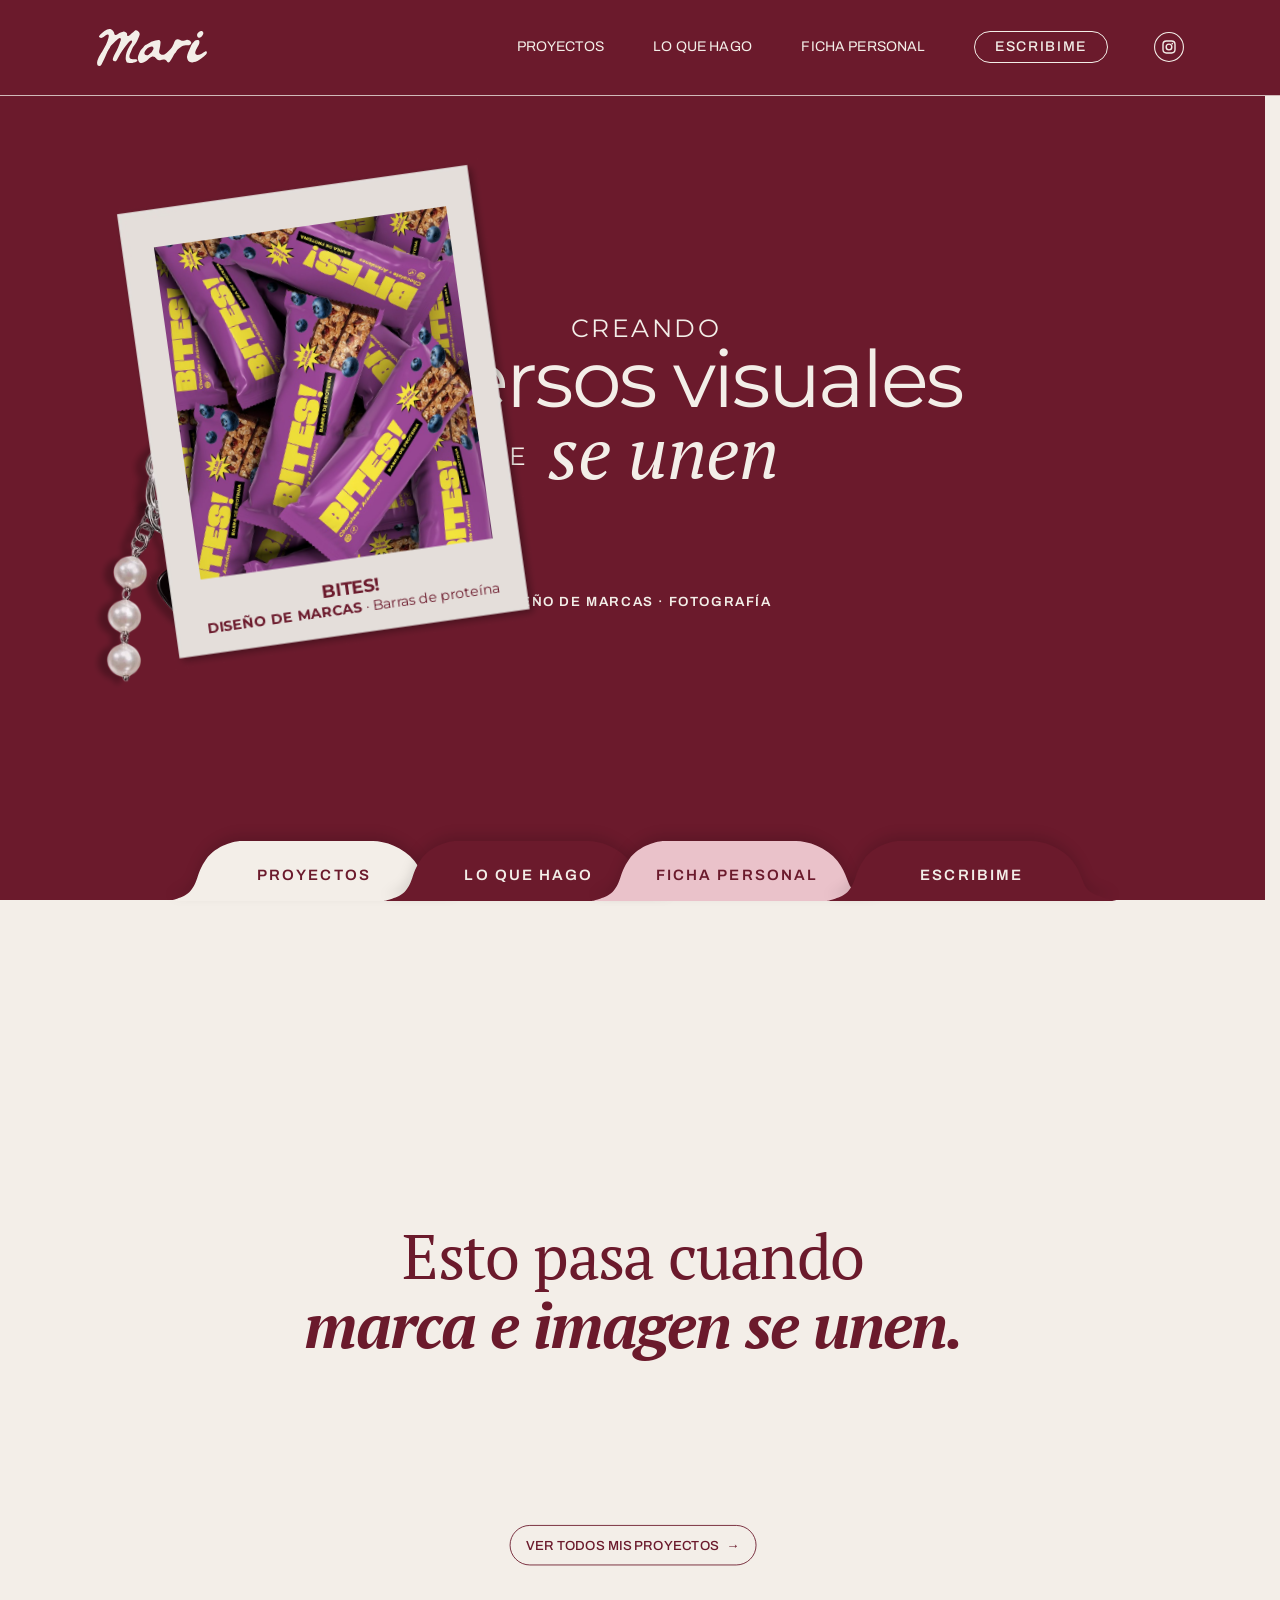
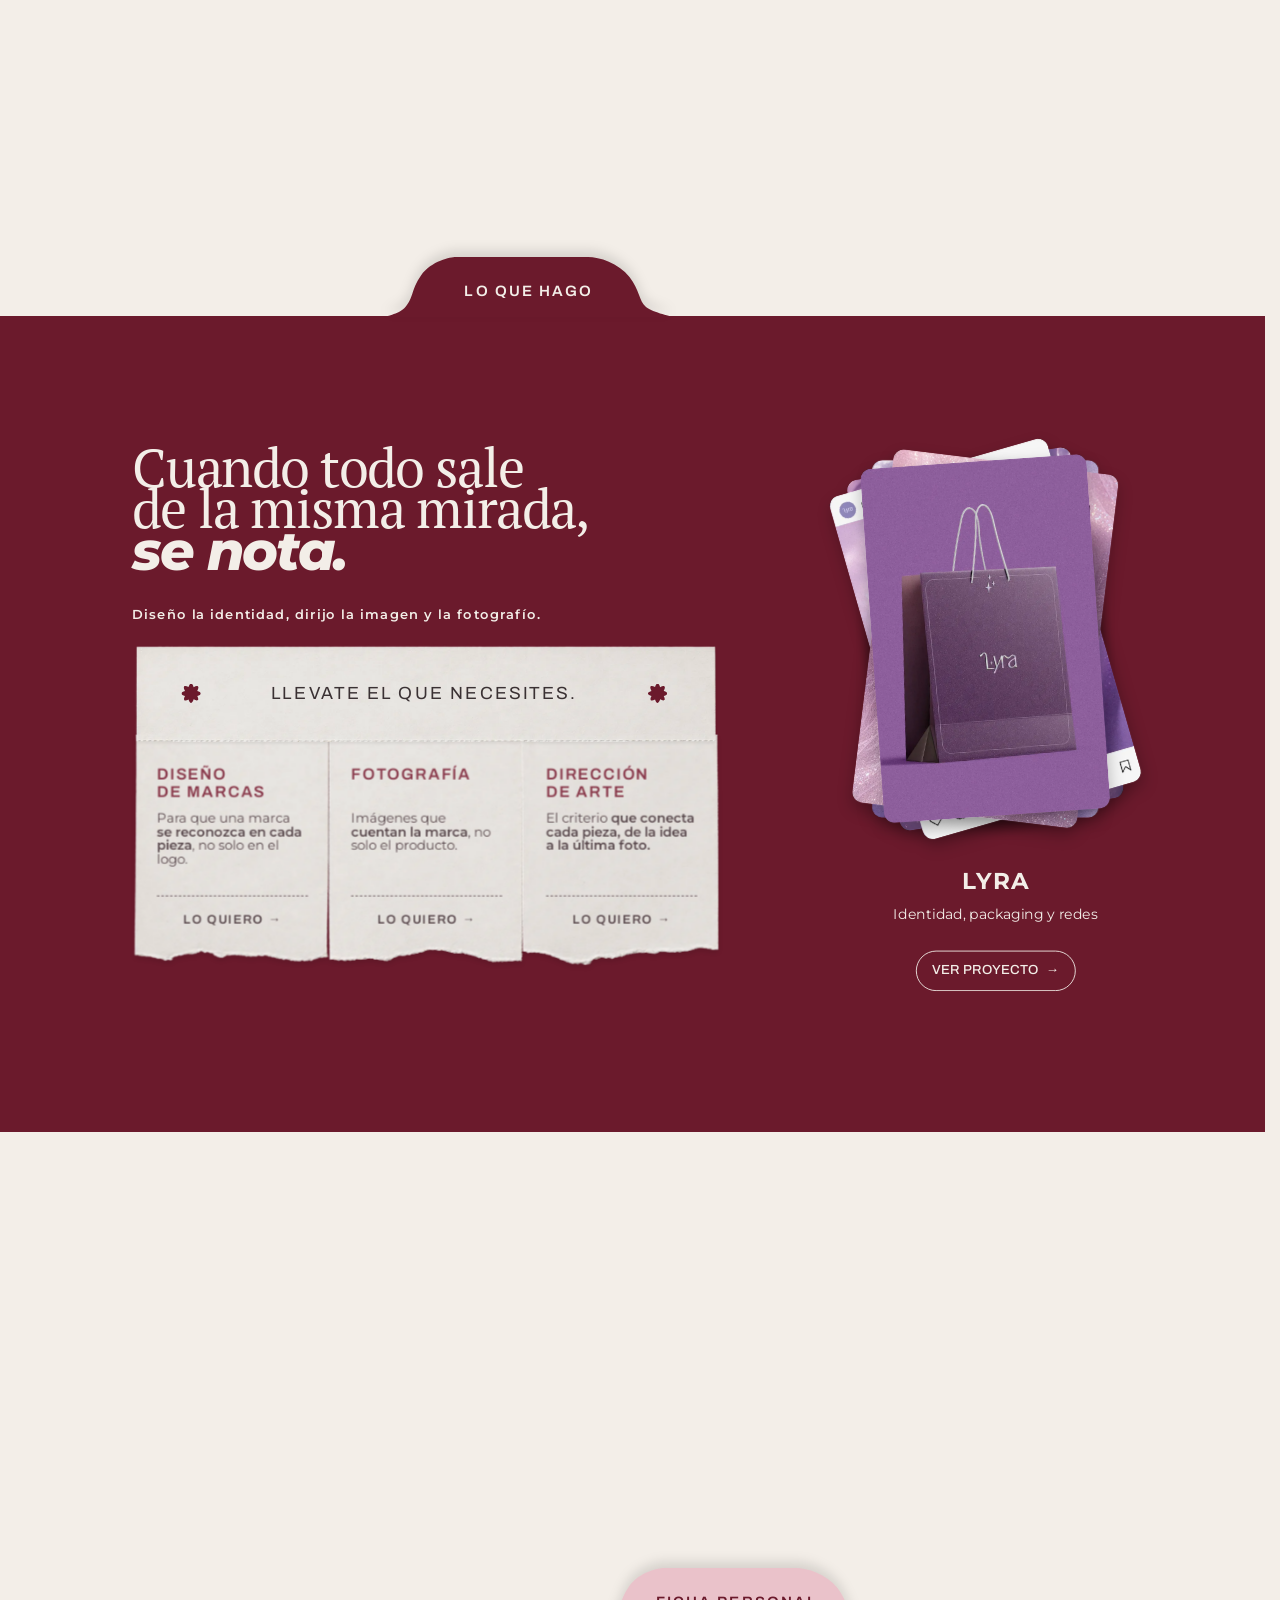
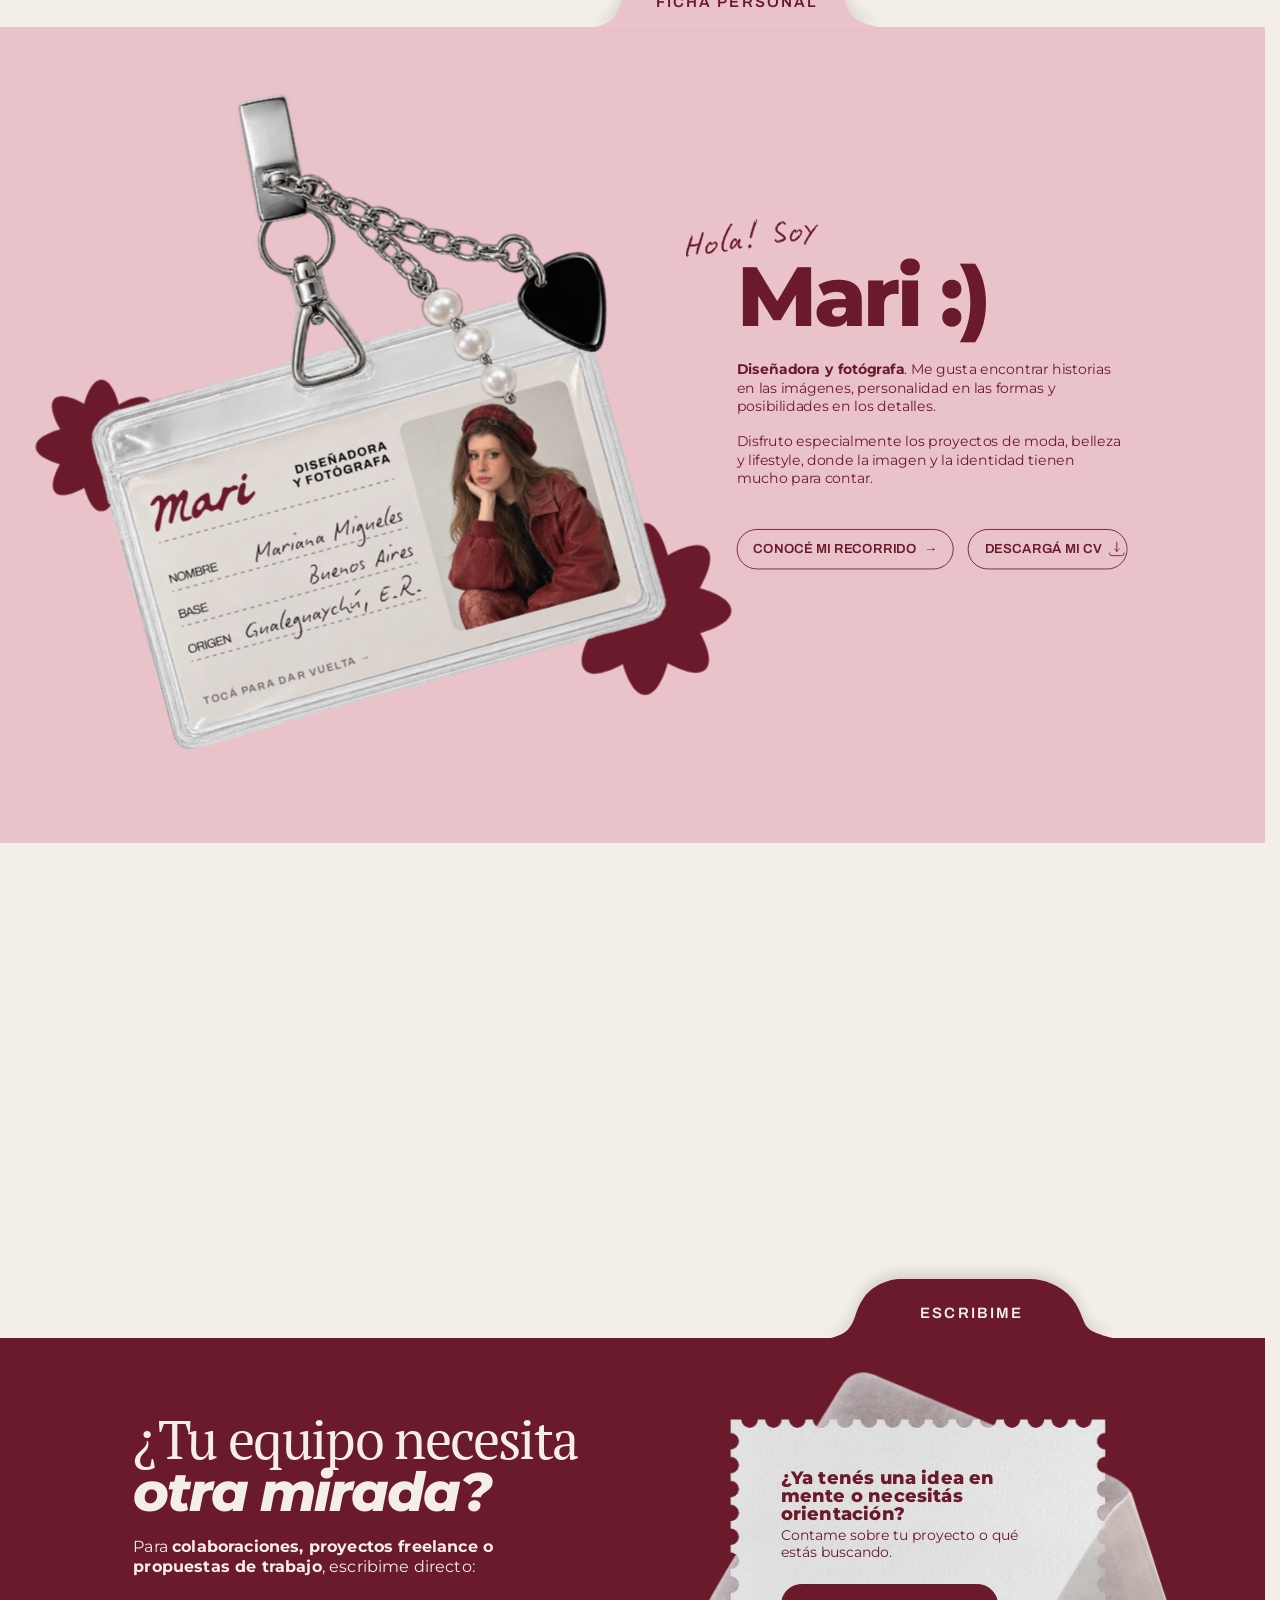
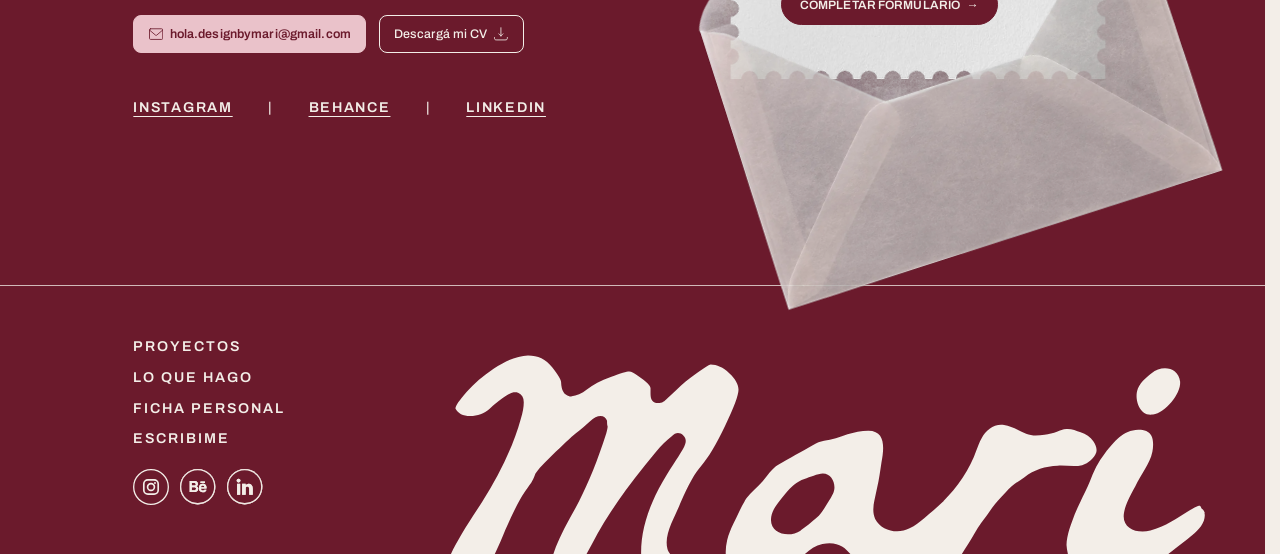
==== commit 533b59ca: "Arreglos: emoji, hover, footer y Lyra" ====
--- a/index.html
+++ b/index.html
@@ -62,6 +62,7 @@
 <link rel="preload" href="assets/fonts/pt-serif-latin-700-italic.woff2" as="font" type="font/woff2" crossorigin>
 <link rel="preload" href="assets/fonts/archivo-latin-600-normal.woff2" as="font" type="font/woff2" crossorigin>
 <link rel="preload" href="assets/fonts/archivo-latin-400-normal.woff2" as="font" type="font/woff2" crossorigin>
+<link rel="preload" href="assets/fonts/archivo-latin-800-normal.woff2" as="font" type="font/woff2" crossorigin>
 <link rel="stylesheet" href="assets/css/fonts.css">
 <link rel="stylesheet" href="assets/css/main.css">
 </head>
--- a/assets/css/main.css
+++ b/assets/css/main.css
@@ -187,8 +187,8 @@
 
 .stackcards{position:absolute;left:calc(958 * var(--u));top:calc(96 * var(--u));width:calc(326 * var(--u));height:calc(430 * var(--u))}
 .stackcards img{position:absolute;left:50%;top:50%;width:calc(258 * var(--u));border-radius:calc(12 * var(--u));box-shadow:0 8px 18px rgba(0,0,0,.25);transform:translate(-50%,-50%) rotate(var(--r,0deg))}
-.lqh__proj{position:absolute;left:calc(958 * var(--u));width:calc(350 * var(--u));top:calc(540 * var(--u));text-align:center}
-.lqh__proj h3{font-family:var(--sans);font-weight:700;font-size:max(18px,calc(30 * var(--u)));letter-spacing:.06em;line-height:1}
+.lqh__proj{position:absolute;left:calc(958 * var(--u));width:calc(350 * var(--u));top:calc(574 * var(--u));text-align:center}
+.lqh__proj h3{font-family:var(--sans);font-weight:700;font-size:max(18px,calc(26 * var(--u)));letter-spacing:.06em;line-height:1}
 .lqh__proj p{margin-top:calc(12 * var(--u));font-size:max(13px,calc(16 * var(--u)))}
 .lqh__proj .btn{margin-top:calc(28 * var(--u))}
 .pause{position:absolute;right:0;top:calc(-6 * var(--u));width:28px;height:28px;border-radius:50%;border:1px solid rgba(243,238,232,.6);color:var(--crema);display:grid;place-items:center;font-size:10px;opacity:.55;transition:opacity .3s}
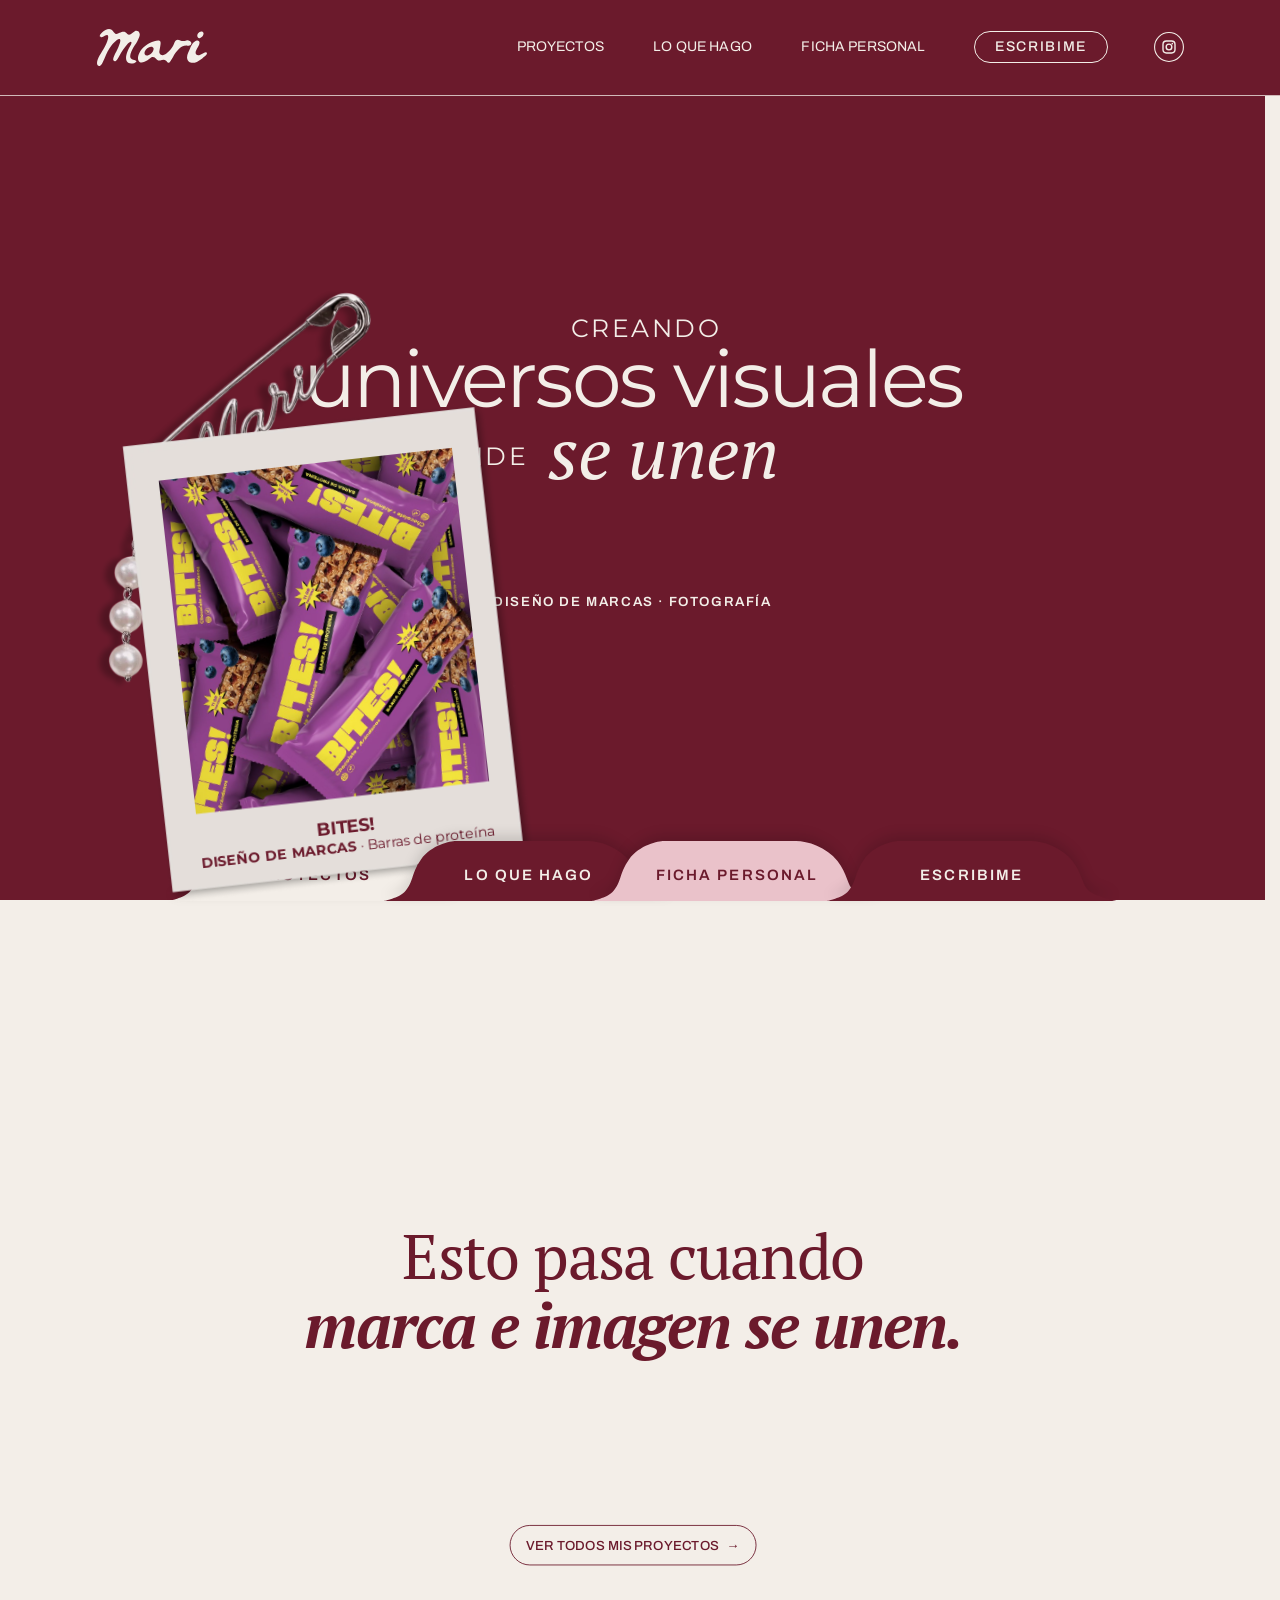
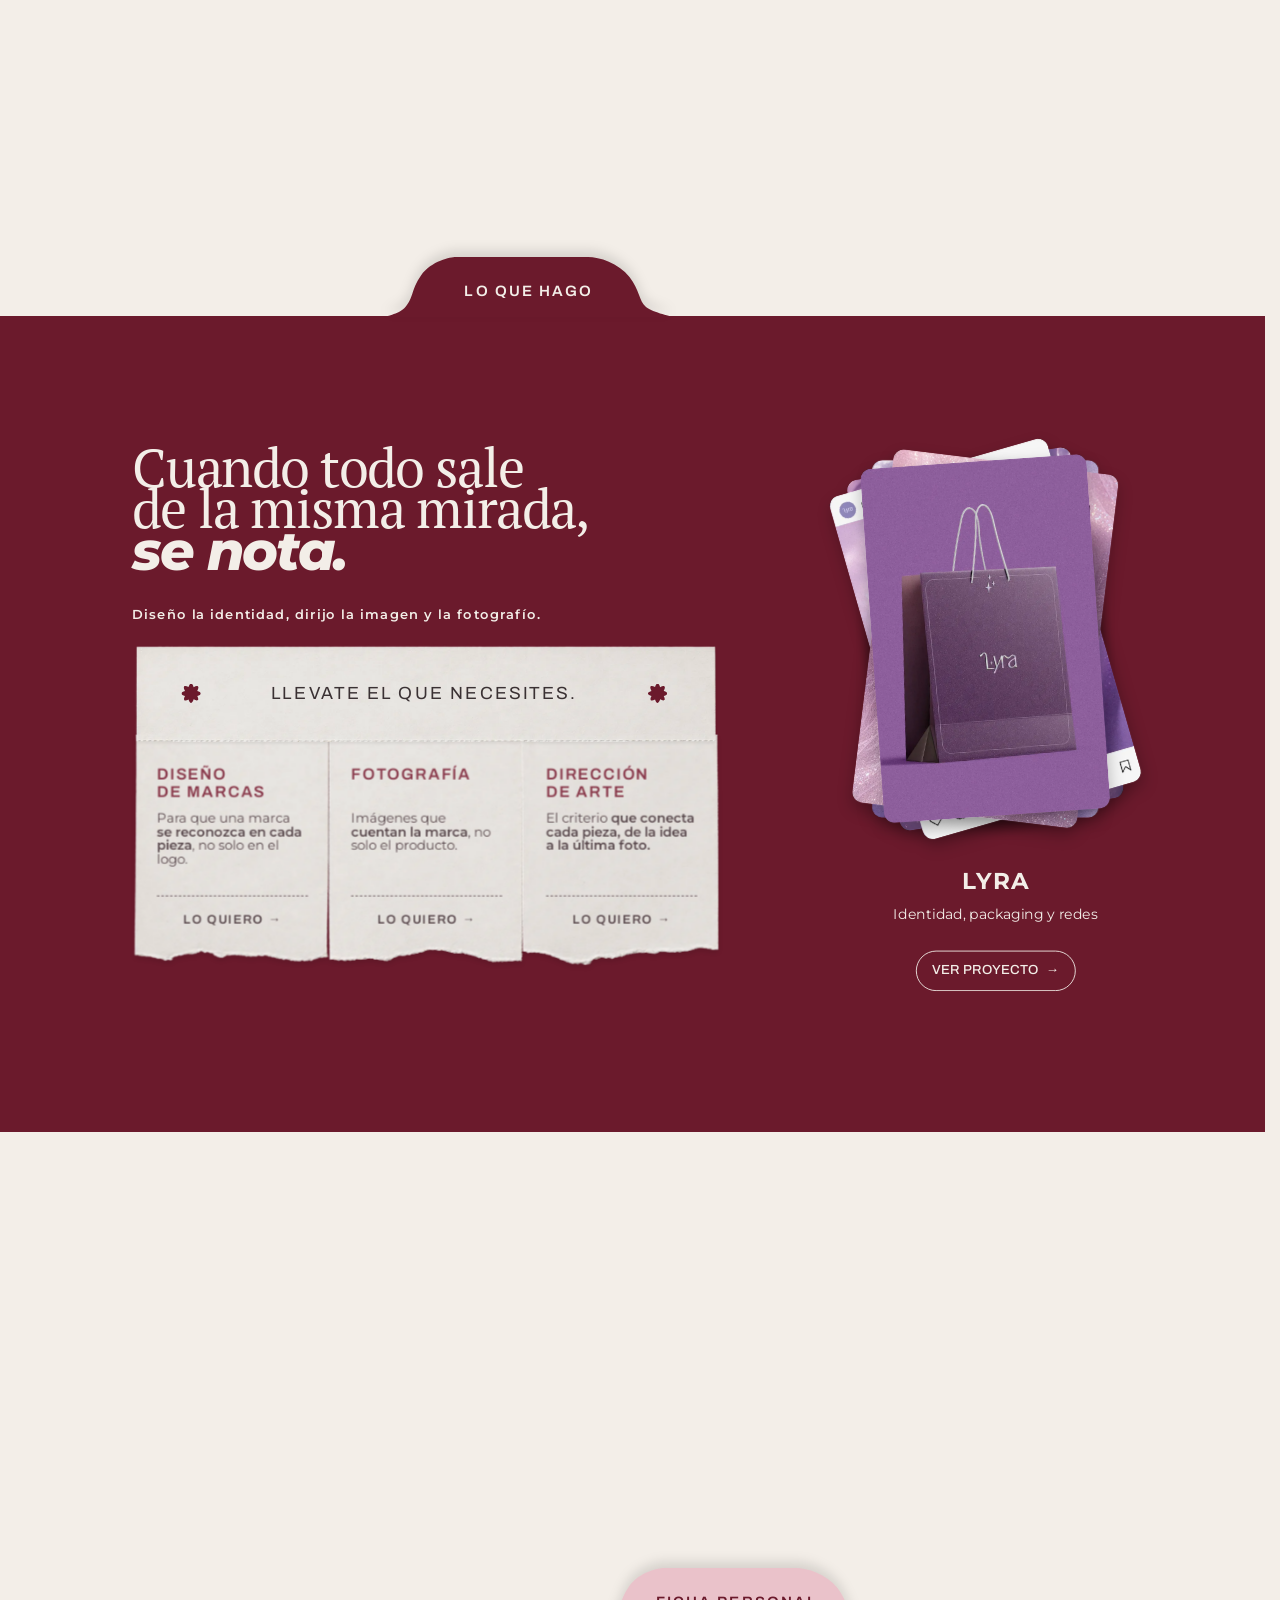
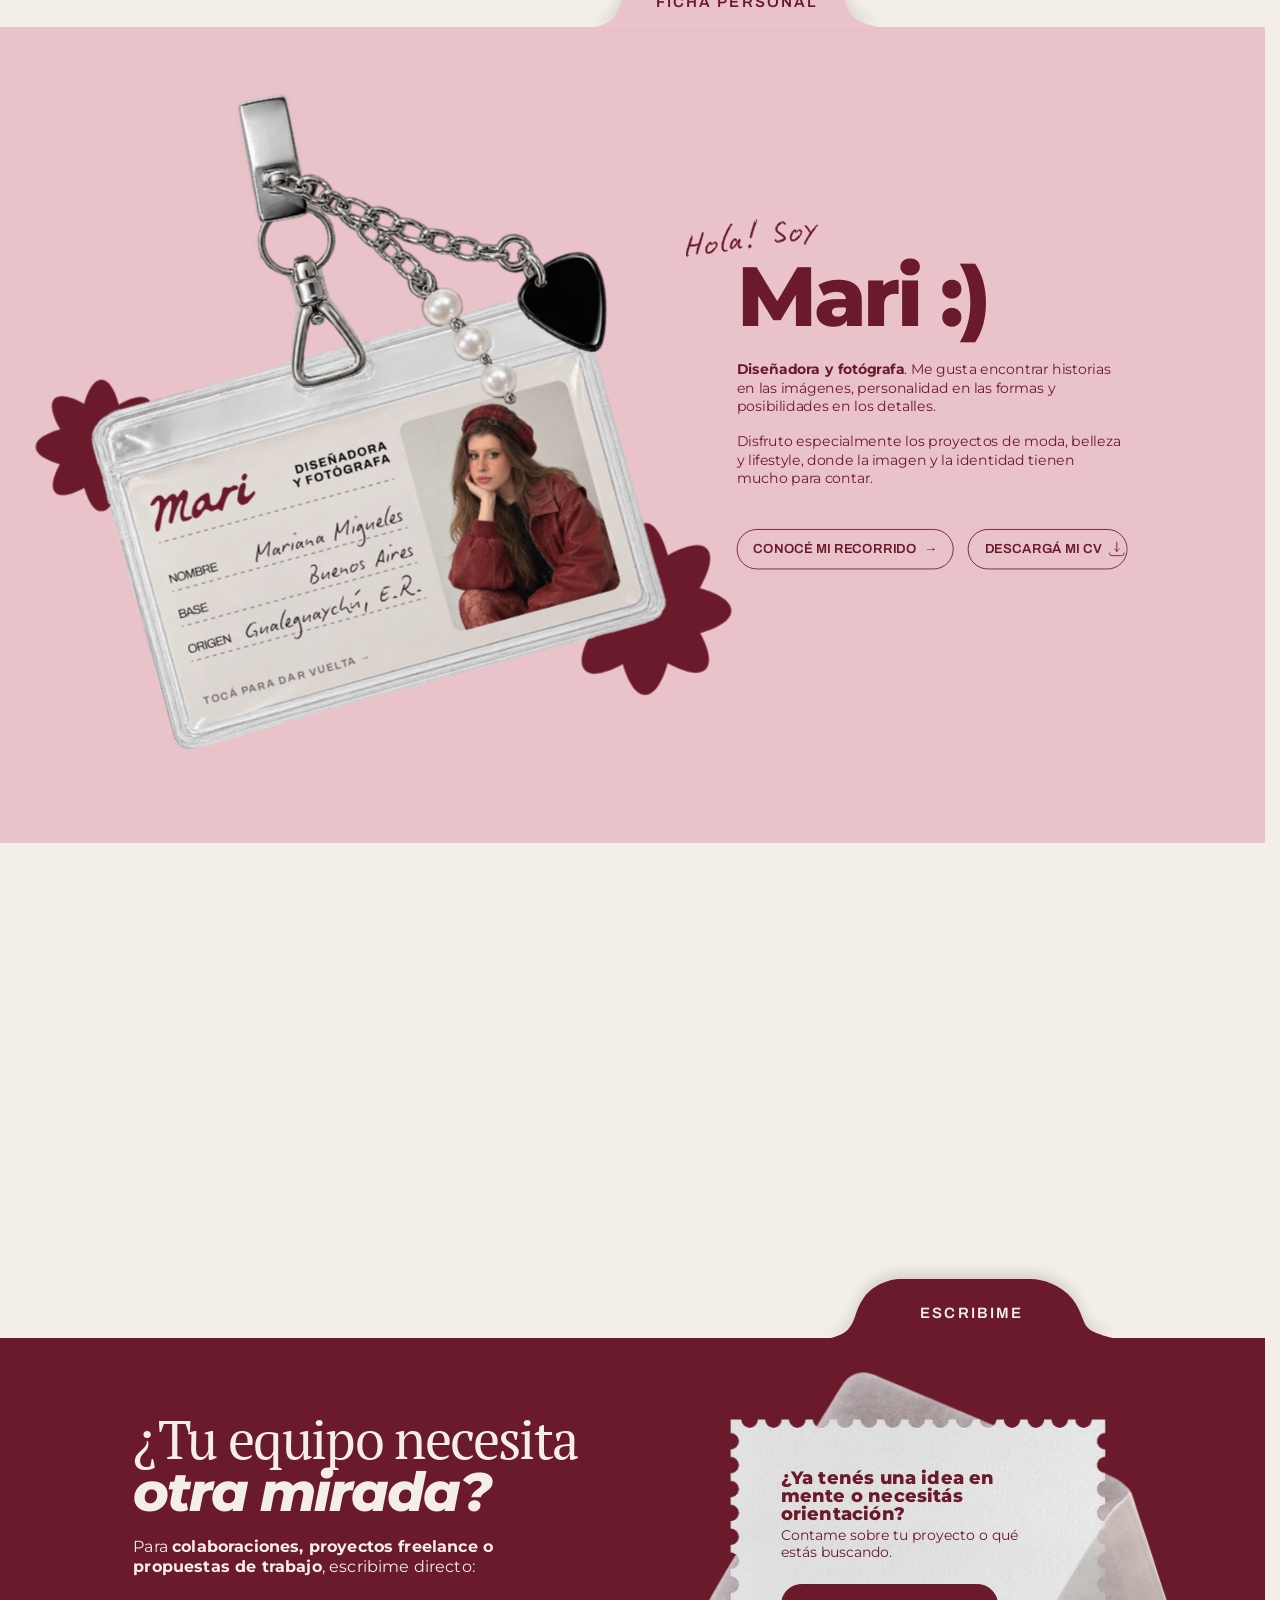
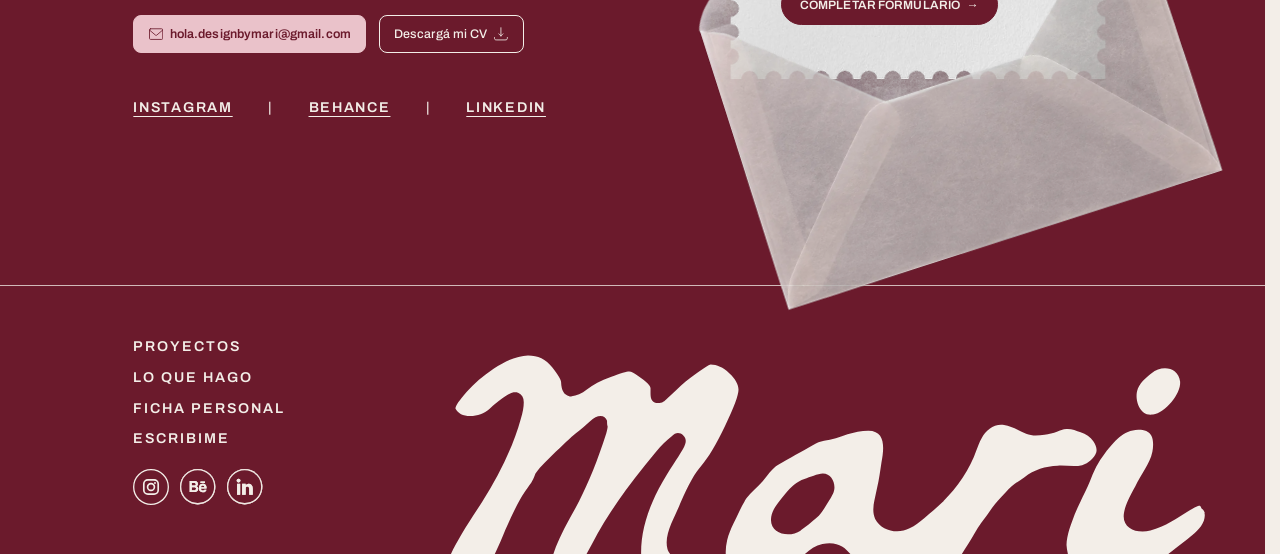
==== commit 842ea648: "Logo actualizado" ====
--- a/index.html
+++ b/index.html
@@ -67,7 +67,7 @@
 <link rel="stylesheet" href="assets/css/main.css">
 </head>
 <body class="home">
-<div class="loader" id="loader" aria-hidden="true"><svg class="loader__svg" viewBox="0 0 318 318"><g class="loader__txt"><path d="M61.0352 88.9258L64.703 84.6099C65.5796 83.5784 66.5514 82.8382 67.6185 82.3894C68.6843 81.9238 69.7591 81.7776 70.843 81.9507C71.9345 82.1148 72.9554 82.6005 73.9054 83.4079C74.8555 84.2153 75.4995 85.1444 75.8375 86.1952C76.1832 87.237 76.2168 88.3251 75.9383 89.4597C75.6584 90.5775 75.0801 91.6522 74.2036 92.6837L70.5358 96.9996L61.0352 88.9258ZM72.3062 91.2582C73.1136 90.3082 73.4932 89.3297 73.4452 88.3227C73.3958 87.299 72.9187 86.4027 72.0138 85.6338C71.109 84.8648 70.152 84.5424 69.1428 84.6664C68.1322 84.7738 67.2232 85.3024 66.4159 86.2525L64.7088 88.2612L70.5992 93.2669L72.3062 91.2582ZM74.57 77.7447L76.5816 75.828L83.1917 82.7656L81.1801 84.6822L74.57 77.7447ZM74.6543 75.8192C74.2847 76.1714 73.8814 76.3507 73.4445 76.3569C73.0076 76.3631 72.6377 76.2072 72.3346 75.8891C72.0315 75.5711 71.8937 75.194 71.921 74.7579C71.9484 74.3218 72.1469 73.9277 72.5165 73.5755C72.8862 73.2233 73.2853 73.0398 73.714 73.0249C74.1427 73.0101 74.5045 73.1574 74.7994 73.4669C75.1188 73.8022 75.269 74.1921 75.2498 74.6368C75.2225 75.0729 75.024 75.467 74.6543 75.8192ZM89.01 77.9182C88.3918 78.419 87.7277 78.8347 87.0175 79.1653C86.3 79.4868 85.6724 79.6742 85.135 79.7275L84.5991 77.5944C85.1032 77.5376 85.6466 77.3878 86.2293 77.145C86.8045 76.8931 87.3181 76.584 87.7703 76.2178C88.6838 75.4779 88.9574 74.8819 88.5912 74.4297C88.4193 74.2175 88.1714 74.1662 87.8476 74.2757C87.5237 74.3852 87.0772 74.6169 86.5082 74.9708C85.8245 75.3718 85.2356 75.673 84.7417 75.8744C84.2478 76.0759 83.7299 76.1439 83.188 76.0785C82.6553 76.0057 82.161 75.6879 81.7052 75.125C81.324 74.6545 81.1215 74.1309 81.0976 73.5543C81.0755 72.961 81.2406 72.3536 81.5929 71.7321C81.9544 71.1031 82.4904 70.5008 83.2009 69.9254C83.7268 69.4994 84.2968 69.1371 84.9106 68.8385C85.5263 68.5233 86.087 68.3289 86.5928 68.2554L87.1174 70.3746C86.1634 70.5361 85.2988 70.9308 84.5237 71.5586C84.0624 71.9323 83.7687 72.2771 83.6426 72.5931C83.5166 72.9091 83.5357 73.1687 83.7002 73.3717C83.887 73.6023 84.1424 73.6629 84.4662 73.5534C84.7901 73.4439 85.2579 73.2102 85.8695 72.8523C86.5607 72.4605 87.1487 72.1677 87.6334 71.9737C88.1106 71.7706 88.6155 71.7054 89.1482 71.7782C89.6809 71.851 90.1677 72.1596 90.6086 72.704C90.9823 73.1654 91.1765 73.6881 91.1911 74.2722C91.2058 74.8562 91.0277 75.4665 90.657 76.103C90.288 76.7227 89.739 77.3278 89.01 77.9182ZM100.538 63.79C100.557 63.8199 100.678 64.0391 100.899 64.4475L94.8076 68.3778C95.2392 68.8059 95.7529 69.0326 96.3487 69.058C96.9444 69.0834 97.5466 68.8997 98.1553 68.507C98.5743 68.2366 98.9049 67.9386 99.1469 67.6128C99.3924 67.2707 99.568 66.8748 99.6735 66.4251L101.785 66.9706C101.587 68.3279 100.759 69.4765 99.3025 70.4164C98.3946 71.0023 97.4787 71.3459 96.555 71.4473C95.6248 71.5388 94.7673 71.3926 93.9826 71.0086C93.1979 70.6247 92.548 70.0336 92.033 69.2354C91.5244 68.4472 91.2519 67.6197 91.2155 66.753C91.1826 65.8698 91.3777 65.0443 91.8009 64.2767C92.2277 63.4926 92.8451 62.8398 93.6533 62.3183C94.4415 61.8097 95.2644 61.5191 96.1218 61.4463C96.9792 61.3735 97.7936 61.5405 98.5648 61.9473C99.3395 62.3376 99.9973 62.9519 100.538 63.79ZM94.8078 64.0747C94.279 64.4159 93.9316 64.852 93.7655 65.3831C93.5995 65.9142 93.6439 66.4649 93.8989 67.0352L97.8649 64.4762C97.4567 64.0188 96.9765 63.7564 96.4242 63.6888C95.8654 63.6113 95.3266 63.7399 94.8078 64.0747ZM107.229 54.6646C108.297 54.146 109.312 54.0489 110.275 54.3734C111.248 54.6928 112.041 55.4827 112.653 56.7431L115.049 61.678L112.55 62.8916L110.34 58.3412C110.008 57.6576 109.612 57.2229 109.153 57.0369C108.688 56.8403 108.172 56.8795 107.606 57.1544C106.976 57.4604 106.57 57.9017 106.388 58.4785C106.2 59.0445 106.294 59.7121 106.667 60.4812L108.736 64.7431L106.237 65.9567L102.051 57.3367L104.439 56.1775L104.929 57.1869C105.084 56.663 105.36 56.1856 105.758 55.7548C106.151 55.3132 106.641 54.9499 107.229 54.6646ZM107.162 53.5486C106.873 53.6886 106.591 53.7597 106.315 53.7618C106.044 53.748 105.729 53.7098 105.368 53.6472C105.135 53.602 104.944 53.5759 104.796 53.5689C104.658 53.5566 104.535 53.5765 104.429 53.6283C104.204 53.7372 104.062 53.9055 104.001 54.1332C103.934 54.3501 103.966 54.6054 104.095 54.899L102.829 55.5136C102.503 54.7875 102.405 54.1358 102.534 53.5585C102.668 52.9652 103.013 52.5338 103.568 52.2641C103.846 52.1293 104.12 52.0687 104.391 52.0825C104.667 52.0804 104.993 52.1134 105.37 52.1815C105.603 52.2267 105.788 52.2554 105.926 52.2676C106.075 52.2747 106.202 52.2523 106.309 52.2004C106.523 52.0967 106.663 51.9363 106.729 51.7194C106.801 51.4865 106.777 51.234 106.658 50.9618L107.924 50.3472C108.24 51.0519 108.328 51.6955 108.188 52.278C108.059 52.8554 107.717 53.2789 107.162 53.5486ZM123.425 58.5736C122.47 58.8984 121.543 58.994 120.645 58.8604C119.754 58.7117 118.974 58.3559 118.306 57.7928C117.639 57.2298 117.152 56.4986 116.846 55.5992C116.54 54.6998 116.481 53.8233 116.667 52.9699C116.854 52.1164 117.256 51.3649 117.876 50.7153C118.503 50.0508 119.294 49.556 120.25 49.2312C121.205 48.9064 122.129 48.8183 123.019 48.967C123.906 49.1044 124.684 49.4547 125.352 50.0177C126.02 50.5808 126.507 51.312 126.812 52.2114C127.118 53.1107 127.178 53.9872 126.991 54.8407C126.805 55.6942 126.404 56.4513 125.788 57.1121C125.169 57.7616 124.381 58.2488 123.425 58.5736ZM122.692 56.4151C123.366 56.1858 123.841 55.7737 124.115 55.1788C124.397 54.5688 124.408 53.8815 124.148 53.1171C123.888 52.3526 123.462 51.82 122.871 51.5194C122.287 51.2037 121.658 51.1604 120.983 51.3897C120.309 51.619 119.831 52.0387 119.549 52.6486C119.263 53.2474 119.251 53.929 119.51 54.6935C119.77 55.4579 120.198 55.9961 120.793 56.308C121.384 56.6087 122.017 56.6444 122.692 56.4151ZM146.256 39.7364L148.141 52.8172L145.514 53.1956L145.357 52.1026C144.794 53.0235 143.866 53.5771 142.573 53.7633C141.68 53.892 140.84 53.809 140.054 53.5144C139.279 53.2181 138.633 52.7293 138.115 52.0482C137.597 51.367 137.268 50.5387 137.127 49.5632C136.986 48.5877 137.069 47.7001 137.373 46.9005C137.678 46.1008 138.16 45.4495 138.819 44.9466C139.49 44.4421 140.273 44.1254 141.166 43.9968C142.376 43.8224 143.377 44.068 144.169 44.7338L143.506 40.1326L146.256 39.7364ZM142.724 51.4382C143.417 51.3383 143.959 51.0203 144.35 50.4842C144.739 49.9363 144.876 49.2627 144.76 48.4635C144.645 47.6644 144.325 47.0627 143.799 46.6586C143.271 46.2428 142.66 46.0848 141.967 46.1847C141.262 46.2863 140.715 46.6111 140.326 47.1589C139.935 47.6951 139.797 48.3628 139.912 49.1619C140.028 49.9611 140.349 50.5686 140.877 50.9845C141.403 51.3886 142.018 51.5398 142.724 51.4382ZM161.732 47.3936C161.733 47.4292 161.721 47.6789 161.695 48.1426L154.448 48.3008C154.592 48.8916 154.91 49.3537 155.405 49.6874C155.899 50.021 156.508 50.1799 157.232 50.1641C157.731 50.1532 158.169 50.0724 158.545 49.9217C158.934 49.7588 159.291 49.5135 159.616 49.1857L161.129 50.7561C160.249 51.8086 158.943 52.3537 157.21 52.3916C156.129 52.4151 155.169 52.2282 154.329 51.8309C153.489 51.4217 152.835 50.848 152.367 50.11C151.9 49.3719 151.656 48.5281 151.635 47.5784C151.615 46.6405 151.816 45.7929 152.239 45.0354C152.673 44.2658 153.272 43.6648 154.034 43.2325C154.809 42.788 155.677 42.5553 156.638 42.5343C157.576 42.5138 158.429 42.6971 159.198 43.0841C159.966 43.4712 160.573 44.0399 161.017 44.7904C161.472 45.5287 161.711 46.3964 161.732 47.3936ZM156.702 44.6351C156.073 44.6489 155.548 44.8385 155.129 45.2039C154.709 45.5694 154.458 46.0618 154.377 46.6812L159.096 46.5782C158.988 45.9748 158.716 45.4997 158.281 45.1529C157.845 44.7943 157.319 44.6216 156.702 44.6351ZM186.103 45.4615C187.282 45.683 188.15 46.2085 188.707 47.0381C189.278 47.8582 189.433 48.9626 189.172 50.3513L188.159 55.7428L185.428 55.2296L186.362 50.2583C186.502 49.5114 186.449 48.9275 186.202 48.5065C185.969 48.0761 185.566 47.8071 184.994 47.6997C184.352 47.5791 183.805 47.6937 183.353 48.0437C182.903 48.382 182.601 48.9595 182.447 49.7764L181.559 54.5027L178.829 53.9896L179.763 49.0183C180.041 47.5362 179.585 46.6833 178.395 46.4596C177.765 46.3412 177.223 46.457 176.771 46.807C176.321 47.1452 176.019 47.7228 175.866 48.5397L174.977 53.266L172.247 52.7529L174.016 43.3353L176.625 43.8254L176.421 44.9107C176.845 44.5797 177.328 44.3563 177.869 44.2405C178.422 44.127 179.002 44.1272 179.609 44.2412C180.274 44.3662 180.85 44.6133 181.337 44.9826C181.825 45.3402 182.186 45.8006 182.418 46.3638C182.895 45.9461 183.451 45.6578 184.085 45.499C184.73 45.3424 185.403 45.3299 186.103 45.4615ZM199.107 48.7786C200.51 49.2634 201.471 49.9724 201.99 50.9056C202.513 51.8276 202.542 52.962 202.077 54.3088L200.291 59.4769L197.833 58.6276L198.223 57.4997C197.438 58.1707 196.372 58.2736 195.026 57.8082C194.33 57.5677 193.764 57.2405 193.33 56.8264C192.906 56.4162 192.631 55.9569 192.505 55.4486C192.38 54.9403 192.408 54.4224 192.59 53.8949C192.881 53.0532 193.424 52.4996 194.219 52.2342C195.026 51.9727 196.091 52.0707 197.415 52.5284L199.503 53.2497C199.701 52.6774 199.678 52.1796 199.435 51.7563C199.195 51.3218 198.728 50.9844 198.032 50.7439C197.549 50.5772 197.045 50.4909 196.52 50.4851C196.009 50.472 195.547 50.5383 195.132 50.684L194.823 48.5232C195.437 48.346 196.12 48.2802 196.87 48.326C197.632 48.3757 198.377 48.5266 199.107 48.7786ZM196.293 56.2675C196.742 56.4226 197.175 56.4593 197.593 56.3775C198.014 56.2845 198.368 56.0612 198.654 55.7075L198.973 54.7817L197.172 54.1592C196.095 53.7869 195.434 53.9542 195.19 54.6613C195.073 54.998 195.109 55.3119 195.298 55.6031C195.501 55.887 195.833 56.1084 196.293 56.2675ZM210.2 54.5675C210.697 54.2872 211.248 54.1566 211.854 54.1759C212.471 54.2002 213.114 54.3671 213.781 54.6767L212.703 57.0037C212.433 56.8523 212.249 56.7541 212.152 56.7092C211.43 56.3746 210.77 56.3171 210.171 56.5366C209.577 56.7455 209.092 57.2539 208.718 58.0618L206.815 62.1663L204.294 60.9977L208.324 52.304L210.732 53.4202L210.2 54.5675ZM216.595 67.4693C215.714 66.9546 215.023 66.3113 214.525 65.5395C214.043 64.7633 213.791 63.9355 213.768 63.056C213.755 62.1824 213.988 61.3355 214.467 60.515C214.946 59.6945 215.569 59.075 216.335 58.6563C217.112 58.2436 217.954 58.0612 218.861 58.1092C219.784 58.1529 220.687 58.4321 221.569 58.9468C222.44 59.4555 223.092 60.0829 223.522 60.8292C223.969 61.5711 224.144 62.3673 224.046 63.2178L221.601 63.1315C221.613 62.1212 221.214 61.3797 220.404 60.9069C219.779 60.5419 219.141 60.4448 218.491 60.6156C217.842 60.7865 217.311 61.2257 216.898 61.9333C216.485 62.641 216.364 63.3196 216.534 63.9692C216.705 64.6188 217.104 65.1262 217.729 65.4912C218.55 65.97 219.391 65.9526 220.255 65.439L221.524 67.5405C220.843 68.0234 220.067 68.2579 219.195 68.2441C218.334 68.2362 217.467 67.978 216.595 67.4693ZM232.118 65.8389C233.308 66.7255 234.01 67.6921 234.222 68.7387C234.442 69.7758 234.126 70.8657 233.275 72.0085L230.009 76.3938L227.923 74.8404L228.636 73.8834C227.685 74.2855 226.638 74.061 225.495 73.2099C224.905 72.7701 224.465 72.2871 224.176 71.7609C223.896 71.2417 223.774 70.7208 223.807 70.1983C223.841 69.6757 224.025 69.1906 224.358 68.743C224.89 68.0288 225.575 67.6656 226.414 67.6533C227.261 67.6481 228.247 68.064 229.371 68.9009L231.142 70.2202C231.504 69.7345 231.633 69.2532 231.529 68.7762C231.433 68.2897 231.089 67.8265 230.499 67.3868C230.089 67.0818 229.635 66.847 229.136 66.6824C228.653 66.5154 228.192 66.4386 227.753 66.4519L228.112 64.2991C228.751 64.316 229.421 64.4598 230.123 64.7306C230.834 65.0085 231.499 65.3779 232.118 65.8389ZM227.169 72.125C227.55 72.4087 227.952 72.5748 228.375 72.6232C228.805 72.6622 229.21 72.5563 229.589 72.3057L230.174 71.5201L228.646 70.3817C227.731 69.7008 227.051 69.6603 226.604 70.2602C226.391 70.5459 226.33 70.856 226.422 71.1906C226.53 71.5227 226.779 71.8341 227.169 72.125ZM235.626 81.3569C235.043 80.8161 234.537 80.2176 234.109 79.5617C233.689 78.897 233.414 78.3024 233.285 77.778L235.321 76.9447C235.449 77.4356 235.674 77.9522 235.997 78.4945C236.328 79.0281 236.707 79.4927 237.134 79.8883C237.996 80.6875 238.625 80.8737 239.02 80.447C239.206 80.2467 239.221 79.9941 239.067 79.689C238.913 79.384 238.62 78.975 238.189 78.4619C237.695 77.8421 237.313 77.302 237.043 76.8417C236.774 76.3813 236.633 75.8783 236.621 75.3326C236.617 74.795 236.862 74.2606 237.354 73.7295C237.766 73.2853 238.255 73.0105 238.823 72.905C239.407 72.7989 240.032 72.8761 240.697 73.1366C241.371 73.4051 242.043 73.8502 242.714 74.4718C243.21 74.9319 243.649 75.4446 244.032 76.0099C244.432 76.5745 244.704 77.102 244.848 77.5922L242.825 78.4124C242.53 77.491 242.016 76.6912 241.285 76.0131C240.849 75.6095 240.466 75.3677 240.136 75.2878C239.805 75.2079 239.551 75.2637 239.373 75.4553C239.171 75.673 239.148 75.9344 239.302 76.2394C239.456 76.5444 239.754 76.9743 240.195 77.5289C240.681 78.1575 241.054 78.6979 241.315 79.1502C241.584 79.5937 241.72 80.0843 241.724 80.6219C241.727 81.1595 241.491 81.6852 241.015 82.199C240.611 82.6344 240.121 82.9008 239.545 82.9982C238.969 83.0957 238.34 83.0061 237.657 82.7294C236.991 82.4522 236.314 81.9946 235.626 81.3569ZM249.513 90.8696C249.198 90.4831 249.06 90.0597 249.098 89.5994C249.144 89.1484 249.37 88.7578 249.775 88.4276C250.18 88.0975 250.603 87.9592 251.045 88.0126C251.496 88.0585 251.883 88.2793 252.205 88.6751C252.528 89.0708 252.666 89.4942 252.62 89.9453C252.584 90.3889 252.363 90.7757 251.958 91.1058C251.553 91.436 251.125 91.5781 250.674 91.5321C250.223 91.4862 249.836 91.2654 249.513 90.8696ZM264.73 100.576L261.888 102.244L264.808 107.221L262.811 108.393L259.89 103.415L255.973 105.714L254.513 103.225L265.267 96.9161L270.034 105.043L268.037 106.215L264.73 100.576ZM262.527 118.481C262.119 117.558 261.942 116.643 261.995 115.737C262.064 114.836 262.35 114.029 262.852 113.313C263.353 112.598 264.038 112.048 264.907 111.664C265.776 111.28 266.644 111.143 267.51 111.253C268.377 111.363 269.161 111.698 269.863 112.258C270.581 112.823 271.143 113.568 271.552 114.491C271.96 115.414 272.129 116.326 272.06 117.226C272.002 118.122 271.722 118.927 271.22 119.642C270.718 120.358 270.033 120.907 269.164 121.291C268.296 121.676 267.428 121.813 266.561 121.703C265.695 121.592 264.905 121.26 264.192 120.705C263.49 120.146 262.935 119.404 262.527 118.481ZM264.612 117.559C264.9 118.211 265.353 118.647 265.97 118.868C266.602 119.094 267.288 119.044 268.026 118.718C268.765 118.391 269.257 117.92 269.505 117.304C269.767 116.695 269.755 116.064 269.467 115.413C269.178 114.761 268.718 114.322 268.086 114.095C267.464 113.864 266.784 113.912 266.045 114.238C265.307 114.565 264.809 115.038 264.551 115.658C264.304 116.274 264.324 116.908 264.612 117.559ZM268.451 132.341C268.175 132.142 267.925 131.867 267.7 131.515C267.49 131.171 267.318 130.79 267.183 130.372C266.835 129.286 266.842 128.355 267.204 127.578C267.57 126.813 268.29 126.258 269.364 125.913L273.112 124.712L272.661 123.304L274.697 122.651L275.148 124.059L277.37 123.347L278.218 125.993L275.996 126.705L276.725 128.978L274.689 129.63L273.961 127.358L270.246 128.548C269.862 128.671 269.593 128.864 269.44 129.125C269.301 129.394 269.29 129.709 269.406 130.071C269.54 130.489 269.768 130.809 270.088 131.03L268.451 132.341ZM269.645 139.897C269.432 138.911 269.442 137.979 269.677 137.102C269.926 136.234 270.369 135.5 271.004 134.9C271.64 134.301 272.421 133.901 273.35 133.699C274.278 133.498 275.156 133.539 275.982 133.821C276.809 134.103 277.51 134.589 278.085 135.279C278.673 135.977 279.075 136.82 279.289 137.806C279.503 138.792 279.485 139.72 279.236 140.588C278.998 141.453 278.562 142.186 277.926 142.785C277.291 143.385 276.509 143.785 275.581 143.987C274.652 144.188 273.775 144.147 272.948 143.865C272.121 143.582 271.415 143.098 270.828 142.411C270.254 141.721 269.859 140.884 269.645 139.897ZM271.873 139.414C272.024 140.11 272.38 140.629 272.94 140.969C273.514 141.318 274.195 141.407 274.984 141.236C275.773 141.065 276.351 140.703 276.717 140.15C277.097 139.606 277.212 138.985 277.061 138.289C276.91 137.593 276.547 137.07 275.973 136.721C275.411 136.369 274.735 136.278 273.946 136.45C273.157 136.621 272.574 136.984 272.196 137.54C271.83 138.093 271.722 138.718 271.873 139.414ZM281.895 157.606L273.945 158.286C272.194 158.436 270.853 158.092 269.924 157.254C268.994 156.415 268.454 155.121 268.304 153.37C268.225 152.447 268.263 151.562 268.417 150.715C268.571 149.867 268.837 149.153 269.217 148.573L271.298 149.503C271.002 149.933 270.785 150.464 270.648 151.096C270.5 151.728 270.452 152.352 270.504 152.967C270.586 153.925 270.865 154.611 271.342 155.023C271.807 155.448 272.478 155.623 273.353 155.548L273.761 155.513C272.907 154.859 272.424 153.887 272.314 152.598C272.239 151.722 272.36 150.902 272.675 150.136C273.004 149.381 273.499 148.76 274.161 148.275C274.822 147.789 275.609 147.507 276.52 147.429C277.431 147.351 278.253 147.495 278.988 147.862C279.722 148.228 280.31 148.756 280.75 149.445C281.203 150.145 281.467 150.933 281.542 151.808C281.661 153.192 281.295 154.284 280.446 155.084L281.67 154.979L281.895 157.606ZM274.633 152.954C274.695 153.687 274.959 154.266 275.425 154.691C275.903 155.127 276.491 155.315 277.189 155.255C277.887 155.196 278.429 154.911 278.814 154.401C279.213 153.902 279.38 153.286 279.318 152.553C279.255 151.819 278.984 151.235 278.506 150.799C278.04 150.362 277.458 150.173 276.759 150.233C276.061 150.293 275.514 150.578 275.117 151.089C274.731 151.598 274.57 152.22 274.633 152.954ZM280.873 165.534C281.332 165.873 281.676 166.323 281.906 166.884C282.136 167.457 282.246 168.112 282.236 168.848L279.671 168.813C279.699 168.505 279.714 168.297 279.715 168.191C279.726 167.395 279.509 166.769 279.064 166.311C278.631 165.854 277.969 165.62 277.078 165.608L272.555 165.546L272.592 162.768L282.174 162.898L282.138 165.552L280.873 165.534ZM281.555 177.038C281.386 178.512 280.901 179.604 280.102 180.313C279.315 181.023 278.214 181.296 276.799 181.133L271.366 180.508L271.664 177.924L272.85 178.061C272.025 177.44 271.694 176.422 271.857 175.006C271.941 174.275 272.138 173.652 272.448 173.138C272.757 172.636 273.146 172.268 273.615 172.035C274.084 171.802 274.596 171.718 275.151 171.782C276.035 171.884 276.693 172.294 277.124 173.013C277.554 173.744 277.689 174.805 277.529 176.197L277.276 178.391C277.877 178.461 278.358 178.331 278.719 178.002C279.092 177.674 279.32 177.145 279.404 176.413C279.463 175.906 279.438 175.395 279.33 174.881C279.232 174.379 279.067 173.942 278.835 173.569L280.878 172.8C281.184 173.361 281.396 174.013 281.513 174.756C281.63 175.51 281.644 176.271 281.555 177.038ZM273.635 175.91C273.581 176.382 273.639 176.813 273.809 177.203C273.991 177.595 274.285 177.891 274.692 178.094L275.666 178.206L275.884 176.313C276.014 175.18 275.708 174.571 274.965 174.486C274.611 174.445 274.312 174.548 274.068 174.795C273.835 175.055 273.691 175.427 273.635 175.91ZM279.258 189.712L278.736 192.114L276.647 191.66L277.154 189.328L270.088 187.792L270.678 185.077L277.745 186.613L278.059 185.168L280.147 185.622L279.833 187.067L280.251 187.158C281.318 187.39 282.097 187.887 282.588 188.65C283.076 189.424 283.195 190.386 282.945 191.535C282.857 191.941 282.727 192.314 282.556 192.653C282.394 193.007 282.205 193.288 281.99 193.496L280.178 192.355C280.467 192.09 280.657 191.748 280.747 191.33C280.926 190.506 280.563 189.996 279.658 189.799L279.258 189.712ZM277.677 197.362L276.87 200.021L267.7 197.239L268.507 194.58L277.677 197.362ZM280.676 200.543L279.808 203.406L278.289 199.577L278.92 197.497L280.676 200.543ZM273.922 208.576C273.37 209.954 272.615 210.88 271.658 211.354C270.712 211.832 269.578 211.806 268.255 211.276L263.179 209.243L264.146 206.829L265.253 207.273C264.621 206.457 264.57 205.387 265.099 204.065C265.373 203.381 265.727 202.832 266.162 202.418C266.592 202.015 267.064 201.762 267.578 201.661C268.091 201.56 268.607 201.613 269.125 201.82C269.952 202.151 270.479 202.721 270.706 203.528C270.928 204.346 270.779 205.405 270.258 206.706L269.437 208.756C269.999 208.981 270.497 208.983 270.932 208.76C271.377 208.542 271.737 208.091 272.011 207.408C272.2 206.934 272.311 206.435 272.342 205.91C272.38 205.4 272.336 204.935 272.21 204.514L274.383 204.31C274.531 204.932 274.564 205.616 274.482 206.364C274.395 207.122 274.209 207.86 273.922 208.576ZM266.577 205.405C266.401 205.846 266.343 206.277 266.405 206.698C266.477 207.123 266.683 207.487 267.023 207.789L267.932 208.154L268.641 206.384C269.064 205.326 268.929 204.658 268.235 204.38C267.904 204.248 267.589 204.268 267.289 204.442C266.995 204.632 266.758 204.953 266.577 205.405ZM260.434 222.11C260.689 221.681 261.039 221.405 261.484 221.283C261.923 221.171 262.368 221.248 262.817 221.514C263.266 221.781 263.542 222.131 263.644 222.564C263.756 223.003 263.682 223.442 263.422 223.882C263.161 224.321 262.811 224.596 262.372 224.709C261.943 224.827 261.504 224.753 261.054 224.486C260.605 224.22 260.324 223.867 260.212 223.428C260.1 222.988 260.174 222.549 260.434 222.11ZM260.126 239.072L256.489 243.414C255.62 244.452 254.653 245.198 253.589 245.655C252.527 246.128 251.453 246.282 250.368 246.116C249.275 245.96 248.251 245.481 247.295 244.68C246.339 243.88 245.689 242.955 245.343 241.907C244.99 240.867 244.949 239.779 245.22 238.643C245.492 237.523 246.063 236.445 246.932 235.407L250.569 231.065L260.126 239.072ZM248.839 236.819C248.039 237.775 247.666 238.756 247.721 239.762C247.777 240.786 248.261 241.679 249.171 242.441C250.081 243.204 251.04 243.52 252.049 243.389C253.059 243.274 253.964 242.739 254.765 241.783L256.457 239.763L250.532 234.798L248.839 236.819ZM246.704 250.323L244.713 252.261L238.027 245.397L240.017 243.459L246.704 250.323ZM246.641 252.249C247.006 251.893 247.408 251.709 247.844 251.698C248.281 251.687 248.653 251.839 248.959 252.153C249.266 252.468 249.408 252.844 249.385 253.28C249.363 253.716 249.169 254.113 248.803 254.469C248.437 254.825 248.04 255.013 247.612 255.033C247.183 255.052 246.82 254.909 246.522 254.603C246.198 254.271 246.044 253.883 246.058 253.438C246.081 253.001 246.275 252.605 246.641 252.249ZM232.248 250.289C232.863 249.785 233.525 249.366 234.233 249.031C234.949 248.706 235.575 248.515 236.113 248.458L236.66 250.588C236.157 250.648 235.614 250.801 235.033 251.047C234.459 251.302 233.947 251.614 233.497 251.983C232.588 252.728 232.318 253.325 232.686 253.775C232.859 253.987 233.108 254.037 233.431 253.925C233.754 253.814 234.199 253.58 234.766 253.223C235.448 252.818 236.035 252.513 236.528 252.309C237.02 252.105 237.538 252.034 238.08 252.096C238.613 252.166 239.109 252.481 239.568 253.041C239.952 253.51 240.158 254.032 240.185 254.608C240.21 255.202 240.049 255.81 239.7 256.433C239.342 257.064 238.809 257.67 238.102 258.249C237.579 258.678 237.011 259.044 236.399 259.346C235.785 259.664 235.225 259.862 234.72 259.938L234.183 257.822C235.136 257.655 235.999 257.256 236.77 256.624C237.229 256.247 237.521 255.901 237.645 255.584C237.77 255.267 237.749 255.008 237.583 254.806C237.395 254.576 237.14 254.517 236.816 254.628C236.493 254.74 236.027 254.976 235.417 255.337C234.728 255.733 234.142 256.029 233.658 256.226C233.182 256.432 232.677 256.5 232.144 256.43C231.611 256.36 231.123 256.054 230.679 255.513C230.302 255.053 230.105 254.532 230.087 253.948C230.069 253.364 230.244 252.753 230.611 252.114C230.977 251.492 231.522 250.884 232.248 250.289ZM220.793 264.479C220.773 264.449 220.652 264.231 220.429 263.823L226.5 259.863C226.067 259.437 225.552 259.213 224.956 259.19C224.36 259.168 223.759 259.354 223.152 259.75C222.734 260.023 222.405 260.322 222.165 260.649C221.921 260.993 221.747 261.389 221.644 261.84L219.53 261.305C219.722 259.946 220.543 258.794 221.995 257.846C222.9 257.256 223.814 256.908 224.738 256.802C225.667 256.706 226.526 256.848 227.312 257.228C228.099 257.608 228.752 258.195 229.271 258.991C229.783 259.777 230.06 260.603 230.101 261.469C230.138 262.352 229.947 263.179 229.527 263.949C229.105 264.735 228.49 265.391 227.685 265.916C226.899 266.429 226.078 266.724 225.221 266.801C224.364 266.878 223.549 266.715 222.775 266.312C221.999 265.925 221.338 265.314 220.793 264.479ZM226.522 264.166C227.049 263.822 227.394 263.384 227.557 262.852C227.721 262.32 227.674 261.77 227.416 261.201L223.463 263.779C223.873 264.235 224.355 264.495 224.907 264.56C225.466 264.634 226.005 264.503 226.522 264.166ZM214.181 273.643C213.117 274.17 212.102 274.275 211.137 273.958C210.161 273.646 209.362 272.862 208.741 271.607L206.306 266.69L208.797 265.457L211.041 269.991C211.378 270.672 211.778 271.103 212.239 271.286C212.705 271.479 213.221 271.436 213.785 271.156C214.412 270.845 214.815 270.401 214.993 269.823C215.175 269.255 215.077 268.588 214.698 267.822L212.595 263.576L215.085 262.344L219.337 270.931L216.959 272.109L216.461 271.103C216.31 271.628 216.038 272.108 215.643 272.542C215.254 272.986 214.766 273.353 214.181 273.643ZM214.256 274.758C214.544 274.616 214.826 274.543 215.102 274.539C215.372 274.55 215.688 274.586 216.049 274.646C216.283 274.689 216.474 274.714 216.622 274.72C216.76 274.731 216.883 274.71 216.989 274.658C217.212 274.547 217.354 274.378 217.413 274.149C217.478 273.932 217.444 273.677 217.313 273.384L218.574 272.76C218.905 273.484 219.009 274.134 218.885 274.713C218.755 275.307 218.413 275.741 217.86 276.015C217.583 276.152 217.31 276.215 217.039 276.203C216.763 276.207 216.436 276.177 216.059 276.112C215.826 276.068 215.64 276.041 215.502 276.03C215.353 276.024 215.226 276.047 215.119 276.1C214.907 276.205 214.768 276.367 214.703 276.584C214.633 276.818 214.659 277.07 214.78 277.341L213.519 277.966C213.198 277.263 213.105 276.621 213.24 276.037C213.364 275.459 213.703 275.032 214.256 274.758ZM197.951 269.845C198.905 269.516 199.831 269.415 200.73 269.544C201.622 269.688 202.403 270.04 203.074 270.599C203.745 271.159 204.236 271.887 204.546 272.785C204.857 273.683 204.921 274.559 204.739 275.413C204.557 276.268 204.158 277.021 203.542 277.674C202.919 278.342 202.13 278.841 201.176 279.171C200.222 279.501 199.3 279.594 198.408 279.45C197.52 279.317 196.741 278.971 196.07 278.411C195.399 277.852 194.909 277.123 194.598 276.225C194.288 275.328 194.223 274.452 194.405 273.597C194.587 272.743 194.984 271.983 195.596 271.319C196.212 270.667 196.997 270.175 197.951 269.845ZM198.696 272C198.023 272.233 197.551 272.647 197.28 273.244C197.001 273.855 196.994 274.543 197.258 275.306C197.522 276.069 197.95 276.599 198.543 276.897C199.128 277.209 199.758 277.249 200.431 277.016C201.104 276.783 201.58 276.361 201.859 275.75C202.141 275.15 202.151 274.468 201.887 273.705C201.623 272.942 201.192 272.406 200.596 272.097C200.003 271.799 199.37 271.767 198.696 272ZM175.246 288.834L173.275 275.766L175.9 275.37L176.064 276.462C176.621 275.538 177.546 274.978 178.837 274.783C179.73 274.649 180.57 274.726 181.358 275.016C182.134 275.307 182.784 275.791 183.306 276.469C183.829 277.147 184.163 277.973 184.31 278.948C184.457 279.922 184.381 280.81 184.082 281.612C183.782 282.414 183.304 283.068 182.648 283.575C181.981 284.084 181.201 284.406 180.308 284.54C179.099 284.723 178.096 284.484 177.3 283.823L177.993 288.42L175.246 288.834ZM178.702 277.109C178.009 277.214 177.469 277.535 177.082 278.074C176.696 278.624 176.564 279.299 176.684 280.097C176.805 280.896 177.129 281.495 177.658 281.896C178.188 282.308 178.8 282.462 179.493 282.358C180.197 282.251 180.742 281.923 181.128 281.373C181.515 280.834 181.648 280.165 181.528 279.367C181.407 278.569 181.082 277.963 180.551 277.551C180.023 277.15 179.406 277.003 178.702 277.109ZM159.726 281.289C159.725 281.253 159.736 281.003 159.758 280.539L167.004 280.326C166.856 279.737 166.533 279.277 166.037 278.947C165.54 278.617 164.929 278.463 164.205 278.484C163.707 278.499 163.27 278.583 162.894 278.737C162.507 278.902 162.152 279.15 161.829 279.481L160.304 277.922C161.176 276.863 162.478 276.308 164.211 276.257C165.291 276.225 166.253 276.405 167.096 276.796C167.939 277.199 168.598 277.767 169.07 278.502C169.543 279.236 169.794 280.078 169.822 281.028C169.849 281.965 169.655 282.815 169.237 283.575C168.809 284.348 168.215 284.954 167.455 285.392C166.685 285.842 165.818 286.081 164.857 286.109C163.919 286.137 163.065 285.96 162.293 285.579C161.522 285.198 160.911 284.633 160.462 283.886C160.001 283.152 159.755 282.286 159.726 281.289ZM164.778 284.009C165.407 283.991 165.93 283.797 166.346 283.428C166.763 283.06 167.01 282.566 167.087 281.946L162.369 282.084C162.482 282.687 162.757 283.16 163.195 283.503C163.633 283.859 164.16 284.027 164.778 284.009ZM135.37 283.387C134.19 283.174 133.318 282.655 132.755 281.829C132.179 281.013 132.016 279.91 132.267 278.519L133.24 273.121L135.975 273.614L135.077 278.592C134.942 279.34 135 279.923 135.25 280.342C135.486 280.771 135.891 281.037 136.463 281.14C137.106 281.256 137.652 281.138 138.102 280.785C138.55 280.443 138.847 279.863 138.995 279.045L139.848 274.313L142.583 274.806L141.685 279.784C141.417 281.268 141.879 282.117 143.071 282.332C143.702 282.446 144.243 282.327 144.693 281.973C145.14 281.632 145.438 281.052 145.585 280.234L146.439 275.501L149.174 275.995L147.473 285.425L144.861 284.954L145.057 283.867C144.635 284.201 144.153 284.428 143.613 284.548C143.061 284.665 142.481 284.669 141.873 284.56C141.207 284.439 140.63 284.197 140.141 283.831C139.649 283.477 139.286 283.019 139.049 282.458C138.575 282.879 138.021 283.171 137.389 283.334C136.744 283.496 136.071 283.513 135.37 283.387ZM122.332 280.152C120.927 279.675 119.961 278.972 119.437 278.042C118.908 277.123 118.873 275.989 119.331 274.639L121.087 269.461L123.55 270.296L123.166 271.426C123.947 270.751 125.012 270.642 126.362 271.099C127.059 271.336 127.626 271.66 128.063 272.071C128.489 272.479 128.766 272.937 128.895 273.444C129.024 273.952 128.999 274.47 128.82 274.999C128.534 275.842 127.994 276.399 127.2 276.669C126.395 276.935 125.329 276.843 124.002 276.393L121.911 275.683C121.716 276.257 121.742 276.755 121.987 277.176C122.229 277.61 122.699 277.944 123.396 278.181C123.879 278.345 124.384 278.428 124.91 278.431C125.42 278.441 125.882 278.372 126.296 278.224L126.617 280.383C126.004 280.564 125.322 280.633 124.572 280.592C123.81 280.547 123.063 280.4 122.332 280.152ZM125.103 272.647C124.653 272.495 124.22 272.461 123.803 272.545C123.382 272.64 123.029 272.866 122.746 273.221L122.431 274.149L124.236 274.761C125.315 275.127 125.975 274.956 126.216 274.247C126.33 273.91 126.292 273.596 126.102 273.306C125.897 273.023 125.564 272.804 125.103 272.647ZM111.218 274.442C110.724 274.726 110.174 274.861 109.567 274.846C108.95 274.827 108.307 274.665 107.636 274.36L108.697 272.025C108.968 272.174 109.152 272.271 109.25 272.315C109.974 272.644 110.635 272.697 111.232 272.472C111.825 272.259 112.305 271.747 112.673 270.936L114.544 266.817L117.074 267.966L113.112 276.691L110.695 275.593L111.218 274.442ZM104.729 261.58C105.614 262.09 106.308 262.729 106.81 263.498C107.297 264.271 107.554 265.098 107.582 265.977C107.6 266.851 107.372 267.699 106.898 268.522C106.424 269.345 105.805 269.969 105.04 270.392C104.266 270.809 103.425 270.996 102.518 270.954C101.595 270.915 100.69 270.641 99.8054 270.132C98.9307 269.628 98.2758 269.004 97.8408 268.261C97.3896 267.521 97.2103 266.726 97.3029 265.875L99.7482 265.947C99.742 266.958 100.145 267.697 100.958 268.165C101.586 268.526 102.224 268.62 102.873 268.445C103.521 268.27 104.05 267.828 104.459 267.118C104.868 266.408 104.985 265.729 104.81 265.08C104.636 264.431 104.234 263.926 103.607 263.565C102.783 263.091 101.942 263.113 101.081 263.632L99.8001 261.538C100.478 261.051 101.252 260.812 102.124 260.821C102.986 260.824 103.854 261.077 104.729 261.58ZM89.2285 263.326C88.0308 262.45 87.3214 261.489 87.1002 260.444C86.872 259.409 87.1786 258.317 88.0202 257.167L91.2497 252.754L93.3482 254.29L92.6433 255.253C93.5909 254.843 94.6396 255.059 95.7894 255.9C96.3835 256.335 96.8273 256.815 97.1208 257.338C97.4047 257.855 97.5319 258.375 97.5023 258.898C97.4728 259.421 97.2933 259.907 96.9636 260.358C96.4377 261.076 95.7556 261.445 94.9175 261.464C94.0697 261.477 93.0805 261.069 91.9499 260.242L90.1677 258.937C89.81 259.426 89.685 259.908 89.7927 260.384C89.8934 260.87 90.2407 261.33 90.8348 261.765C91.2468 262.067 91.7031 262.298 92.2038 262.458C92.6878 262.621 93.1494 262.694 93.5886 262.677L93.2468 264.833C92.6078 264.821 91.9364 264.683 91.2327 264.418C90.5194 264.146 89.8514 263.782 89.2285 263.326ZM94.1243 256.999C93.7411 256.719 93.3378 256.556 92.9145 256.511C92.4842 256.476 92.0806 256.585 91.7035 256.839L91.125 257.629L92.6628 258.755C93.5827 259.428 94.2635 259.463 94.7054 258.859C94.9158 258.572 94.9739 258.261 94.8797 257.927C94.769 257.596 94.5172 257.287 94.1243 256.999ZM85.5964 247.831C86.1833 248.368 86.6928 248.964 87.1251 249.617C87.5493 250.279 87.8276 250.872 87.96 251.395L85.9299 252.241C85.799 251.751 85.5703 251.236 85.2439 250.696C84.9095 250.164 84.5277 249.702 84.0985 249.309C83.2314 248.516 82.6014 248.333 82.2086 248.762C82.0242 248.964 82.0101 249.217 82.1664 249.521C82.3227 249.825 82.618 250.232 83.0524 250.742C83.5503 251.359 83.9354 251.897 84.2078 252.355C84.4802 252.814 84.6242 253.316 84.6399 253.862C84.6469 254.399 84.4058 254.935 83.9167 255.469C83.5078 255.916 83.02 256.194 82.4534 256.303C81.8699 256.413 81.2447 256.34 80.5779 256.083C79.9022 255.819 79.2272 255.378 78.5528 254.761C78.0536 254.304 77.6108 253.794 77.2246 253.231C76.8216 252.669 76.5462 252.143 76.3985 251.654L78.4166 250.821C78.7178 251.74 79.2362 252.537 79.9719 253.21C80.4099 253.611 80.7944 253.851 81.1256 253.929C81.4568 254.006 81.7106 253.949 81.887 253.756C82.0875 253.537 82.1095 253.276 81.9532 252.972C81.7969 252.668 81.4965 252.24 81.0519 251.688C80.562 251.062 80.1853 250.524 79.9216 250.074C79.65 249.632 79.5107 249.142 79.5038 248.605C79.4968 248.067 79.7299 247.54 80.2029 247.023C80.6038 246.585 81.092 246.316 81.6674 246.215C82.2428 246.113 82.8728 246.199 83.5571 246.471C84.2247 246.745 84.9045 247.198 85.5964 247.831ZM71.6543 238.394C71.9713 238.779 72.1118 239.202 72.0756 239.662C72.032 240.114 71.8085 240.505 71.4052 240.837C71.0018 241.17 70.5791 241.31 70.137 241.259C69.6857 241.215 69.2978 240.996 68.9732 240.602C68.6486 240.208 68.5082 239.785 68.5519 239.334C68.5864 238.89 68.8053 238.502 69.2086 238.17C69.6119 237.838 70.0392 237.694 70.4905 237.737C70.9418 237.781 71.3297 238 71.6543 238.394ZM56.3714 228.794L59.2026 227.109L56.2505 222.15L58.24 220.966L61.1922 225.924L65.0947 223.601L66.5708 226.08L55.8579 232.458L51.0379 224.362L53.0274 223.178L56.3714 228.794ZM58.4639 210.873C58.877 211.794 59.0593 212.708 59.0106 213.615C58.9463 214.516 58.6652 215.325 58.1673 216.043C57.6695 216.761 56.9873 217.314 56.1206 217.703C55.2539 218.092 54.3869 218.234 53.5197 218.128C52.6525 218.023 51.8664 217.692 51.1616 217.136C50.4411 216.575 49.8742 215.833 49.4611 214.912C49.0479 213.992 48.8735 213.081 48.9379 212.18C48.9914 211.284 49.2671 210.477 49.7649 209.759C50.2627 209.041 50.945 208.488 51.8117 208.099C52.6784 207.71 53.5453 207.568 54.4126 207.674C55.2798 207.779 56.0712 208.107 56.7869 208.658C57.4917 209.214 58.0507 209.952 58.4639 210.873ZM56.3838 211.807C56.0922 211.156 55.6373 210.723 55.0193 210.506C54.3855 210.282 53.7003 210.336 52.9636 210.667C52.2269 210.997 51.7367 211.471 51.4929 212.088C51.2334 212.699 51.2495 213.329 51.5411 213.979C51.8328 214.629 52.2955 215.066 52.9292 215.289C53.5521 215.517 54.2319 215.466 54.9686 215.135C55.7053 214.805 56.201 214.329 56.4556 213.707C56.6994 213.09 56.6754 212.457 56.3838 211.807ZM52.4482 197.053C52.7253 197.25 52.9778 197.523 53.2056 197.873C53.4184 198.215 53.5935 198.595 53.731 199.012C54.0875 200.095 54.088 201.026 53.7322 201.806C53.3727 202.575 52.6573 203.135 51.5858 203.488L47.8471 204.719L48.3096 206.124L46.2795 206.792L45.817 205.388L43.6009 206.118L42.7317 203.479L44.9479 202.749L44.2013 200.482L46.2313 199.813L46.9779 202.08L50.6828 200.86C51.0663 200.734 51.3336 200.54 51.4847 200.277C51.6209 200.007 51.6295 199.692 51.5106 199.331C51.3732 198.914 51.1434 198.596 50.8213 198.377L52.4482 197.053ZM51.2061 189.505C51.4257 190.49 51.4205 191.422 51.1905 192.3C50.9463 193.17 50.5082 193.906 49.8762 194.509C49.2442 195.113 48.4647 195.518 47.5375 195.724C46.6103 195.931 45.7325 195.895 44.9042 195.618C44.0759 195.34 43.3724 194.858 42.7937 194.172C42.2008 193.477 41.7946 192.637 41.5751 191.652C41.3555 190.666 41.3678 189.739 41.612 188.87C41.8445 188.003 42.2768 187.268 42.9088 186.665C43.5408 186.061 44.3204 185.656 45.2476 185.45C46.1748 185.243 47.0525 185.279 47.8808 185.556C48.7091 185.834 49.4184 186.315 50.0087 186.998C50.5874 187.684 50.9866 188.52 51.2061 189.505ZM48.9809 190.001C48.8259 189.306 48.4676 188.789 47.9058 188.452C47.3299 188.106 46.6479 188.021 45.8598 188.197C45.0717 188.372 44.4962 188.738 44.1334 189.293C43.7563 189.839 43.6453 190.46 43.8003 191.156C43.9553 191.851 44.3207 192.372 44.8966 192.718C45.461 193.066 46.1372 193.153 46.9253 192.977C47.7134 192.802 48.2947 192.435 48.6691 191.877C49.032 191.322 49.1359 190.696 48.9809 190.001ZM38.8354 171.888L46.7803 171.147C48.53 170.984 49.873 171.317 50.8092 172.148C51.7453 172.979 52.295 174.27 52.4583 176.019C52.5443 176.942 52.5136 177.827 52.3661 178.676C52.2187 179.524 51.9576 180.24 51.5827 180.824L49.4939 179.909C49.7874 179.477 50.0001 178.944 50.1319 178.312C50.2755 177.678 50.3187 177.054 50.2613 176.439C50.172 175.481 49.8877 174.798 49.4083 174.39C48.9397 173.969 48.2679 173.799 47.393 173.88L46.9851 173.918C47.8445 174.566 48.3344 175.534 48.4546 176.822C48.5362 177.697 48.422 178.519 48.1121 179.287C47.7892 180.045 47.2988 180.669 46.641 181.159C45.9832 181.65 45.1991 181.938 44.2887 182.023C43.3784 182.108 42.5546 181.97 41.8173 181.609C41.0801 181.249 40.4886 180.726 40.043 180.04C39.5845 179.343 39.3144 178.557 39.2328 177.683C39.1038 176.299 39.4608 175.205 40.3039 174.398L39.0802 174.513L38.8354 171.888ZM46.1333 176.484C46.0649 175.751 45.7964 175.174 45.3278 174.753C44.8462 174.321 44.2567 174.137 43.5591 174.202C42.8616 174.267 42.3221 174.556 41.9406 175.069C41.5461 175.571 41.3831 176.188 41.4515 176.921C41.5199 177.654 41.7948 178.237 42.2764 178.669C42.7461 179.102 43.3298 179.286 44.0273 179.221C44.7249 179.156 45.2703 178.866 45.6636 178.353C46.0451 177.84 46.2017 177.217 46.1333 176.484ZM39.8027 163.94C39.3421 163.604 38.9951 163.156 38.7618 162.596C38.5286 162.024 38.4147 161.37 38.4202 160.634L40.985 160.653C40.9589 160.962 40.9455 161.17 40.9447 161.277C40.9388 162.072 41.1597 162.697 41.6075 163.152C42.0435 163.606 42.7068 163.837 43.5973 163.843L48.1212 163.877L48.1005 166.656L38.5183 166.584L38.5381 163.93L39.8027 163.94ZM39.0333 152.467C39.19 150.991 39.6646 149.895 40.457 149.179C41.2377 148.462 42.3365 148.178 43.7534 148.329L49.1909 148.906L48.9163 151.492L47.7297 151.366C48.5601 151.98 48.9001 152.995 48.7497 154.412C48.672 155.144 48.4803 155.768 48.1747 156.285C47.8703 156.79 47.4846 157.161 47.0177 157.398C46.5507 157.635 46.0397 157.724 45.4848 157.665C44.5992 157.571 43.9376 157.167 43.5001 156.452C43.0638 155.725 42.9196 154.664 43.0675 153.271L43.3007 151.075C42.6985 151.011 42.2185 151.145 41.8609 151.477C41.4914 151.808 41.2678 152.34 41.1901 153.072C41.1362 153.58 41.1656 154.09 41.2782 154.604C41.3803 155.104 41.549 155.54 41.7842 155.911L39.7484 156.698C39.4375 156.14 39.2199 155.49 39.0956 154.748C38.9726 153.995 38.9519 153.234 39.0333 152.467ZM46.9633 153.524C47.0134 153.051 46.9517 152.621 46.778 152.232C46.5925 151.842 46.2954 151.548 45.8866 151.349L44.9124 151.246L44.7112 153.141C44.5909 154.275 44.9027 154.881 45.6466 154.96C46.0008 154.998 46.2986 154.892 46.54 154.643C46.7708 154.381 46.9119 154.008 46.9633 153.524ZM41.2482 139.73L41.7608 137.326L43.8512 137.772L43.3534 140.106L50.4257 141.614L49.8463 144.331L42.7739 142.823L42.4656 144.269L40.3753 143.823L40.6836 142.377L40.2655 142.288C39.1971 142.06 38.4163 141.566 37.9229 140.805C37.432 140.033 37.3091 139.072 37.5543 137.922C37.6409 137.516 37.7691 137.142 37.9388 136.802C38.0993 136.448 38.2869 136.166 38.5015 135.957L40.3176 137.091C40.0301 137.357 39.8417 137.7 39.7526 138.118C39.5768 138.942 39.9418 139.451 40.8476 139.644L41.2482 139.73ZM42.7736 132.131L43.5522 129.464L52.7507 132.149L51.9722 134.816L42.7736 132.131ZM39.7407 128.982L40.5792 126.11L42.1379 129.923L41.529 132.009L39.7407 128.982ZM46.4542 120.84C46.9987 119.459 47.7483 118.529 48.7029 118.05C49.6465 117.567 50.781 117.587 52.1066 118.11L57.1934 120.116L56.2394 122.535L55.1292 122.097C55.766 122.91 55.8231 123.979 55.3003 125.305C55.0303 125.99 54.6791 126.54 54.2467 126.957C53.8187 127.363 53.3481 127.617 52.8348 127.721C52.3216 127.825 51.8054 127.775 51.2862 127.57C50.4577 127.243 49.928 126.677 49.6969 125.871C49.4702 125.054 49.6139 123.994 50.1279 122.691L50.9381 120.636C50.3748 120.414 49.8765 120.415 49.4432 120.64C48.9988 120.86 48.6416 121.313 48.3716 121.998C48.1843 122.473 48.0764 122.973 48.0481 123.498C48.0131 124.007 48.0595 124.472 48.1872 124.893L46.0153 125.109C45.8645 124.487 45.8281 123.803 45.906 123.055C45.9883 122.296 46.171 121.558 46.4542 120.84ZM53.8154 123.972C53.9896 123.531 54.0449 123.099 53.9811 122.678C53.9062 122.253 53.6983 121.89 53.3573 121.59L52.446 121.231L51.7468 123.003C51.3286 124.064 51.4675 124.731 52.1634 125.006C52.4948 125.136 52.81 125.114 53.109 124.938C53.4013 124.747 53.6368 124.425 53.8154 123.972ZM59.8573 107.251C59.6081 107.683 59.2616 107.963 58.8178 108.09C58.3799 108.208 57.9346 108.136 57.4821 107.875C57.0295 107.614 56.7496 107.268 56.6424 106.836C56.5249 106.398 56.5937 105.958 56.8489 105.515C57.104 105.073 57.4505 104.793 57.8884 104.676C58.3161 104.552 58.7561 104.621 59.2087 104.882C59.6613 105.143 59.9463 105.493 60.0638 105.931C60.1813 106.368 60.1125 106.809 59.8573 107.251Z" fill="#F3EEE8"/></g><g class="loader__logo"><path d="M119.272 110.645C117.013 110.645 112.495 113.588 105.718 119.559C102.677 122.155 99.2017 123.453 95.2918 123.453C91.382 123.453 88.7754 122.068 87.3853 119.386C87.559 117.828 89.5574 114.886 93.4672 110.472C97.3771 106.059 102.156 101.991 107.803 98.1837C114.841 93.5106 121.01 91.0875 126.223 91.001C131.523 91.001 135.78 92.9914 139.169 97.3183C142.557 101.559 144.121 104.328 143.948 105.539C144.121 109.78 145.511 112.203 148.292 112.809C148.726 112.982 149.248 112.982 149.682 112.809C152.115 112.809 154.895 111.597 157.936 109.174C160.977 106.751 165.148 104.501 170.534 102.597C175.921 100.607 179.136 99.6548 180.352 99.6548C181.569 99.6548 183.22 100.52 185.392 102.164C189.649 105.02 191.821 107.184 191.821 108.568V111.511C191.821 114.886 193.125 116.53 195.731 116.53C198.338 116.53 199.033 115.578 201.031 113.761C202.856 112.203 204.507 110.732 206.071 109.174C208.677 106.578 212.152 103.722 216.497 100.607C220.841 97.4913 223.361 95.9337 223.969 95.9337C227.357 95.9337 230.659 97.4914 233.961 100.52C237.262 103.549 238.913 106.491 238.913 109.434C238.913 112.376 236.48 118.78 231.702 128.818C226.923 138.857 222.666 145.953 219.016 150.02C215.367 154.087 211.37 161.357 207.113 171.655C204.333 178.318 198.946 186.972 200.857 194.501C202.769 202.289 216.497 201.597 222.666 201.424C224.23 201.424 225.88 201.337 227.444 201.857C229.008 202.376 230.311 203.761 230.225 205.318C230.225 207.136 228.487 208.434 226.923 209.386C218.669 214.059 208.851 215.789 199.554 214.318C190.257 212.847 191.3 212.847 189.041 208.174C186.782 203.501 186.782 200.386 186.782 196.405C186.782 183.511 191.387 169.664 200.51 154.866C201.552 153.222 202.682 151.405 203.985 149.414C205.202 147.424 206.157 145.953 206.766 145.088C207.374 144.136 208.156 142.838 209.198 141.107C210.154 139.376 210.675 137.905 210.675 136.78C210.675 135.655 210.241 134.616 209.372 133.838C208.503 132.972 207.548 132.539 206.505 132.539C205.462 132.539 204.246 133.145 203.03 134.357C200.249 136.52 197.556 139.203 194.775 142.578C179.223 161.097 167.841 177.453 160.63 191.645C156.807 198.828 154.113 203.328 152.636 205.318C151.072 207.309 149.856 208.347 148.813 208.52C147.857 208.693 147.075 208.78 146.641 208.78C141.428 208.434 138.821 206.357 138.821 202.376C138.821 198.395 142.21 189.655 148.9 177.539C155.938 165.684 162.367 150.799 168.102 132.799C168.71 130.636 168.971 129.337 168.797 128.818C168.623 128.299 168.536 127.347 168.536 125.963C167.928 124.318 166.798 123.453 165.061 123.453C163.323 123.453 161.498 124.405 159.326 126.309C157.154 128.213 154.721 130.376 151.854 132.712C148.987 135.049 144.816 139.03 139.169 144.482C133.521 149.934 130.393 153.482 129.872 155.126C129.351 156.684 128.656 158.068 127.961 159.107C127.179 160.145 126.31 161.443 125.18 163.001C121.792 167.587 117.274 176.674 111.626 190.347C104.328 206.443 99.3754 216.395 96.9426 220.03C94.5099 223.664 91.8164 225.482 88.9492 225.482H88.6885C85.8213 225.309 83.6492 224.53 82.3459 222.972C81.0426 221.414 80.4344 218.299 80.4344 213.626C80.4344 208.953 81.9984 203.414 85.0394 197.097C88.0804 190.78 92.7721 182.905 99.0279 173.472C110.497 156.164 118.23 139.895 122.4 124.837C123.443 121.462 123.964 118.52 123.964 116.011C123.964 113.501 123.008 111.857 121.184 111.078C120.575 110.732 119.88 110.645 119.098 110.645H119.272Z" fill="#F3EEE8"/></g></svg></div>
+<div class="loader" id="loader" aria-hidden="true"><svg class="loader__svg" viewBox="0 0 318 318"><g class="loader__txt"><path d="M61.0352 88.9258L64.703 84.6099C65.5796 83.5784 66.5514 82.8382 67.6185 82.3894C68.6843 81.9238 69.7591 81.7776 70.843 81.9507C71.9345 82.1148 72.9554 82.6005 73.9054 83.4079C74.8555 84.2153 75.4995 85.1444 75.8375 86.1952C76.1832 87.237 76.2168 88.3251 75.9383 89.4597C75.6584 90.5775 75.0801 91.6522 74.2036 92.6837L70.5358 96.9996L61.0352 88.9258ZM72.3062 91.2582C73.1136 90.3082 73.4932 89.3297 73.4452 88.3227C73.3958 87.299 72.9187 86.4027 72.0138 85.6338C71.109 84.8648 70.152 84.5424 69.1428 84.6664C68.1322 84.7738 67.2232 85.3024 66.4159 86.2525L64.7088 88.2612L70.5992 93.2669L72.3062 91.2582ZM74.57 77.7447L76.5816 75.828L83.1917 82.7656L81.1801 84.6822L74.57 77.7447ZM74.6543 75.8192C74.2847 76.1714 73.8814 76.3507 73.4445 76.3569C73.0076 76.3631 72.6377 76.2072 72.3346 75.8891C72.0315 75.5711 71.8937 75.194 71.921 74.7579C71.9484 74.3218 72.1469 73.9277 72.5165 73.5755C72.8862 73.2233 73.2853 73.0398 73.714 73.0249C74.1427 73.0101 74.5045 73.1574 74.7994 73.4669C75.1188 73.8022 75.269 74.1921 75.2498 74.6368C75.2225 75.0729 75.024 75.467 74.6543 75.8192ZM89.01 77.9182C88.3918 78.419 87.7277 78.8347 87.0175 79.1653C86.3 79.4868 85.6724 79.6742 85.135 79.7275L84.5991 77.5944C85.1032 77.5376 85.6466 77.3878 86.2293 77.145C86.8045 76.8931 87.3181 76.584 87.7703 76.2178C88.6838 75.4779 88.9574 74.8819 88.5912 74.4297C88.4193 74.2175 88.1714 74.1662 87.8476 74.2757C87.5237 74.3852 87.0772 74.6169 86.5082 74.9708C85.8245 75.3718 85.2356 75.673 84.7417 75.8744C84.2478 76.0759 83.7299 76.1439 83.188 76.0785C82.6553 76.0057 82.161 75.6879 81.7052 75.125C81.324 74.6545 81.1215 74.1309 81.0976 73.5543C81.0755 72.961 81.2406 72.3536 81.5929 71.7321C81.9544 71.1031 82.4904 70.5008 83.2009 69.9254C83.7268 69.4994 84.2968 69.1371 84.9106 68.8385C85.5263 68.5233 86.087 68.3289 86.5928 68.2554L87.1174 70.3746C86.1634 70.5361 85.2988 70.9308 84.5237 71.5586C84.0624 71.9323 83.7687 72.2771 83.6426 72.5931C83.5166 72.9091 83.5357 73.1687 83.7002 73.3717C83.887 73.6023 84.1424 73.6629 84.4662 73.5534C84.7901 73.4439 85.2579 73.2102 85.8695 72.8523C86.5607 72.4605 87.1487 72.1677 87.6334 71.9737C88.1106 71.7706 88.6155 71.7054 89.1482 71.7782C89.6809 71.851 90.1677 72.1596 90.6086 72.704C90.9823 73.1654 91.1765 73.6881 91.1911 74.2722C91.2058 74.8562 91.0277 75.4665 90.657 76.103C90.288 76.7227 89.739 77.3278 89.01 77.9182ZM100.538 63.79C100.557 63.8199 100.678 64.0391 100.899 64.4475L94.8076 68.3778C95.2392 68.8059 95.7529 69.0326 96.3487 69.058C96.9444 69.0834 97.5466 68.8997 98.1553 68.507C98.5743 68.2366 98.9049 67.9386 99.1469 67.6128C99.3924 67.2707 99.568 66.8748 99.6735 66.4251L101.785 66.9706C101.587 68.3279 100.759 69.4765 99.3025 70.4164C98.3946 71.0023 97.4787 71.3459 96.555 71.4473C95.6248 71.5388 94.7673 71.3926 93.9826 71.0086C93.1979 70.6247 92.548 70.0336 92.033 69.2354C91.5244 68.4472 91.2519 67.6197 91.2155 66.753C91.1826 65.8698 91.3777 65.0443 91.8009 64.2767C92.2277 63.4926 92.8451 62.8398 93.6533 62.3183C94.4415 61.8097 95.2644 61.5191 96.1218 61.4463C96.9792 61.3735 97.7936 61.5405 98.5648 61.9473C99.3395 62.3376 99.9973 62.9519 100.538 63.79ZM94.8078 64.0747C94.279 64.4159 93.9316 64.852 93.7655 65.3831C93.5995 65.9142 93.6439 66.4649 93.8989 67.0352L97.8649 64.4762C97.4567 64.0188 96.9765 63.7564 96.4242 63.6888C95.8654 63.6113 95.3266 63.7399 94.8078 64.0747ZM107.229 54.6646C108.297 54.146 109.312 54.0489 110.275 54.3734C111.248 54.6928 112.041 55.4827 112.653 56.7431L115.049 61.678L112.55 62.8916L110.34 58.3412C110.008 57.6576 109.612 57.2229 109.153 57.0369C108.688 56.8403 108.172 56.8795 107.606 57.1544C106.976 57.4604 106.57 57.9017 106.388 58.4785C106.2 59.0445 106.294 59.7121 106.667 60.4812L108.736 64.7431L106.237 65.9567L102.051 57.3367L104.439 56.1775L104.929 57.1869C105.084 56.663 105.36 56.1856 105.758 55.7548C106.151 55.3132 106.641 54.9499 107.229 54.6646ZM107.162 53.5486C106.873 53.6886 106.591 53.7597 106.315 53.7618C106.044 53.748 105.729 53.7098 105.368 53.6472C105.135 53.602 104.944 53.5759 104.796 53.5689C104.658 53.5566 104.535 53.5765 104.429 53.6283C104.204 53.7372 104.062 53.9055 104.001 54.1332C103.934 54.3501 103.966 54.6054 104.095 54.899L102.829 55.5136C102.503 54.7875 102.405 54.1358 102.534 53.5585C102.668 52.9652 103.013 52.5338 103.568 52.2641C103.846 52.1293 104.12 52.0687 104.391 52.0825C104.667 52.0804 104.993 52.1134 105.37 52.1815C105.603 52.2267 105.788 52.2554 105.926 52.2676C106.075 52.2747 106.202 52.2523 106.309 52.2004C106.523 52.0967 106.663 51.9363 106.729 51.7194C106.801 51.4865 106.777 51.234 106.658 50.9618L107.924 50.3472C108.24 51.0519 108.328 51.6955 108.188 52.278C108.059 52.8554 107.717 53.2789 107.162 53.5486ZM123.425 58.5736C122.47 58.8984 121.543 58.994 120.645 58.8604C119.754 58.7117 118.974 58.3559 118.306 57.7928C117.639 57.2298 117.152 56.4986 116.846 55.5992C116.54 54.6998 116.481 53.8233 116.667 52.9699C116.854 52.1164 117.256 51.3649 117.876 50.7153C118.503 50.0508 119.294 49.556 120.25 49.2312C121.205 48.9064 122.129 48.8183 123.019 48.967C123.906 49.1044 124.684 49.4547 125.352 50.0177C126.02 50.5808 126.507 51.312 126.812 52.2114C127.118 53.1107 127.178 53.9872 126.991 54.8407C126.805 55.6942 126.404 56.4513 125.788 57.1121C125.169 57.7616 124.381 58.2488 123.425 58.5736ZM122.692 56.4151C123.366 56.1858 123.841 55.7737 124.115 55.1788C124.397 54.5688 124.408 53.8815 124.148 53.1171C123.888 52.3526 123.462 51.82 122.871 51.5194C122.287 51.2037 121.658 51.1604 120.983 51.3897C120.309 51.619 119.831 52.0387 119.549 52.6486C119.263 53.2474 119.251 53.929 119.51 54.6935C119.77 55.4579 120.198 55.9961 120.793 56.308C121.384 56.6087 122.017 56.6444 122.692 56.4151ZM146.256 39.7364L148.141 52.8172L145.514 53.1956L145.357 52.1026C144.794 53.0235 143.866 53.5771 142.573 53.7633C141.68 53.892 140.84 53.809 140.054 53.5144C139.279 53.2181 138.633 52.7293 138.115 52.0482C137.597 51.367 137.268 50.5387 137.127 49.5632C136.986 48.5877 137.069 47.7001 137.373 46.9005C137.678 46.1008 138.16 45.4495 138.819 44.9466C139.49 44.4421 140.273 44.1254 141.166 43.9968C142.376 43.8224 143.377 44.068 144.169 44.7338L143.506 40.1326L146.256 39.7364ZM142.724 51.4382C143.417 51.3383 143.959 51.0203 144.35 50.4842C144.739 49.9363 144.876 49.2627 144.76 48.4635C144.645 47.6644 144.325 47.0627 143.799 46.6586C143.271 46.2428 142.66 46.0848 141.967 46.1847C141.262 46.2863 140.715 46.6111 140.326 47.1589C139.935 47.6951 139.797 48.3628 139.912 49.1619C140.028 49.9611 140.349 50.5686 140.877 50.9845C141.403 51.3886 142.018 51.5398 142.724 51.4382ZM161.732 47.3936C161.733 47.4292 161.721 47.6789 161.695 48.1426L154.448 48.3008C154.592 48.8916 154.91 49.3537 155.405 49.6874C155.899 50.021 156.508 50.1799 157.232 50.1641C157.731 50.1532 158.169 50.0724 158.545 49.9217C158.934 49.7588 159.291 49.5135 159.616 49.1857L161.129 50.7561C160.249 51.8086 158.943 52.3537 157.21 52.3916C156.129 52.4151 155.169 52.2282 154.329 51.8309C153.489 51.4217 152.835 50.848 152.367 50.11C151.9 49.3719 151.656 48.5281 151.635 47.5784C151.615 46.6405 151.816 45.7929 152.239 45.0354C152.673 44.2658 153.272 43.6648 154.034 43.2325C154.809 42.788 155.677 42.5553 156.638 42.5343C157.576 42.5138 158.429 42.6971 159.198 43.0841C159.966 43.4712 160.573 44.0399 161.017 44.7904C161.472 45.5287 161.711 46.3964 161.732 47.3936ZM156.702 44.6351C156.073 44.6489 155.548 44.8385 155.129 45.2039C154.709 45.5694 154.458 46.0618 154.377 46.6812L159.096 46.5782C158.988 45.9748 158.716 45.4997 158.281 45.1529C157.845 44.7943 157.319 44.6216 156.702 44.6351ZM186.103 45.4615C187.282 45.683 188.15 46.2085 188.707 47.0381C189.278 47.8582 189.433 48.9626 189.172 50.3513L188.159 55.7428L185.428 55.2296L186.362 50.2583C186.502 49.5114 186.449 48.9275 186.202 48.5065C185.969 48.0761 185.566 47.8071 184.994 47.6997C184.352 47.5791 183.805 47.6937 183.353 48.0437C182.903 48.382 182.601 48.9595 182.447 49.7764L181.559 54.5027L178.829 53.9896L179.763 49.0183C180.041 47.5362 179.585 46.6833 178.395 46.4596C177.765 46.3412 177.223 46.457 176.771 46.807C176.321 47.1452 176.019 47.7228 175.866 48.5397L174.977 53.266L172.247 52.7529L174.016 43.3353L176.625 43.8254L176.421 44.9107C176.845 44.5797 177.328 44.3563 177.869 44.2405C178.422 44.127 179.002 44.1272 179.609 44.2412C180.274 44.3662 180.85 44.6133 181.337 44.9826C181.825 45.3402 182.186 45.8006 182.418 46.3638C182.895 45.9461 183.451 45.6578 184.085 45.499C184.73 45.3424 185.403 45.3299 186.103 45.4615ZM199.107 48.7786C200.51 49.2634 201.471 49.9724 201.99 50.9056C202.513 51.8276 202.542 52.962 202.077 54.3088L200.291 59.4769L197.833 58.6276L198.223 57.4997C197.438 58.1707 196.372 58.2736 195.026 57.8082C194.33 57.5677 193.764 57.2405 193.33 56.8264C192.906 56.4162 192.631 55.9569 192.505 55.4486C192.38 54.9403 192.408 54.4224 192.59 53.8949C192.881 53.0532 193.424 52.4996 194.219 52.2342C195.026 51.9727 196.091 52.0707 197.415 52.5284L199.503 53.2497C199.701 52.6774 199.678 52.1796 199.435 51.7563C199.195 51.3218 198.728 50.9844 198.032 50.7439C197.549 50.5772 197.045 50.4909 196.52 50.4851C196.009 50.472 195.547 50.5383 195.132 50.684L194.823 48.5232C195.437 48.346 196.12 48.2802 196.87 48.326C197.632 48.3757 198.377 48.5266 199.107 48.7786ZM196.293 56.2675C196.742 56.4226 197.175 56.4593 197.593 56.3775C198.014 56.2845 198.368 56.0612 198.654 55.7075L198.973 54.7817L197.172 54.1592C196.095 53.7869 195.434 53.9542 195.19 54.6613C195.073 54.998 195.109 55.3119 195.298 55.6031C195.501 55.887 195.833 56.1084 196.293 56.2675ZM210.2 54.5675C210.697 54.2872 211.248 54.1566 211.854 54.1759C212.471 54.2002 213.114 54.3671 213.781 54.6767L212.703 57.0037C212.433 56.8523 212.249 56.7541 212.152 56.7092C211.43 56.3746 210.77 56.3171 210.171 56.5366C209.577 56.7455 209.092 57.2539 208.718 58.0618L206.815 62.1663L204.294 60.9977L208.324 52.304L210.732 53.4202L210.2 54.5675ZM216.595 67.4693C215.714 66.9546 215.023 66.3113 214.525 65.5395C214.043 64.7633 213.791 63.9355 213.768 63.056C213.755 62.1824 213.988 61.3355 214.467 60.515C214.946 59.6945 215.569 59.075 216.335 58.6563C217.112 58.2436 217.954 58.0612 218.861 58.1092C219.784 58.1529 220.687 58.4321 221.569 58.9468C222.44 59.4555 223.092 60.0829 223.522 60.8292C223.969 61.5711 224.144 62.3673 224.046 63.2178L221.601 63.1315C221.613 62.1212 221.214 61.3797 220.404 60.9069C219.779 60.5419 219.141 60.4448 218.491 60.6156C217.842 60.7865 217.311 61.2257 216.898 61.9333C216.485 62.641 216.364 63.3196 216.534 63.9692C216.705 64.6188 217.104 65.1262 217.729 65.4912C218.55 65.97 219.391 65.9526 220.255 65.439L221.524 67.5405C220.843 68.0234 220.067 68.2579 219.195 68.2441C218.334 68.2362 217.467 67.978 216.595 67.4693ZM232.118 65.8389C233.308 66.7255 234.01 67.6921 234.222 68.7387C234.442 69.7758 234.126 70.8657 233.275 72.0085L230.009 76.3938L227.923 74.8404L228.636 73.8834C227.685 74.2855 226.638 74.061 225.495 73.2099C224.905 72.7701 224.465 72.2871 224.176 71.7609C223.896 71.2417 223.774 70.7208 223.807 70.1983C223.841 69.6757 224.025 69.1906 224.358 68.743C224.89 68.0288 225.575 67.6656 226.414 67.6533C227.261 67.6481 228.247 68.064 229.371 68.9009L231.142 70.2202C231.504 69.7345 231.633 69.2532 231.529 68.7762C231.433 68.2897 231.089 67.8265 230.499 67.3868C230.089 67.0818 229.635 66.847 229.136 66.6824C228.653 66.5154 228.192 66.4386 227.753 66.4519L228.112 64.2991C228.751 64.316 229.421 64.4598 230.123 64.7306C230.834 65.0085 231.499 65.3779 232.118 65.8389ZM227.169 72.125C227.55 72.4087 227.952 72.5748 228.375 72.6232C228.805 72.6622 229.21 72.5563 229.589 72.3057L230.174 71.5201L228.646 70.3817C227.731 69.7008 227.051 69.6603 226.604 70.2602C226.391 70.5459 226.33 70.856 226.422 71.1906C226.53 71.5227 226.779 71.8341 227.169 72.125ZM235.626 81.3569C235.043 80.8161 234.537 80.2176 234.109 79.5617C233.689 78.897 233.414 78.3024 233.285 77.778L235.321 76.9447C235.449 77.4356 235.674 77.9522 235.997 78.4945C236.328 79.0281 236.707 79.4927 237.134 79.8883C237.996 80.6875 238.625 80.8737 239.02 80.447C239.206 80.2467 239.221 79.9941 239.067 79.689C238.913 79.384 238.62 78.975 238.189 78.4619C237.695 77.8421 237.313 77.302 237.043 76.8417C236.774 76.3813 236.633 75.8783 236.621 75.3326C236.617 74.795 236.862 74.2606 237.354 73.7295C237.766 73.2853 238.255 73.0105 238.823 72.905C239.407 72.7989 240.032 72.8761 240.697 73.1366C241.371 73.4051 242.043 73.8502 242.714 74.4718C243.21 74.9319 243.649 75.4446 244.032 76.0099C244.432 76.5745 244.704 77.102 244.848 77.5922L242.825 78.4124C242.53 77.491 242.016 76.6912 241.285 76.0131C240.849 75.6095 240.466 75.3677 240.136 75.2878C239.805 75.2079 239.551 75.2637 239.373 75.4553C239.171 75.673 239.148 75.9344 239.302 76.2394C239.456 76.5444 239.754 76.9743 240.195 77.5289C240.681 78.1575 241.054 78.6979 241.315 79.1502C241.584 79.5937 241.72 80.0843 241.724 80.6219C241.727 81.1595 241.491 81.6852 241.015 82.199C240.611 82.6344 240.121 82.9008 239.545 82.9982C238.969 83.0957 238.34 83.0061 237.657 82.7294C236.991 82.4522 236.314 81.9946 235.626 81.3569ZM249.513 90.8696C249.198 90.4831 249.06 90.0597 249.098 89.5994C249.144 89.1484 249.37 88.7578 249.775 88.4276C250.18 88.0975 250.603 87.9592 251.045 88.0126C251.496 88.0585 251.883 88.2793 252.205 88.6751C252.528 89.0708 252.666 89.4942 252.62 89.9453C252.584 90.3889 252.363 90.7757 251.958 91.1058C251.553 91.436 251.125 91.5781 250.674 91.5321C250.223 91.4862 249.836 91.2654 249.513 90.8696ZM264.73 100.576L261.888 102.244L264.808 107.221L262.811 108.393L259.89 103.415L255.973 105.714L254.513 103.225L265.267 96.9161L270.034 105.043L268.037 106.215L264.73 100.576ZM262.527 118.481C262.119 117.558 261.942 116.643 261.995 115.737C262.064 114.836 262.35 114.029 262.852 113.313C263.353 112.598 264.038 112.048 264.907 111.664C265.776 111.28 266.644 111.143 267.51 111.253C268.377 111.363 269.161 111.698 269.863 112.258C270.581 112.823 271.143 113.568 271.552 114.491C271.96 115.414 272.129 116.326 272.06 117.226C272.002 118.122 271.722 118.927 271.22 119.642C270.718 120.358 270.033 120.907 269.164 121.291C268.296 121.676 267.428 121.813 266.561 121.703C265.695 121.592 264.905 121.26 264.192 120.705C263.49 120.146 262.935 119.404 262.527 118.481ZM264.612 117.559C264.9 118.211 265.353 118.647 265.97 118.868C266.602 119.094 267.288 119.044 268.026 118.718C268.765 118.391 269.257 117.92 269.505 117.304C269.767 116.695 269.755 116.064 269.467 115.413C269.178 114.761 268.718 114.322 268.086 114.095C267.464 113.864 266.784 113.912 266.045 114.238C265.307 114.565 264.809 115.038 264.551 115.658C264.304 116.274 264.324 116.908 264.612 117.559ZM268.451 132.341C268.175 132.142 267.925 131.867 267.7 131.515C267.49 131.171 267.318 130.79 267.183 130.372C266.835 129.286 266.842 128.355 267.204 127.578C267.57 126.813 268.29 126.258 269.364 125.913L273.112 124.712L272.661 123.304L274.697 122.651L275.148 124.059L277.37 123.347L278.218 125.993L275.996 126.705L276.725 128.978L274.689 129.63L273.961 127.358L270.246 128.548C269.862 128.671 269.593 128.864 269.44 129.125C269.301 129.394 269.29 129.709 269.406 130.071C269.54 130.489 269.768 130.809 270.088 131.03L268.451 132.341ZM269.645 139.897C269.432 138.911 269.442 137.979 269.677 137.102C269.926 136.234 270.369 135.5 271.004 134.9C271.64 134.301 272.421 133.901 273.35 133.699C274.278 133.498 275.156 133.539 275.982 133.821C276.809 134.103 277.51 134.589 278.085 135.279C278.673 135.977 279.075 136.82 279.289 137.806C279.503 138.792 279.485 139.72 279.236 140.588C278.998 141.453 278.562 142.186 277.926 142.785C277.291 143.385 276.509 143.785 275.581 143.987C274.652 144.188 273.775 144.147 272.948 143.865C272.121 143.582 271.415 143.098 270.828 142.411C270.254 141.721 269.859 140.884 269.645 139.897ZM271.873 139.414C272.024 140.11 272.38 140.629 272.94 140.969C273.514 141.318 274.195 141.407 274.984 141.236C275.773 141.065 276.351 140.703 276.717 140.15C277.097 139.606 277.212 138.985 277.061 138.289C276.91 137.593 276.547 137.07 275.973 136.721C275.411 136.369 274.735 136.278 273.946 136.45C273.157 136.621 272.574 136.984 272.196 137.54C271.83 138.093 271.722 138.718 271.873 139.414ZM281.895 157.606L273.945 158.286C272.194 158.436 270.853 158.092 269.924 157.254C268.994 156.415 268.454 155.121 268.304 153.37C268.225 152.447 268.263 151.562 268.417 150.715C268.571 149.867 268.837 149.153 269.217 148.573L271.298 149.503C271.002 149.933 270.785 150.464 270.648 151.096C270.5 151.728 270.452 152.352 270.504 152.967C270.586 153.925 270.865 154.611 271.342 155.023C271.807 155.448 272.478 155.623 273.353 155.548L273.761 155.513C272.907 154.859 272.424 153.887 272.314 152.598C272.239 151.722 272.36 150.902 272.675 150.136C273.004 149.381 273.499 148.76 274.161 148.275C274.822 147.789 275.609 147.507 276.52 147.429C277.431 147.351 278.253 147.495 278.988 147.862C279.722 148.228 280.31 148.756 280.75 149.445C281.203 150.145 281.467 150.933 281.542 151.808C281.661 153.192 281.295 154.284 280.446 155.084L281.67 154.979L281.895 157.606ZM274.633 152.954C274.695 153.687 274.959 154.266 275.425 154.691C275.903 155.127 276.491 155.315 277.189 155.255C277.887 155.196 278.429 154.911 278.814 154.401C279.213 153.902 279.38 153.286 279.318 152.553C279.255 151.819 278.984 151.235 278.506 150.799C278.04 150.362 277.458 150.173 276.759 150.233C276.061 150.293 275.514 150.578 275.117 151.089C274.731 151.598 274.57 152.22 274.633 152.954ZM280.873 165.534C281.332 165.873 281.676 166.323 281.906 166.884C282.136 167.457 282.246 168.112 282.236 168.848L279.671 168.813C279.699 168.505 279.714 168.297 279.715 168.191C279.726 167.395 279.509 166.769 279.064 166.311C278.631 165.854 277.969 165.62 277.078 165.608L272.555 165.546L272.592 162.768L282.174 162.898L282.138 165.552L280.873 165.534ZM281.555 177.038C281.386 178.512 280.901 179.604 280.102 180.313C279.315 181.023 278.214 181.296 276.799 181.133L271.366 180.508L271.664 177.924L272.85 178.061C272.025 177.44 271.694 176.422 271.857 175.006C271.941 174.275 272.138 173.652 272.448 173.138C272.757 172.636 273.146 172.268 273.615 172.035C274.084 171.802 274.596 171.718 275.151 171.782C276.035 171.884 276.693 172.294 277.124 173.013C277.554 173.744 277.689 174.805 277.529 176.197L277.276 178.391C277.877 178.461 278.358 178.331 278.719 178.002C279.092 177.674 279.32 177.145 279.404 176.413C279.463 175.906 279.438 175.395 279.33 174.881C279.232 174.379 279.067 173.942 278.835 173.569L280.878 172.8C281.184 173.361 281.396 174.013 281.513 174.756C281.63 175.51 281.644 176.271 281.555 177.038ZM273.635 175.91C273.581 176.382 273.639 176.813 273.809 177.203C273.991 177.595 274.285 177.891 274.692 178.094L275.666 178.206L275.884 176.313C276.014 175.18 275.708 174.571 274.965 174.486C274.611 174.445 274.312 174.548 274.068 174.795C273.835 175.055 273.691 175.427 273.635 175.91ZM279.258 189.712L278.736 192.114L276.647 191.66L277.154 189.328L270.088 187.792L270.678 185.077L277.745 186.613L278.059 185.168L280.147 185.622L279.833 187.067L280.251 187.158C281.318 187.39 282.097 187.887 282.588 188.65C283.076 189.424 283.195 190.386 282.945 191.535C282.857 191.941 282.727 192.314 282.556 192.653C282.394 193.007 282.205 193.288 281.99 193.496L280.178 192.355C280.467 192.09 280.657 191.748 280.747 191.33C280.926 190.506 280.563 189.996 279.658 189.799L279.258 189.712ZM277.677 197.362L276.87 200.021L267.7 197.239L268.507 194.58L277.677 197.362ZM280.676 200.543L279.808 203.406L278.289 199.577L278.92 197.497L280.676 200.543ZM273.922 208.576C273.37 209.954 272.615 210.88 271.658 211.354C270.712 211.832 269.578 211.806 268.255 211.276L263.179 209.243L264.146 206.829L265.253 207.273C264.621 206.457 264.57 205.387 265.099 204.065C265.373 203.381 265.727 202.832 266.162 202.418C266.592 202.015 267.064 201.762 267.578 201.661C268.091 201.56 268.607 201.613 269.125 201.82C269.952 202.151 270.479 202.721 270.706 203.528C270.928 204.346 270.779 205.405 270.258 206.706L269.437 208.756C269.999 208.981 270.497 208.983 270.932 208.76C271.377 208.542 271.737 208.091 272.011 207.408C272.2 206.934 272.311 206.435 272.342 205.91C272.38 205.4 272.336 204.935 272.21 204.514L274.383 204.31C274.531 204.932 274.564 205.616 274.482 206.364C274.395 207.122 274.209 207.86 273.922 208.576ZM266.577 205.405C266.401 205.846 266.343 206.277 266.405 206.698C266.477 207.123 266.683 207.487 267.023 207.789L267.932 208.154L268.641 206.384C269.064 205.326 268.929 204.658 268.235 204.38C267.904 204.248 267.589 204.268 267.289 204.442C266.995 204.632 266.758 204.953 266.577 205.405ZM260.434 222.11C260.689 221.681 261.039 221.405 261.484 221.283C261.923 221.171 262.368 221.248 262.817 221.514C263.266 221.781 263.542 222.131 263.644 222.564C263.756 223.003 263.682 223.442 263.422 223.882C263.161 224.321 262.811 224.596 262.372 224.709C261.943 224.827 261.504 224.753 261.054 224.486C260.605 224.22 260.324 223.867 260.212 223.428C260.1 222.988 260.174 222.549 260.434 222.11ZM260.126 239.072L256.489 243.414C255.62 244.452 254.653 245.198 253.589 245.655C252.527 246.128 251.453 246.282 250.368 246.116C249.275 245.96 248.251 245.481 247.295 244.68C246.339 243.88 245.689 242.955 245.343 241.907C244.99 240.867 244.949 239.779 245.22 238.643C245.492 237.523 246.063 236.445 246.932 235.407L250.569 231.065L260.126 239.072ZM248.839 236.819C248.039 237.775 247.666 238.756 247.721 239.762C247.777 240.786 248.261 241.679 249.171 242.441C250.081 243.204 251.04 243.52 252.049 243.389C253.059 243.274 253.964 242.739 254.765 241.783L256.457 239.763L250.532 234.798L248.839 236.819ZM246.704 250.323L244.713 252.261L238.027 245.397L240.017 243.459L246.704 250.323ZM246.641 252.249C247.006 251.893 247.408 251.709 247.844 251.698C248.281 251.687 248.653 251.839 248.959 252.153C249.266 252.468 249.408 252.844 249.385 253.28C249.363 253.716 249.169 254.113 248.803 254.469C248.437 254.825 248.04 255.013 247.612 255.033C247.183 255.052 246.82 254.909 246.522 254.603C246.198 254.271 246.044 253.883 246.058 253.438C246.081 253.001 246.275 252.605 246.641 252.249ZM232.248 250.289C232.863 249.785 233.525 249.366 234.233 249.031C234.949 248.706 235.575 248.515 236.113 248.458L236.66 250.588C236.157 250.648 235.614 250.801 235.033 251.047C234.459 251.302 233.947 251.614 233.497 251.983C232.588 252.728 232.318 253.325 232.686 253.775C232.859 253.987 233.108 254.037 233.431 253.925C233.754 253.814 234.199 253.58 234.766 253.223C235.448 252.818 236.035 252.513 236.528 252.309C237.02 252.105 237.538 252.034 238.08 252.096C238.613 252.166 239.109 252.481 239.568 253.041C239.952 253.51 240.158 254.032 240.185 254.608C240.21 255.202 240.049 255.81 239.7 256.433C239.342 257.064 238.809 257.67 238.102 258.249C237.579 258.678 237.011 259.044 236.399 259.346C235.785 259.664 235.225 259.862 234.72 259.938L234.183 257.822C235.136 257.655 235.999 257.256 236.77 256.624C237.229 256.247 237.521 255.901 237.645 255.584C237.77 255.267 237.749 255.008 237.583 254.806C237.395 254.576 237.14 254.517 236.816 254.628C236.493 254.74 236.027 254.976 235.417 255.337C234.728 255.733 234.142 256.029 233.658 256.226C233.182 256.432 232.677 256.5 232.144 256.43C231.611 256.36 231.123 256.054 230.679 255.513C230.302 255.053 230.105 254.532 230.087 253.948C230.069 253.364 230.244 252.753 230.611 252.114C230.977 251.492 231.522 250.884 232.248 250.289ZM220.793 264.479C220.773 264.449 220.652 264.231 220.429 263.823L226.5 259.863C226.067 259.437 225.552 259.213 224.956 259.19C224.36 259.168 223.759 259.354 223.152 259.75C222.734 260.023 222.405 260.322 222.165 260.649C221.921 260.993 221.747 261.389 221.644 261.84L219.53 261.305C219.722 259.946 220.543 258.794 221.995 257.846C222.9 257.256 223.814 256.908 224.738 256.802C225.667 256.706 226.526 256.848 227.312 257.228C228.099 257.608 228.752 258.195 229.271 258.991C229.783 259.777 230.06 260.603 230.101 261.469C230.138 262.352 229.947 263.179 229.527 263.949C229.105 264.735 228.49 265.391 227.685 265.916C226.899 266.429 226.078 266.724 225.221 266.801C224.364 266.878 223.549 266.715 222.775 266.312C221.999 265.925 221.338 265.314 220.793 264.479ZM226.522 264.166C227.049 263.822 227.394 263.384 227.557 262.852C227.721 262.32 227.674 261.77 227.416 261.201L223.463 263.779C223.873 264.235 224.355 264.495 224.907 264.56C225.466 264.634 226.005 264.503 226.522 264.166ZM214.181 273.643C213.117 274.17 212.102 274.275 211.137 273.958C210.161 273.646 209.362 272.862 208.741 271.607L206.306 266.69L208.797 265.457L211.041 269.991C211.378 270.672 211.778 271.103 212.239 271.286C212.705 271.479 213.221 271.436 213.785 271.156C214.412 270.845 214.815 270.401 214.993 269.823C215.175 269.255 215.077 268.588 214.698 267.822L212.595 263.576L215.085 262.344L219.337 270.931L216.959 272.109L216.461 271.103C216.31 271.628 216.038 272.108 215.643 272.542C215.254 272.986 214.766 273.353 214.181 273.643ZM214.256 274.758C214.544 274.616 214.826 274.543 215.102 274.539C215.372 274.55 215.688 274.586 216.049 274.646C216.283 274.689 216.474 274.714 216.622 274.72C216.76 274.731 216.883 274.71 216.989 274.658C217.212 274.547 217.354 274.378 217.413 274.149C217.478 273.932 217.444 273.677 217.313 273.384L218.574 272.76C218.905 273.484 219.009 274.134 218.885 274.713C218.755 275.307 218.413 275.741 217.86 276.015C217.583 276.152 217.31 276.215 217.039 276.203C216.763 276.207 216.436 276.177 216.059 276.112C215.826 276.068 215.64 276.041 215.502 276.03C215.353 276.024 215.226 276.047 215.119 276.1C214.907 276.205 214.768 276.367 214.703 276.584C214.633 276.818 214.659 277.07 214.78 277.341L213.519 277.966C213.198 277.263 213.105 276.621 213.24 276.037C213.364 275.459 213.703 275.032 214.256 274.758ZM197.951 269.845C198.905 269.516 199.831 269.415 200.73 269.544C201.622 269.688 202.403 270.04 203.074 270.599C203.745 271.159 204.236 271.887 204.546 272.785C204.857 273.683 204.921 274.559 204.739 275.413C204.557 276.268 204.158 277.021 203.542 277.674C202.919 278.342 202.13 278.841 201.176 279.171C200.222 279.501 199.3 279.594 198.408 279.45C197.52 279.317 196.741 278.971 196.07 278.411C195.399 277.852 194.909 277.123 194.598 276.225C194.288 275.328 194.223 274.452 194.405 273.597C194.587 272.743 194.984 271.983 195.596 271.319C196.212 270.667 196.997 270.175 197.951 269.845ZM198.696 272C198.023 272.233 197.551 272.647 197.28 273.244C197.001 273.855 196.994 274.543 197.258 275.306C197.522 276.069 197.95 276.599 198.543 276.897C199.128 277.209 199.758 277.249 200.431 277.016C201.104 276.783 201.58 276.361 201.859 275.75C202.141 275.15 202.151 274.468 201.887 273.705C201.623 272.942 201.192 272.406 200.596 272.097C200.003 271.799 199.37 271.767 198.696 272ZM175.246 288.834L173.275 275.766L175.9 275.37L176.064 276.462C176.621 275.538 177.546 274.978 178.837 274.783C179.73 274.649 180.57 274.726 181.358 275.016C182.134 275.307 182.784 275.791 183.306 276.469C183.829 277.147 184.163 277.973 184.31 278.948C184.457 279.922 184.381 280.81 184.082 281.612C183.782 282.414 183.304 283.068 182.648 283.575C181.981 284.084 181.201 284.406 180.308 284.54C179.099 284.723 178.096 284.484 177.3 283.823L177.993 288.42L175.246 288.834ZM178.702 277.109C178.009 277.214 177.469 277.535 177.082 278.074C176.696 278.624 176.564 279.299 176.684 280.097C176.805 280.896 177.129 281.495 177.658 281.896C178.188 282.308 178.8 282.462 179.493 282.358C180.197 282.251 180.742 281.923 181.128 281.373C181.515 280.834 181.648 280.165 181.528 279.367C181.407 278.569 181.082 277.963 180.551 277.551C180.023 277.15 179.406 277.003 178.702 277.109ZM159.726 281.289C159.725 281.253 159.736 281.003 159.758 280.539L167.004 280.326C166.856 279.737 166.533 279.277 166.037 278.947C165.54 278.617 164.929 278.463 164.205 278.484C163.707 278.499 163.27 278.583 162.894 278.737C162.507 278.902 162.152 279.15 161.829 279.481L160.304 277.922C161.176 276.863 162.478 276.308 164.211 276.257C165.291 276.225 166.253 276.405 167.096 276.796C167.939 277.199 168.598 277.767 169.07 278.502C169.543 279.236 169.794 280.078 169.822 281.028C169.849 281.965 169.655 282.815 169.237 283.575C168.809 284.348 168.215 284.954 167.455 285.392C166.685 285.842 165.818 286.081 164.857 286.109C163.919 286.137 163.065 285.96 162.293 285.579C161.522 285.198 160.911 284.633 160.462 283.886C160.001 283.152 159.755 282.286 159.726 281.289ZM164.778 284.009C165.407 283.991 165.93 283.797 166.346 283.428C166.763 283.06 167.01 282.566 167.087 281.946L162.369 282.084C162.482 282.687 162.757 283.16 163.195 283.503C163.633 283.859 164.16 284.027 164.778 284.009ZM135.37 283.387C134.19 283.174 133.318 282.655 132.755 281.829C132.179 281.013 132.016 279.91 132.267 278.519L133.24 273.121L135.975 273.614L135.077 278.592C134.942 279.34 135 279.923 135.25 280.342C135.486 280.771 135.891 281.037 136.463 281.14C137.106 281.256 137.652 281.138 138.102 280.785C138.55 280.443 138.847 279.863 138.995 279.045L139.848 274.313L142.583 274.806L141.685 279.784C141.417 281.268 141.879 282.117 143.071 282.332C143.702 282.446 144.243 282.327 144.693 281.973C145.14 281.632 145.438 281.052 145.585 280.234L146.439 275.501L149.174 275.995L147.473 285.425L144.861 284.954L145.057 283.867C144.635 284.201 144.153 284.428 143.613 284.548C143.061 284.665 142.481 284.669 141.873 284.56C141.207 284.439 140.63 284.197 140.141 283.831C139.649 283.477 139.286 283.019 139.049 282.458C138.575 282.879 138.021 283.171 137.389 283.334C136.744 283.496 136.071 283.513 135.37 283.387ZM122.332 280.152C120.927 279.675 119.961 278.972 119.437 278.042C118.908 277.123 118.873 275.989 119.331 274.639L121.087 269.461L123.55 270.296L123.166 271.426C123.947 270.751 125.012 270.642 126.362 271.099C127.059 271.336 127.626 271.66 128.063 272.071C128.489 272.479 128.766 272.937 128.895 273.444C129.024 273.952 128.999 274.47 128.82 274.999C128.534 275.842 127.994 276.399 127.2 276.669C126.395 276.935 125.329 276.843 124.002 276.393L121.911 275.683C121.716 276.257 121.742 276.755 121.987 277.176C122.229 277.61 122.699 277.944 123.396 278.181C123.879 278.345 124.384 278.428 124.91 278.431C125.42 278.441 125.882 278.372 126.296 278.224L126.617 280.383C126.004 280.564 125.322 280.633 124.572 280.592C123.81 280.547 123.063 280.4 122.332 280.152ZM125.103 272.647C124.653 272.495 124.22 272.461 123.803 272.545C123.382 272.64 123.029 272.866 122.746 273.221L122.431 274.149L124.236 274.761C125.315 275.127 125.975 274.956 126.216 274.247C126.33 273.91 126.292 273.596 126.102 273.306C125.897 273.023 125.564 272.804 125.103 272.647ZM111.218 274.442C110.724 274.726 110.174 274.861 109.567 274.846C108.95 274.827 108.307 274.665 107.636 274.36L108.697 272.025C108.968 272.174 109.152 272.271 109.25 272.315C109.974 272.644 110.635 272.697 111.232 272.472C111.825 272.259 112.305 271.747 112.673 270.936L114.544 266.817L117.074 267.966L113.112 276.691L110.695 275.593L111.218 274.442ZM104.729 261.58C105.614 262.09 106.308 262.729 106.81 263.498C107.297 264.271 107.554 265.098 107.582 265.977C107.6 266.851 107.372 267.699 106.898 268.522C106.424 269.345 105.805 269.969 105.04 270.392C104.266 270.809 103.425 270.996 102.518 270.954C101.595 270.915 100.69 270.641 99.8054 270.132C98.9307 269.628 98.2758 269.004 97.8408 268.261C97.3896 267.521 97.2103 266.726 97.3029 265.875L99.7482 265.947C99.742 266.958 100.145 267.697 100.958 268.165C101.586 268.526 102.224 268.62 102.873 268.445C103.521 268.27 104.05 267.828 104.459 267.118C104.868 266.408 104.985 265.729 104.81 265.08C104.636 264.431 104.234 263.926 103.607 263.565C102.783 263.091 101.942 263.113 101.081 263.632L99.8001 261.538C100.478 261.051 101.252 260.812 102.124 260.821C102.986 260.824 103.854 261.077 104.729 261.58ZM89.2285 263.326C88.0308 262.45 87.3214 261.489 87.1002 260.444C86.872 259.409 87.1786 258.317 88.0202 257.167L91.2497 252.754L93.3482 254.29L92.6433 255.253C93.5909 254.843 94.6396 255.059 95.7894 255.9C96.3835 256.335 96.8273 256.815 97.1208 257.338C97.4047 257.855 97.5319 258.375 97.5023 258.898C97.4728 259.421 97.2933 259.907 96.9636 260.358C96.4377 261.076 95.7556 261.445 94.9175 261.464C94.0697 261.477 93.0805 261.069 91.9499 260.242L90.1677 258.937C89.81 259.426 89.685 259.908 89.7927 260.384C89.8934 260.87 90.2407 261.33 90.8348 261.765C91.2468 262.067 91.7031 262.298 92.2038 262.458C92.6878 262.621 93.1494 262.694 93.5886 262.677L93.2468 264.833C92.6078 264.821 91.9364 264.683 91.2327 264.418C90.5194 264.146 89.8514 263.782 89.2285 263.326ZM94.1243 256.999C93.7411 256.719 93.3378 256.556 92.9145 256.511C92.4842 256.476 92.0806 256.585 91.7035 256.839L91.125 257.629L92.6628 258.755C93.5827 259.428 94.2635 259.463 94.7054 258.859C94.9158 258.572 94.9739 258.261 94.8797 257.927C94.769 257.596 94.5172 257.287 94.1243 256.999ZM85.5964 247.831C86.1833 248.368 86.6928 248.964 87.1251 249.617C87.5493 250.279 87.8276 250.872 87.96 251.395L85.9299 252.241C85.799 251.751 85.5703 251.236 85.2439 250.696C84.9095 250.164 84.5277 249.702 84.0985 249.309C83.2314 248.516 82.6014 248.333 82.2086 248.762C82.0242 248.964 82.0101 249.217 82.1664 249.521C82.3227 249.825 82.618 250.232 83.0524 250.742C83.5503 251.359 83.9354 251.897 84.2078 252.355C84.4802 252.814 84.6242 253.316 84.6399 253.862C84.6469 254.399 84.4058 254.935 83.9167 255.469C83.5078 255.916 83.02 256.194 82.4534 256.303C81.8699 256.413 81.2447 256.34 80.5779 256.083C79.9022 255.819 79.2272 255.378 78.5528 254.761C78.0536 254.304 77.6108 253.794 77.2246 253.231C76.8216 252.669 76.5462 252.143 76.3985 251.654L78.4166 250.821C78.7178 251.74 79.2362 252.537 79.9719 253.21C80.4099 253.611 80.7944 253.851 81.1256 253.929C81.4568 254.006 81.7106 253.949 81.887 253.756C82.0875 253.537 82.1095 253.276 81.9532 252.972C81.7969 252.668 81.4965 252.24 81.0519 251.688C80.562 251.062 80.1853 250.524 79.9216 250.074C79.65 249.632 79.5107 249.142 79.5038 248.605C79.4968 248.067 79.7299 247.54 80.2029 247.023C80.6038 246.585 81.092 246.316 81.6674 246.215C82.2428 246.113 82.8728 246.199 83.5571 246.471C84.2247 246.745 84.9045 247.198 85.5964 247.831ZM71.6543 238.394C71.9713 238.779 72.1118 239.202 72.0756 239.662C72.032 240.114 71.8085 240.505 71.4052 240.837C71.0018 241.17 70.5791 241.31 70.137 241.259C69.6857 241.215 69.2978 240.996 68.9732 240.602C68.6486 240.208 68.5082 239.785 68.5519 239.334C68.5864 238.89 68.8053 238.502 69.2086 238.17C69.6119 237.838 70.0392 237.694 70.4905 237.737C70.9418 237.781 71.3297 238 71.6543 238.394ZM56.3714 228.794L59.2026 227.109L56.2505 222.15L58.24 220.966L61.1922 225.924L65.0947 223.601L66.5708 226.08L55.8579 232.458L51.0379 224.362L53.0274 223.178L56.3714 228.794ZM58.4639 210.873C58.877 211.794 59.0593 212.708 59.0106 213.615C58.9463 214.516 58.6652 215.325 58.1673 216.043C57.6695 216.761 56.9873 217.314 56.1206 217.703C55.2539 218.092 54.3869 218.234 53.5197 218.128C52.6525 218.023 51.8664 217.692 51.1616 217.136C50.4411 216.575 49.8742 215.833 49.4611 214.912C49.0479 213.992 48.8735 213.081 48.9379 212.18C48.9914 211.284 49.2671 210.477 49.7649 209.759C50.2627 209.041 50.945 208.488 51.8117 208.099C52.6784 207.71 53.5453 207.568 54.4126 207.674C55.2798 207.779 56.0712 208.107 56.7869 208.658C57.4917 209.214 58.0507 209.952 58.4639 210.873ZM56.3838 211.807C56.0922 211.156 55.6373 210.723 55.0193 210.506C54.3855 210.282 53.7003 210.336 52.9636 210.667C52.2269 210.997 51.7367 211.471 51.4929 212.088C51.2334 212.699 51.2495 213.329 51.5411 213.979C51.8328 214.629 52.2955 215.066 52.9292 215.289C53.5521 215.517 54.2319 215.466 54.9686 215.135C55.7053 214.805 56.201 214.329 56.4556 213.707C56.6994 213.09 56.6754 212.457 56.3838 211.807ZM52.4482 197.053C52.7253 197.25 52.9778 197.523 53.2056 197.873C53.4184 198.215 53.5935 198.595 53.731 199.012C54.0875 200.095 54.088 201.026 53.7322 201.806C53.3727 202.575 52.6573 203.135 51.5858 203.488L47.8471 204.719L48.3096 206.124L46.2795 206.792L45.817 205.388L43.6009 206.118L42.7317 203.479L44.9479 202.749L44.2013 200.482L46.2313 199.813L46.9779 202.08L50.6828 200.86C51.0663 200.734 51.3336 200.54 51.4847 200.277C51.6209 200.007 51.6295 199.692 51.5106 199.331C51.3732 198.914 51.1434 198.596 50.8213 198.377L52.4482 197.053ZM51.2061 189.505C51.4257 190.49 51.4205 191.422 51.1905 192.3C50.9463 193.17 50.5082 193.906 49.8762 194.509C49.2442 195.113 48.4647 195.518 47.5375 195.724C46.6103 195.931 45.7325 195.895 44.9042 195.618C44.0759 195.34 43.3724 194.858 42.7937 194.172C42.2008 193.477 41.7946 192.637 41.5751 191.652C41.3555 190.666 41.3678 189.739 41.612 188.87C41.8445 188.003 42.2768 187.268 42.9088 186.665C43.5408 186.061 44.3204 185.656 45.2476 185.45C46.1748 185.243 47.0525 185.279 47.8808 185.556C48.7091 185.834 49.4184 186.315 50.0087 186.998C50.5874 187.684 50.9866 188.52 51.2061 189.505ZM48.9809 190.001C48.8259 189.306 48.4676 188.789 47.9058 188.452C47.3299 188.106 46.6479 188.021 45.8598 188.197C45.0717 188.372 44.4962 188.738 44.1334 189.293C43.7563 189.839 43.6453 190.46 43.8003 191.156C43.9553 191.851 44.3207 192.372 44.8966 192.718C45.461 193.066 46.1372 193.153 46.9253 192.977C47.7134 192.802 48.2947 192.435 48.6691 191.877C49.032 191.322 49.1359 190.696 48.9809 190.001ZM38.8354 171.888L46.7803 171.147C48.53 170.984 49.873 171.317 50.8092 172.148C51.7453 172.979 52.295 174.27 52.4583 176.019C52.5443 176.942 52.5136 177.827 52.3661 178.676C52.2187 179.524 51.9576 180.24 51.5827 180.824L49.4939 179.909C49.7874 179.477 50.0001 178.944 50.1319 178.312C50.2755 177.678 50.3187 177.054 50.2613 176.439C50.172 175.481 49.8877 174.798 49.4083 174.39C48.9397 173.969 48.2679 173.799 47.393 173.88L46.9851 173.918C47.8445 174.566 48.3344 175.534 48.4546 176.822C48.5362 177.697 48.422 178.519 48.1121 179.287C47.7892 180.045 47.2988 180.669 46.641 181.159C45.9832 181.65 45.1991 181.938 44.2887 182.023C43.3784 182.108 42.5546 181.97 41.8173 181.609C41.0801 181.249 40.4886 180.726 40.043 180.04C39.5845 179.343 39.3144 178.557 39.2328 177.683C39.1038 176.299 39.4608 175.205 40.3039 174.398L39.0802 174.513L38.8354 171.888ZM46.1333 176.484C46.0649 175.751 45.7964 175.174 45.3278 174.753C44.8462 174.321 44.2567 174.137 43.5591 174.202C42.8616 174.267 42.3221 174.556 41.9406 175.069C41.5461 175.571 41.3831 176.188 41.4515 176.921C41.5199 177.654 41.7948 178.237 42.2764 178.669C42.7461 179.102 43.3298 179.286 44.0273 179.221C44.7249 179.156 45.2703 178.866 45.6636 178.353C46.0451 177.84 46.2017 177.217 46.1333 176.484ZM39.8027 163.94C39.3421 163.604 38.9951 163.156 38.7618 162.596C38.5286 162.024 38.4147 161.37 38.4202 160.634L40.985 160.653C40.9589 160.962 40.9455 161.17 40.9447 161.277C40.9388 162.072 41.1597 162.697 41.6075 163.152C42.0435 163.606 42.7068 163.837 43.5973 163.843L48.1212 163.877L48.1005 166.656L38.5183 166.584L38.5381 163.93L39.8027 163.94ZM39.0333 152.467C39.19 150.991 39.6646 149.895 40.457 149.179C41.2377 148.462 42.3365 148.178 43.7534 148.329L49.1909 148.906L48.9163 151.492L47.7297 151.366C48.5601 151.98 48.9001 152.995 48.7497 154.412C48.672 155.144 48.4803 155.768 48.1747 156.285C47.8703 156.79 47.4846 157.161 47.0177 157.398C46.5507 157.635 46.0397 157.724 45.4848 157.665C44.5992 157.571 43.9376 157.167 43.5001 156.452C43.0638 155.725 42.9196 154.664 43.0675 153.271L43.3007 151.075C42.6985 151.011 42.2185 151.145 41.8609 151.477C41.4914 151.808 41.2678 152.34 41.1901 153.072C41.1362 153.58 41.1656 154.09 41.2782 154.604C41.3803 155.104 41.549 155.54 41.7842 155.911L39.7484 156.698C39.4375 156.14 39.2199 155.49 39.0956 154.748C38.9726 153.995 38.9519 153.234 39.0333 152.467ZM46.9633 153.524C47.0134 153.051 46.9517 152.621 46.778 152.232C46.5925 151.842 46.2954 151.548 45.8866 151.349L44.9124 151.246L44.7112 153.141C44.5909 154.275 44.9027 154.881 45.6466 154.96C46.0008 154.998 46.2986 154.892 46.54 154.643C46.7708 154.381 46.9119 154.008 46.9633 153.524ZM41.2482 139.73L41.7608 137.326L43.8512 137.772L43.3534 140.106L50.4257 141.614L49.8463 144.331L42.7739 142.823L42.4656 144.269L40.3753 143.823L40.6836 142.377L40.2655 142.288C39.1971 142.06 38.4163 141.566 37.9229 140.805C37.432 140.033 37.3091 139.072 37.5543 137.922C37.6409 137.516 37.7691 137.142 37.9388 136.802C38.0993 136.448 38.2869 136.166 38.5015 135.957L40.3176 137.091C40.0301 137.357 39.8417 137.7 39.7526 138.118C39.5768 138.942 39.9418 139.451 40.8476 139.644L41.2482 139.73ZM42.7736 132.131L43.5522 129.464L52.7507 132.149L51.9722 134.816L42.7736 132.131ZM39.7407 128.982L40.5792 126.11L42.1379 129.923L41.529 132.009L39.7407 128.982ZM46.4542 120.84C46.9987 119.459 47.7483 118.529 48.7029 118.05C49.6465 117.567 50.781 117.587 52.1066 118.11L57.1934 120.116L56.2394 122.535L55.1292 122.097C55.766 122.91 55.8231 123.979 55.3003 125.305C55.0303 125.99 54.6791 126.54 54.2467 126.957C53.8187 127.363 53.3481 127.617 52.8348 127.721C52.3216 127.825 51.8054 127.775 51.2862 127.57C50.4577 127.243 49.928 126.677 49.6969 125.871C49.4702 125.054 49.6139 123.994 50.1279 122.691L50.9381 120.636C50.3748 120.414 49.8765 120.415 49.4432 120.64C48.9988 120.86 48.6416 121.313 48.3716 121.998C48.1843 122.473 48.0764 122.973 48.0481 123.498C48.0131 124.007 48.0595 124.472 48.1872 124.893L46.0153 125.109C45.8645 124.487 45.8281 123.803 45.906 123.055C45.9883 122.296 46.171 121.558 46.4542 120.84ZM53.8154 123.972C53.9896 123.531 54.0449 123.099 53.9811 122.678C53.9062 122.253 53.6983 121.89 53.3573 121.59L52.446 121.231L51.7468 123.003C51.3286 124.064 51.4675 124.731 52.1634 125.006C52.4948 125.136 52.81 125.114 53.109 124.938C53.4013 124.747 53.6368 124.425 53.8154 123.972ZM59.8573 107.251C59.6081 107.683 59.2616 107.963 58.8178 108.09C58.3799 108.208 57.9346 108.136 57.4821 107.875C57.0295 107.614 56.7496 107.268 56.6424 106.836C56.5249 106.398 56.5937 105.958 56.8489 105.515C57.104 105.073 57.4505 104.793 57.8884 104.676C58.3161 104.552 58.7561 104.621 59.2087 104.882C59.6613 105.143 59.9463 105.493 60.0638 105.931C60.1813 106.368 60.1125 106.809 59.8573 107.251Z" fill="#F3EEE8"/></g><g class="loader__logo"><svg x="80.434" y="91.001" width="158.479" height="134.481" viewBox="0.0686 0.2841 335.9005 285.7548" preserveAspectRatio="xMidYMid meet" overflow="visible"><path d="M80.3677 47.4022C73.2002 44.8047 59.9262 53.7796 51.6347 57.802C38.9194 64.5708 18.12 67.6354 22.2217 49.8015C25.5635 39.8765 33.865 32.5424 41.6135 25.5746C61.9028 8.70973 90.2906 -9.23448 114.53 6.10967C127.754 13.5091 133.032 32.6594 147.182 37.8539C156.925 40.8272 168.719 34.4235 178.299 30.037C191.567 23.0859 210.168 16.8869 223.023 24.8372C228.9 28.3507 233.115 33.883 238.068 38.4976C247.972 48.6467 259.023 44.8166 269.72 36.3859C278.57 29.9733 287.059 21.7199 297.008 17.1505C311.38 9.83477 328.468 17.2459 334.126 32.1657C339.97 46.7181 330.715 64.9043 323.123 81.2558C312.934 104.223 298.71 122.946 285.766 144.433C275.216 165.375 248.217 210.553 266.927 229.008C275.913 238.602 291.736 238.65 302.76 243.467C318.745 250.691 303.81 261.317 291.288 264.958C220.402 282.222 218.561 222.053 240.056 171.707C243.763 162.703 248.02 154.069 252.646 145.62C258.752 134.048 267.251 122.482 270.232 110.165C271.725 103.178 270.267 98.5738 266.036 98.193C258.126 97.985 249.084 106.789 242.992 113.394C216.406 144.099 193.431 176.717 174.07 211.247C166.673 223.736 160.184 239.907 147.282 247.411C138.252 252.351 128.698 248.09 127.255 238.519C125.622 230.971 129.703 220.128 134.519 209.472C138.779 199.917 143.591 190.549 148.403 181.18C154.513 168.688 204.661 73.537 172.636 77.3035C165.641 78.5701 159.187 83.3341 153.655 87.7329C146.645 93.783 139.633 100.385 132.437 107.171C125.794 113.774 119.334 120.562 113.425 127.719C89.2345 156.899 75.1464 191.629 59.5876 225.987C55.5115 235.357 51.2526 244.36 46.8096 253.361C40.7009 265.67 36.2552 275.591 27.22 282.187C14.3128 291.531 1.09241 282.844 0.219957 267.203C-0.490286 258.737 1.37857 249.176 4.16453 240.537C11.9615 217.563 26.9305 195.714 40.2447 173.493C55.4043 149.437 70.5762 121.334 79.8512 96.3401C83.9339 84.7616 95.4334 54.2553 80.5516 47.4027L80.3677 47.4022Z" fill="#F3EEE8"/></svg></g></svg></div>
 <a class="skip" href="#contenido">Ir al contenido</a>
 
 <!-- ============ HEADER ============ -->
--- a/assets/css/main.css
+++ b/assets/css/main.css
@@ -71,7 +71,9 @@
 .site-header{position:fixed;inset:0 0 auto 0;z-index:100;height:var(--header);background:var(--bordo);color:var(--crema);border-bottom:1px solid rgba(243,238,232,.75);transition:transform .55s var(--ease)}
 .site-header__in{height:100%;max-width:1440px;margin:0 auto;padding:0 96px;display:flex;align-items:center;justify-content:space-between}
 .site-header .logo{display:block;width:112px}
-.site-header .logo img{width:100%}
+/* logo nuevo (sin margen en el archivo): mismo tamaño y lugar de trazo que el anterior */
+.site-header .logo img{display:block;width:98.06%;margin:.875% 0 .8% .96%}
+
 .nav{display:flex;align-items:center;gap:46px}
 .nav a{font-family:var(--label);font-size:14px;letter-spacing:.01em;text-transform:uppercase;padding:6px 0;transition:color .3s var(--ease)}
 .nav a[data-t]{display:inline-flex;flex-direction:column;align-items:center}
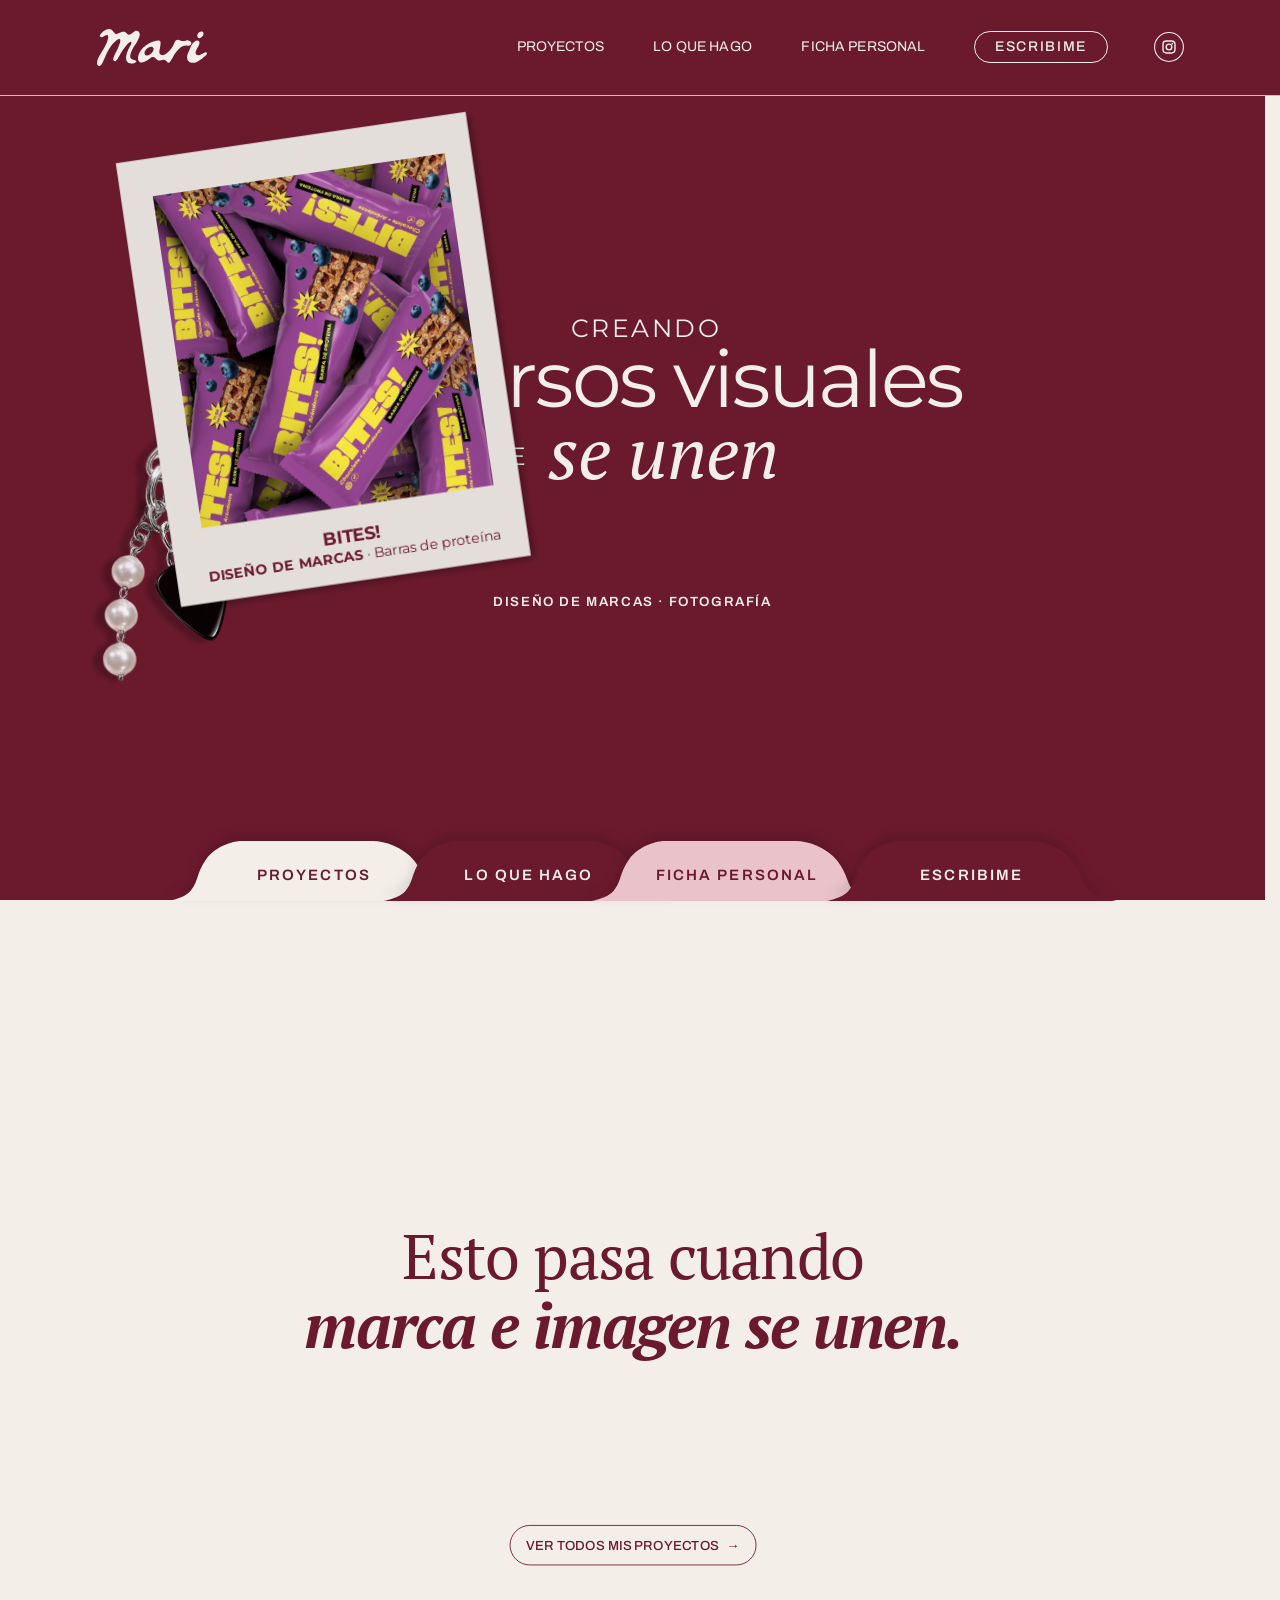
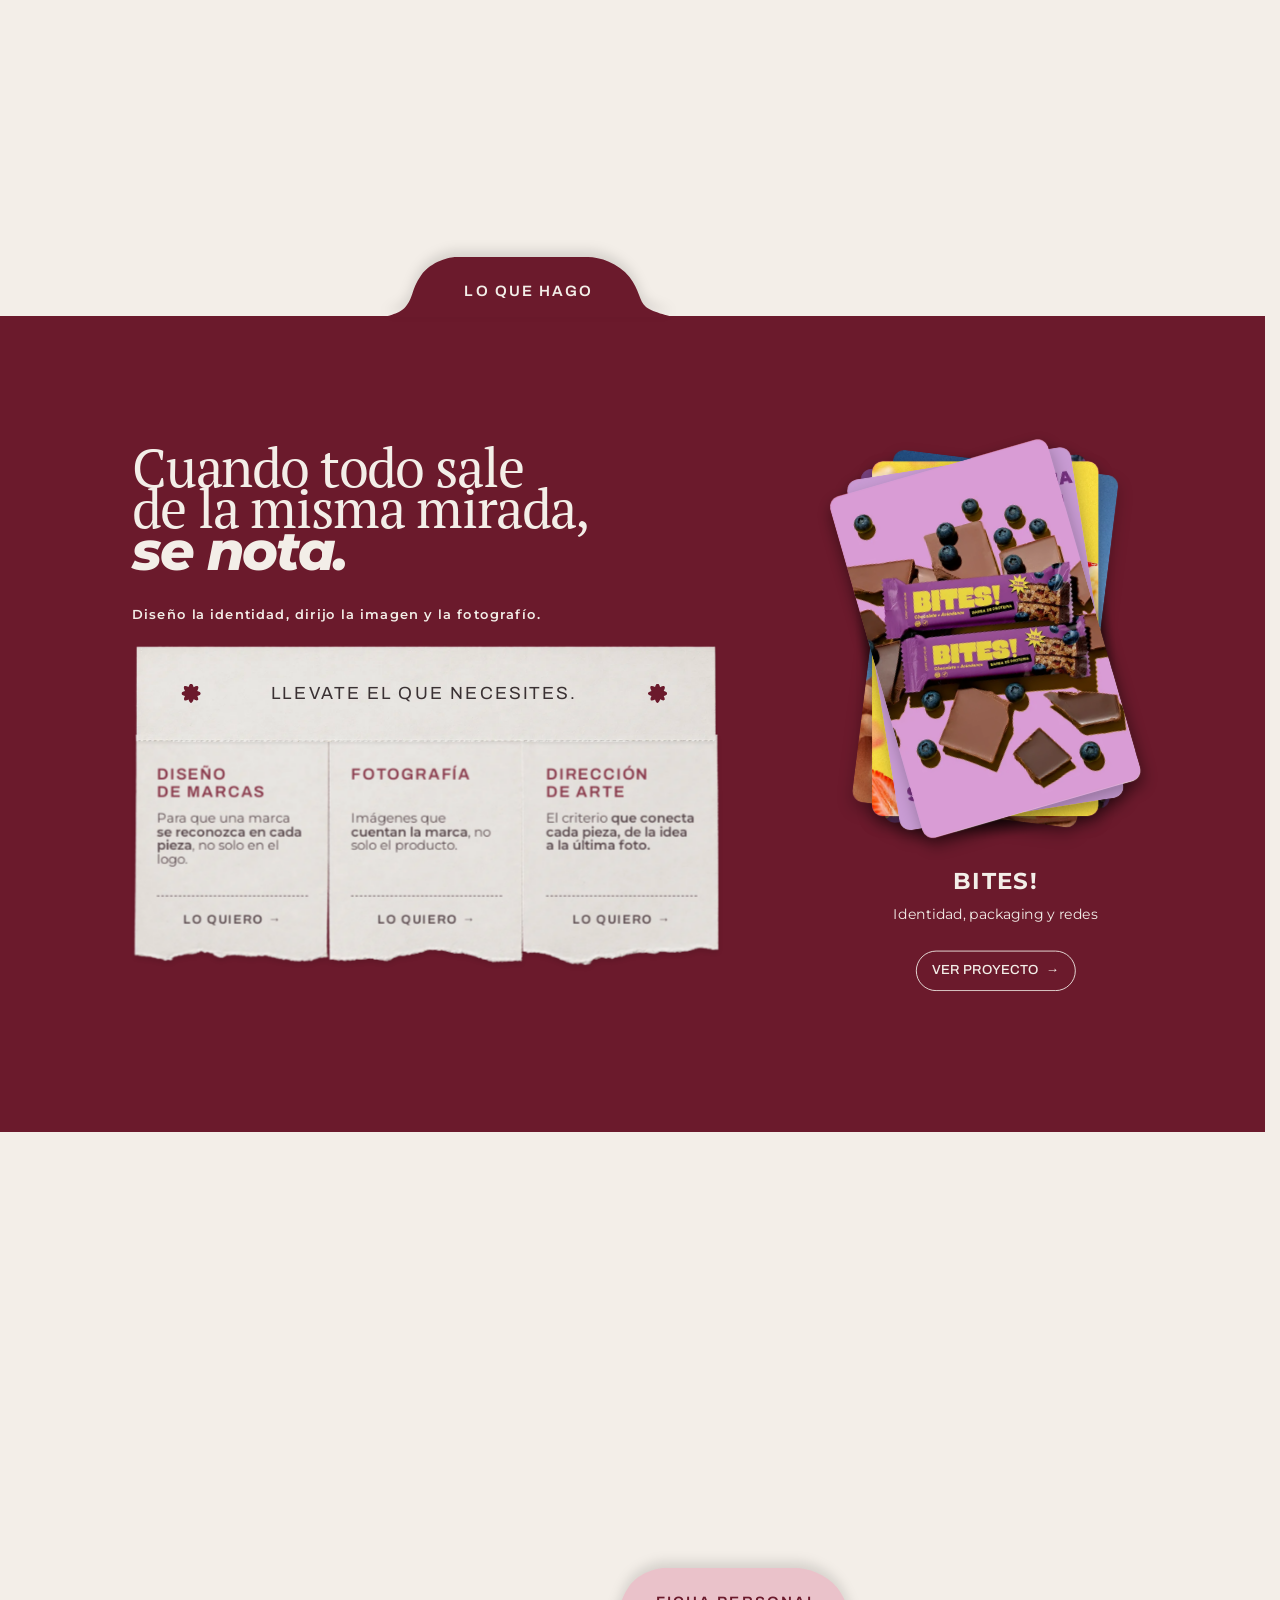
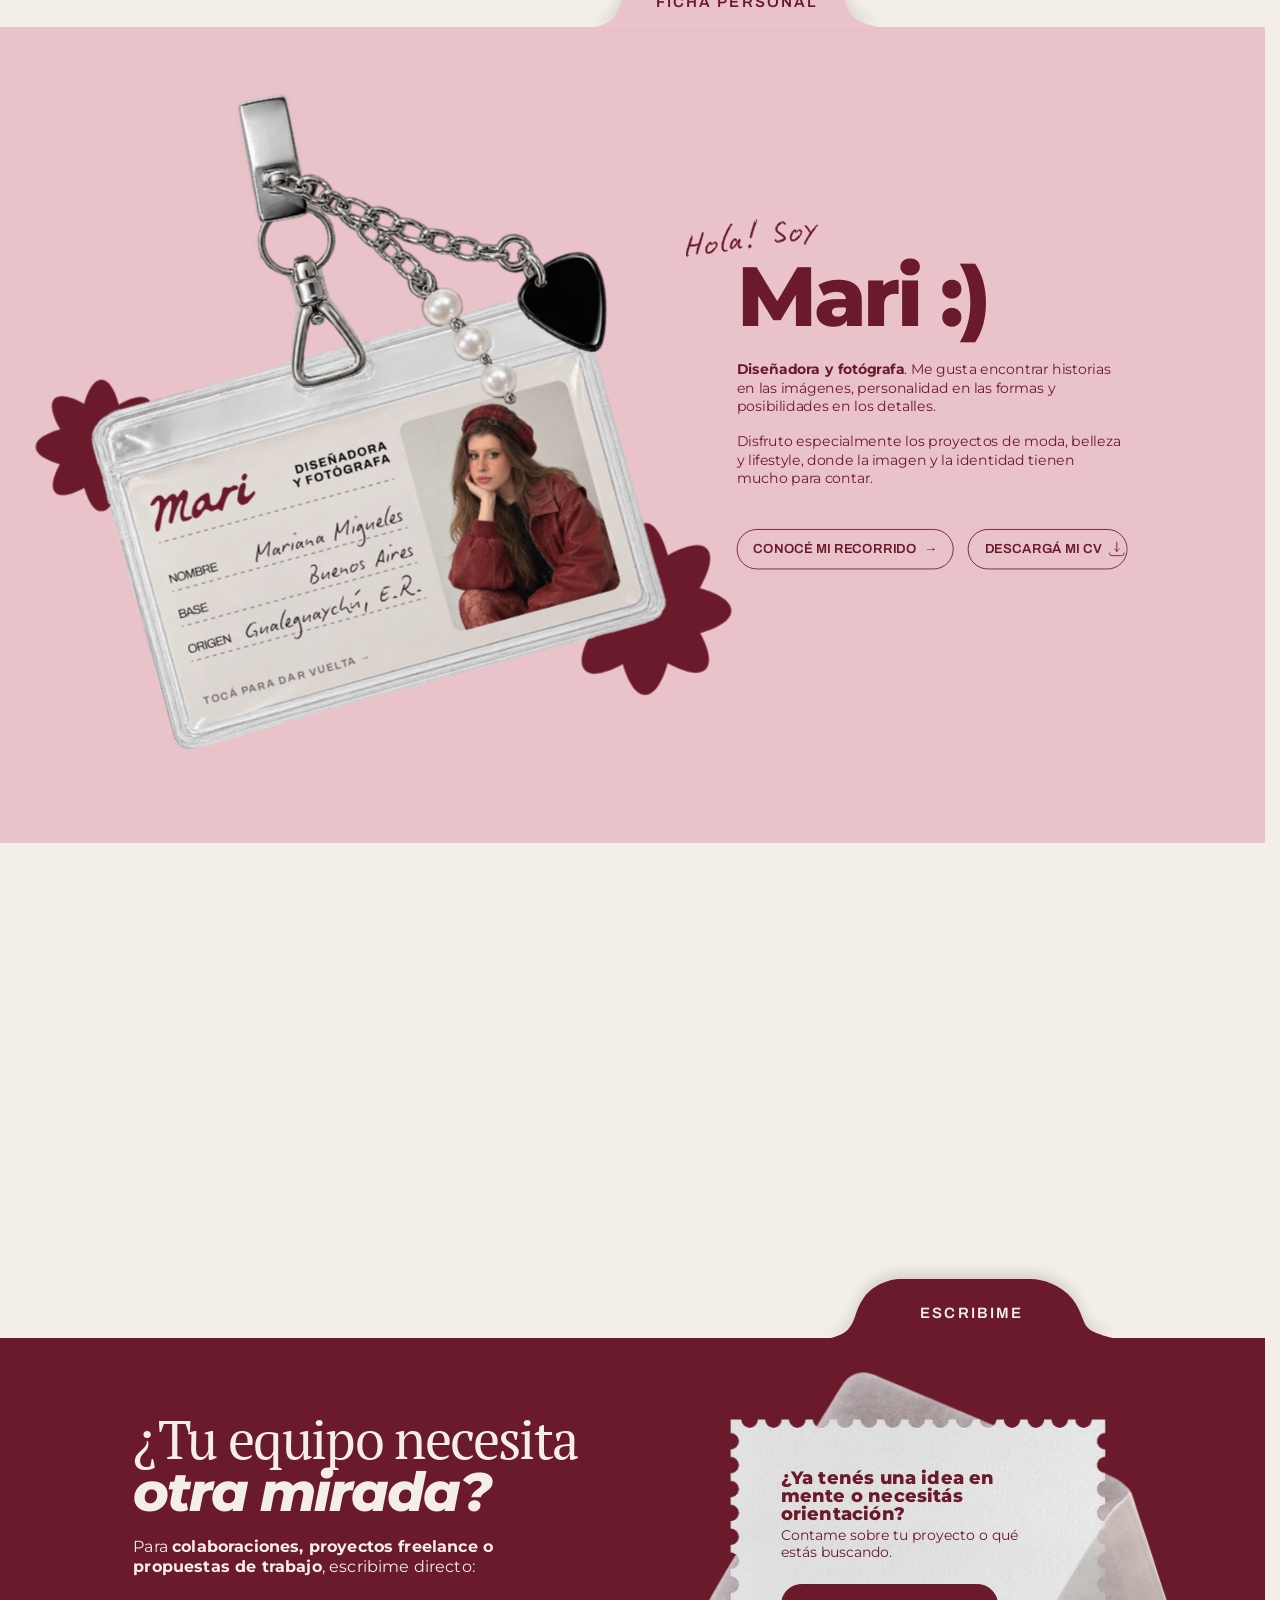
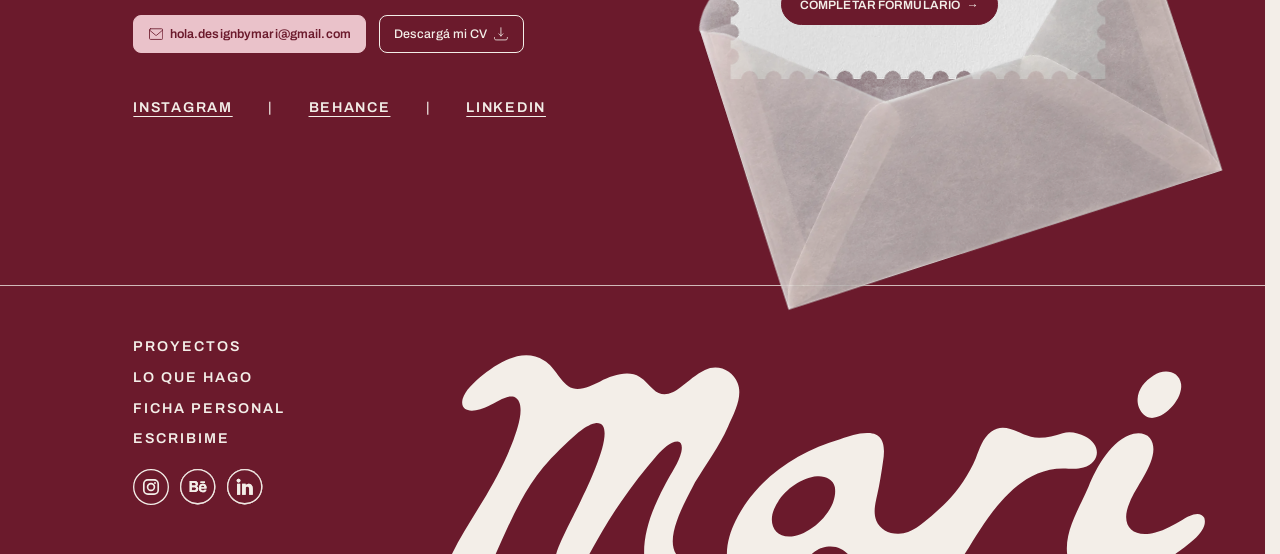
==== commit 49793d5a: "Bites! en la home y galería de videos" ====
--- a/index.html
+++ b/index.html
@@ -171,17 +171,20 @@
         </div>
       </div>
 
-      <div class="stackcards" data-lyra-stack aria-label="Piezas de Lyra">
-        <img src="assets/img/home/lyra-5.webp" alt="" style="--r:6deg">
-        <img src="assets/img/home/lyra-4.webp" alt="" style="--r:-3deg">
-        <img src="assets/img/home/lyra-3.webp" alt="" style="--r:4deg">
-        <img src="assets/img/home/lyra-2.webp" alt="" style="--r:2deg">
-        <img src="assets/img/home/lyra-1.webp" alt="Bolsa de Lyra" style="--r:-5deg">
+      <div class="stackcards" data-lyra-stack aria-label="Piezas de Bites!">
+        <img src="assets/img/home/bites-home/bites-8.webp" alt="">
+        <img src="assets/img/home/bites-home/bites-7.webp" alt="">
+        <img src="assets/img/home/bites-home/bites-6.webp" alt="">
+        <img src="assets/img/home/bites-home/bites-5.webp" alt="">
+        <img src="assets/img/home/bites-home/bites-4.webp" alt="">
+        <img src="assets/img/home/bites-home/bites-3.webp" alt="">
+        <img src="assets/img/home/bites-home/bites-2.webp" alt="">
+        <img src="assets/img/home/bites-home/bites-1.webp" alt="Barras de Bites! con chocolate y arándanos">
       </div>
       <div class="lqh__proj">
-        <h3>LYRA</h3>
+        <h3>BITES!</h3>
         <p>Identidad, packaging y redes</p>
-        <a class="btn btn--light" href="proyectos/lyra.html">Ver proyecto <span class="arr">→</span></a>
+        <a class="btn btn--light" href="proyectos/bites.html">Ver proyecto <span class="arr">→</span></a>
       </div>
       </div>
     </div>
--- a/assets/css/main.css
+++ b/assets/css/main.css
@@ -257,6 +257,9 @@
 .footer__soc{position:absolute;left:calc(150 * var(--u));top:calc(205 * var(--u));display:flex;gap:calc(12 * var(--u))}
 .footer__soc .icon-link{width:36px;height:36px}
 .footer__logo{position:absolute;left:calc(500 * var(--u));bottom:0;width:calc(857 * var(--u))}
+/* logo nuevo del footer: archivo completo; se recorta abajo igual que el anterior (que venía cortado en el propio archivo) */
+.footer__logo{aspect-ratio:857 / 224;object-fit:cover;object-position:50% 0}
+@media (min-width:1024px){.footer__logo{left:calc(498.2 * var(--u))}}
 
 
 /* =========================================================
@@ -351,6 +354,8 @@
 .cs-desafio{padding:95px 0 0}
 .cs-desafio .cs-in{display:grid;grid-template-columns:408px 1fr;column-gap:152px}
 .cs-desafio__media video{width:408px;height:747px;object-fit:cover;display:block}
+.cs-stack--vid{width:408px;height:747px}
+.cs-stack--vid video{position:absolute;inset:0;width:100%;height:100%;object-fit:cover}
 .cs-desafio__text{padding-top:8px;max-width:600px}
 .cs-desafio .cs-body{max-width:520px}
 .cs-desafio .cs-body{margin-top:40px}
@@ -414,6 +419,8 @@
   .cs-desafio,.cs-partida,.cs-decisiones,.cs-uso{padding-top:72px}
   .cs-desafio .cs-in,.cs-partida .cs-in,.cs-decisiones .cs-in{display:flex;flex-direction:column;gap:36px}
   .cs-desafio__media video{width:100%;height:auto;aspect-ratio:408/747;max-height:80vh}
+  .cs-stack--vid{width:100%;height:auto;aspect-ratio:408/747;max-height:80vh}
+  .cs-stack--vid video{height:100%;max-height:none}
   .cs-desafio .cs-body{margin-top:32px}
   .cs-ficha{margin-top:48px}
   .cs-refs{padding:24px}
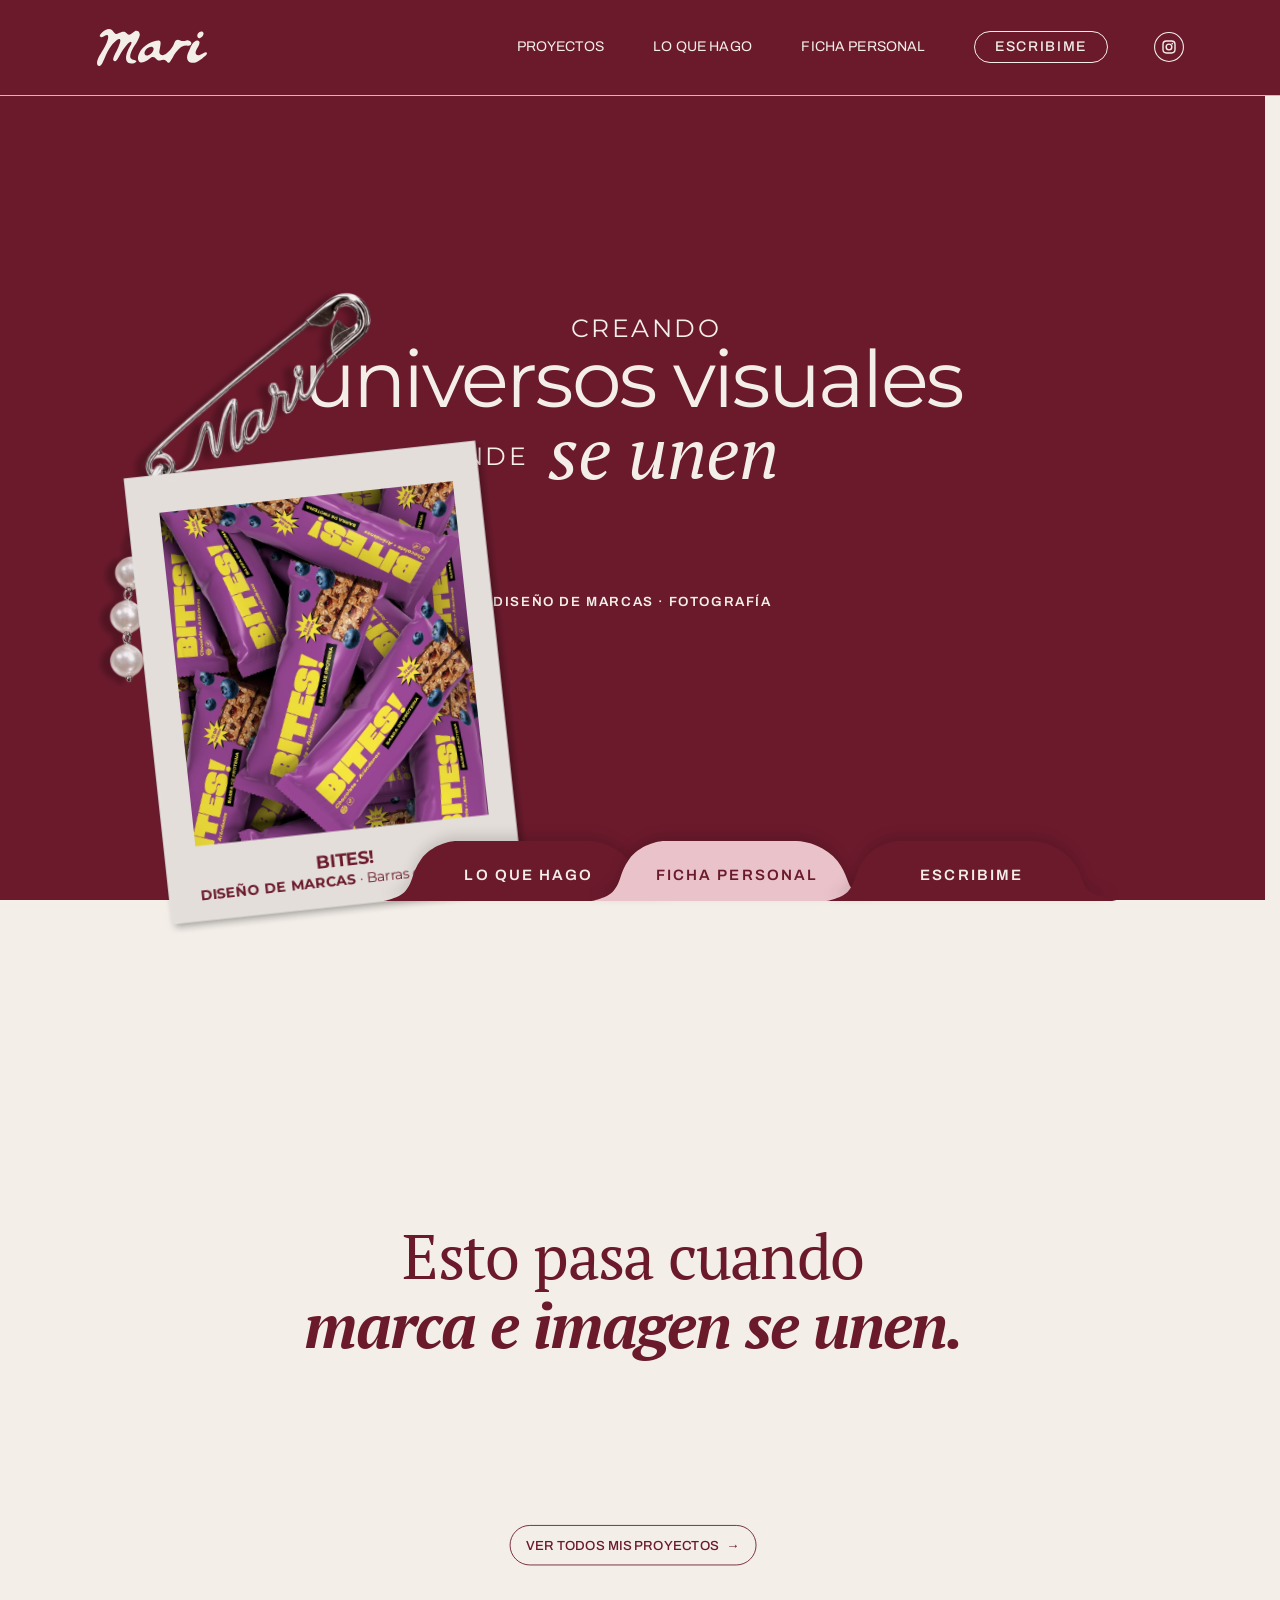
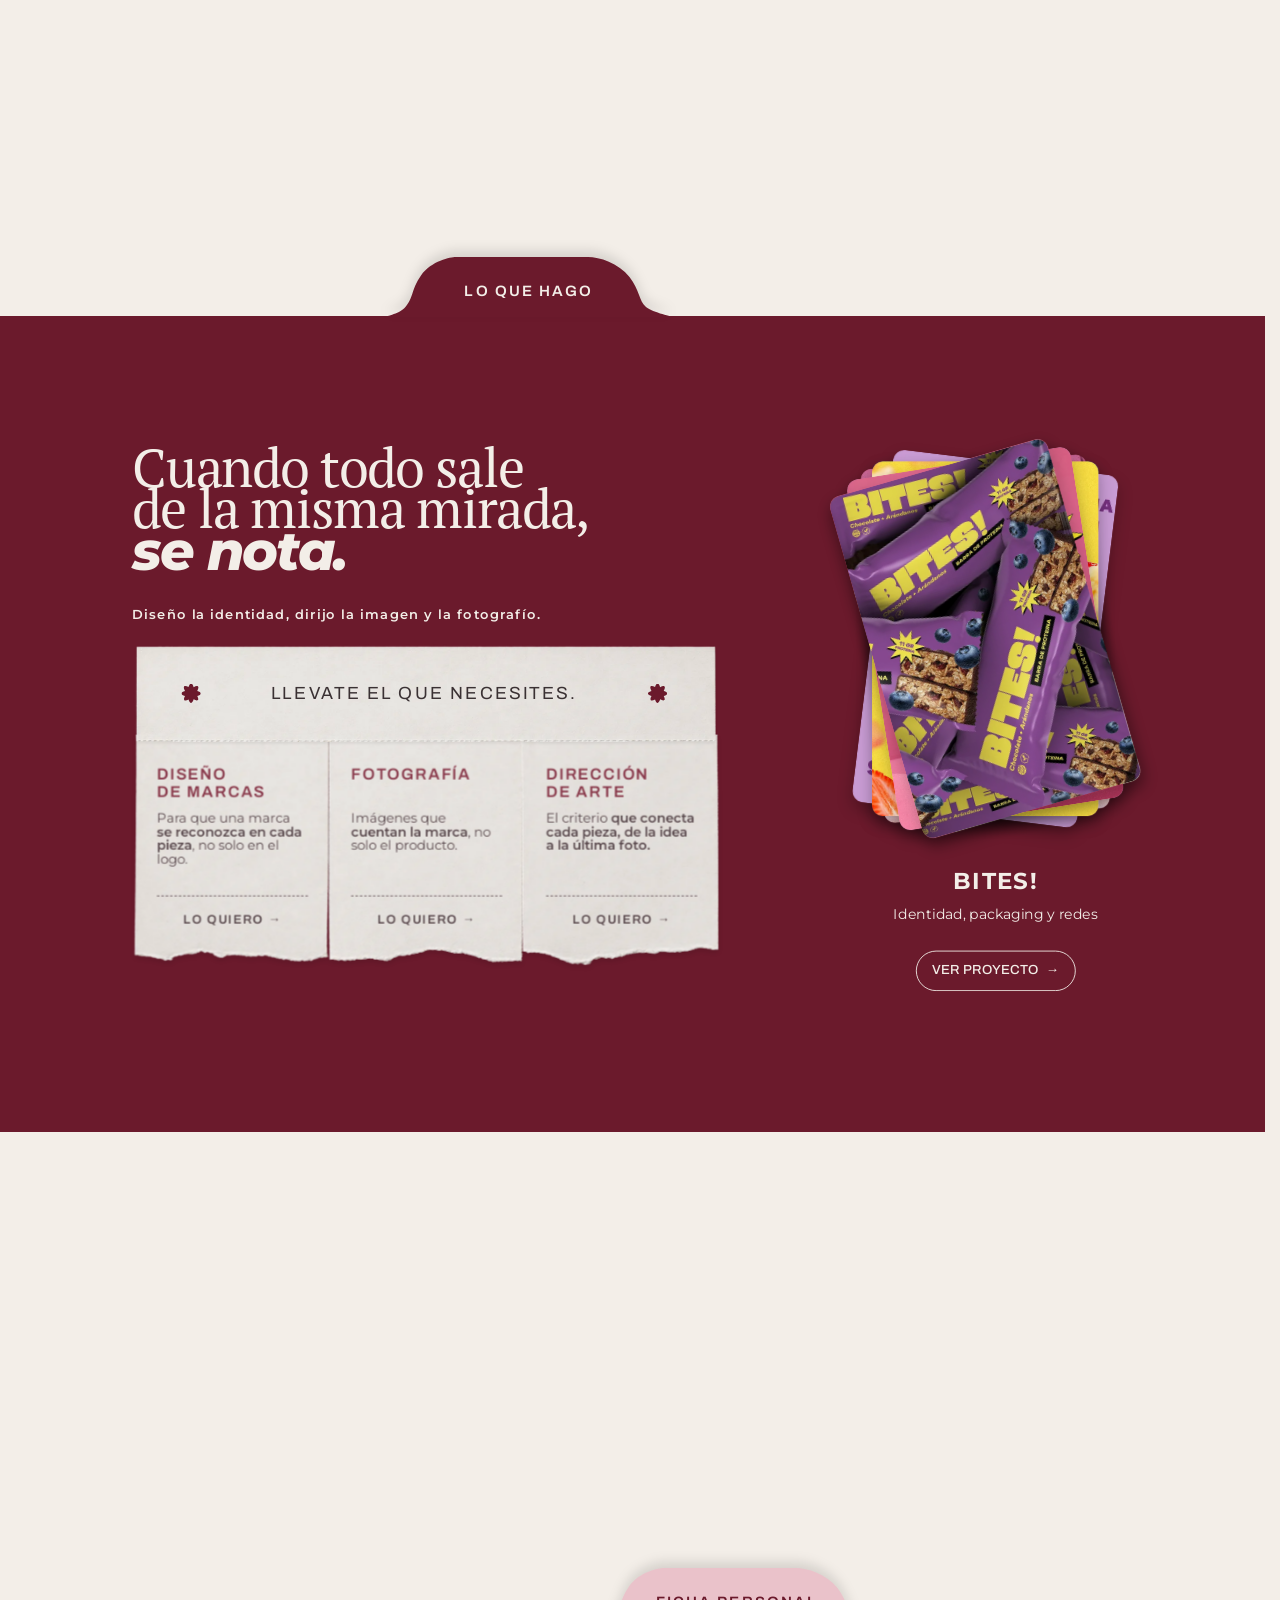
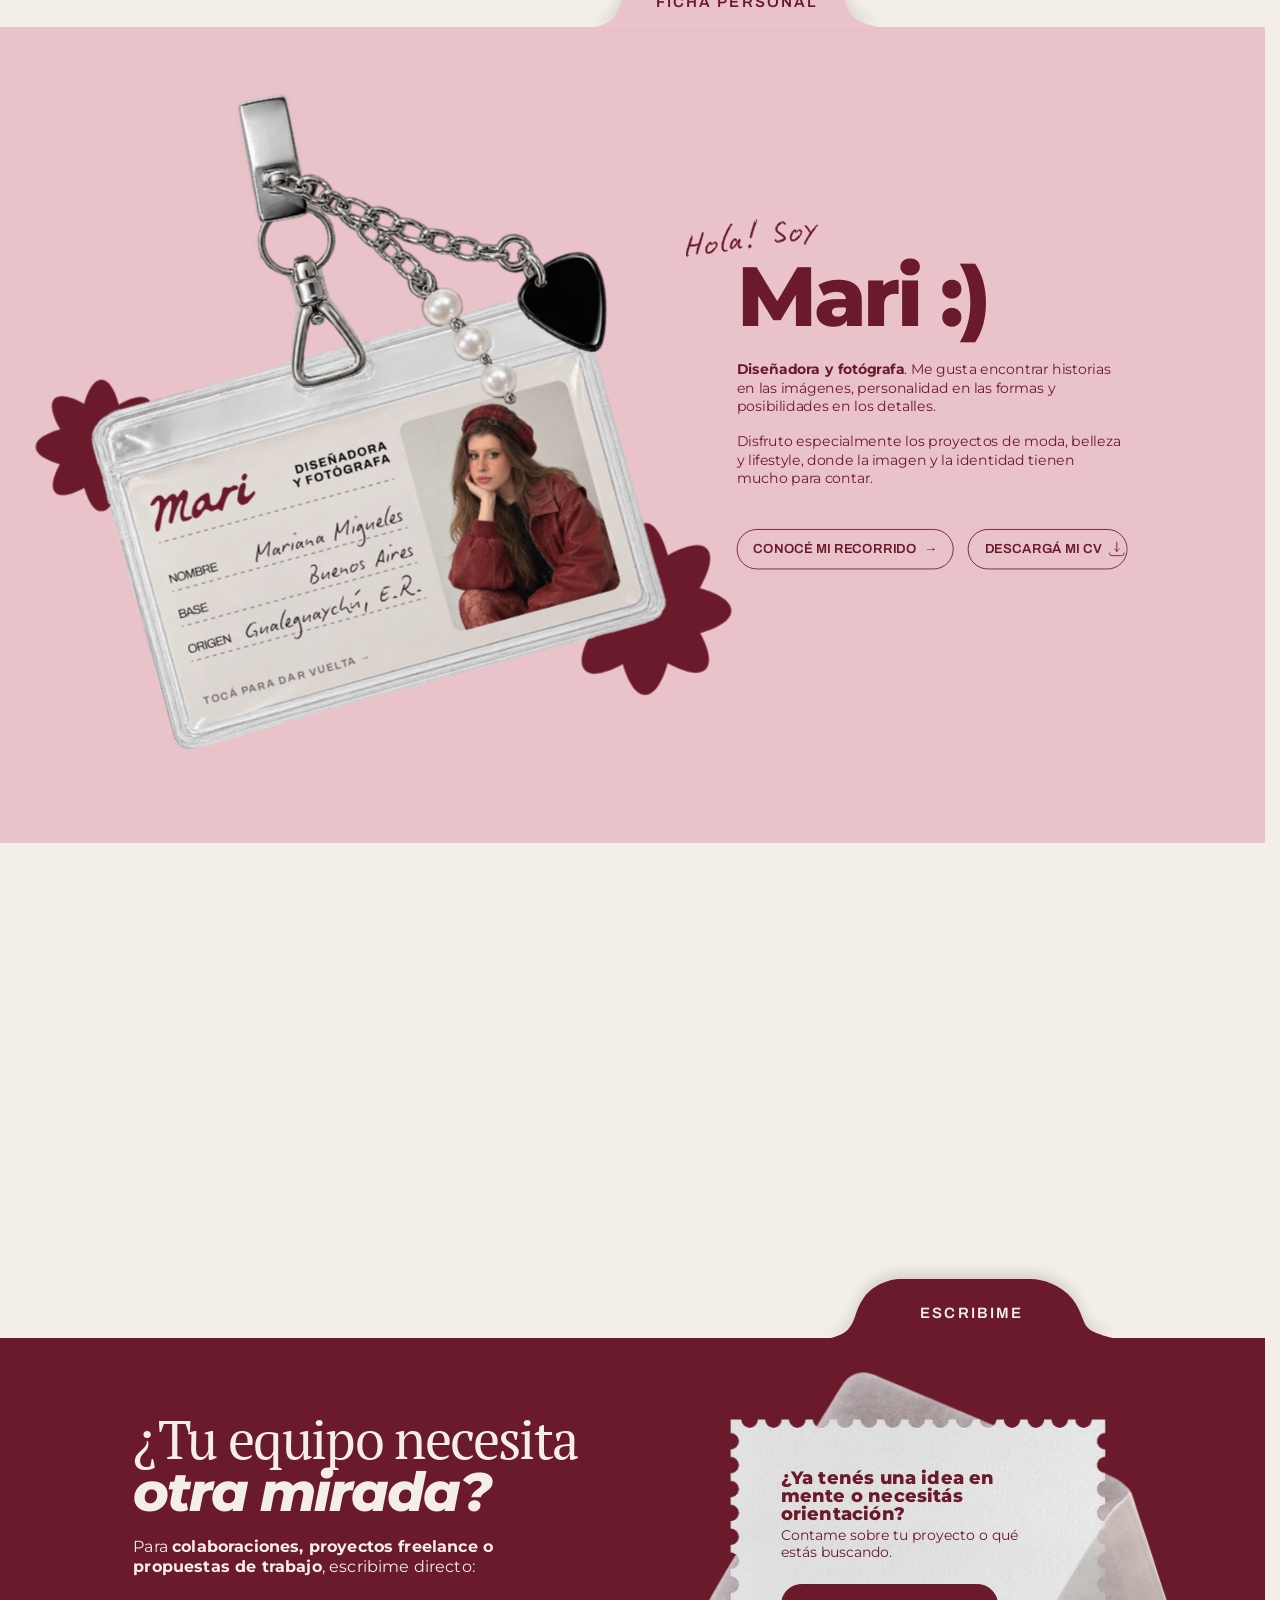
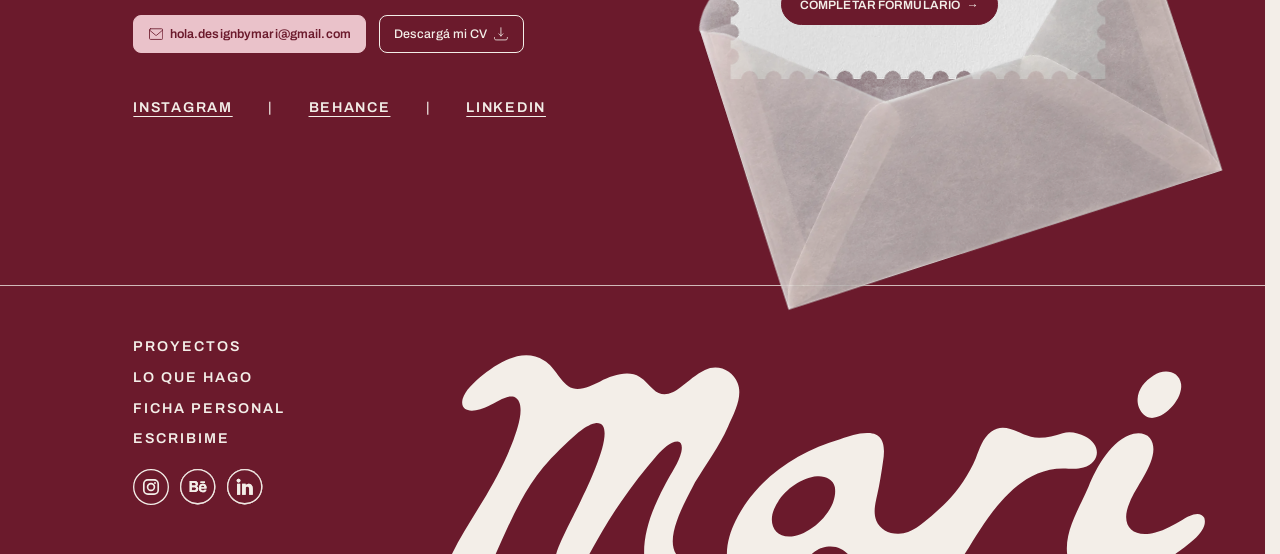
==== commit 857f396e: "Orden del abanico de Bites!" ====
--- a/index.html
+++ b/index.html
@@ -172,14 +172,14 @@
       </div>
 
       <div class="stackcards" data-lyra-stack aria-label="Piezas de Bites!">
+        <img src="assets/img/home/bites-home/bites-5.webp" alt="">
+        <img src="assets/img/home/bites-home/bites-1.webp" alt="">
+        <img src="assets/img/home/bites-home/bites-6.webp" alt="">
+        <img src="assets/img/home/bites-home/bites-2.webp" alt="">
+        <img src="assets/img/home/bites-home/bites-7.webp" alt="">
+        <img src="assets/img/home/bites-home/bites-3.webp" alt="">
         <img src="assets/img/home/bites-home/bites-8.webp" alt="">
-        <img src="assets/img/home/bites-home/bites-7.webp" alt="">
-        <img src="assets/img/home/bites-home/bites-6.webp" alt="">
-        <img src="assets/img/home/bites-home/bites-5.webp" alt="">
-        <img src="assets/img/home/bites-home/bites-4.webp" alt="">
-        <img src="assets/img/home/bites-home/bites-3.webp" alt="">
-        <img src="assets/img/home/bites-home/bites-2.webp" alt="">
-        <img src="assets/img/home/bites-home/bites-1.webp" alt="Barras de Bites! con chocolate y arándanos">
+        <img src="assets/img/home/bites-home/bites-4.webp" alt="Barras de Bites! de chocolate y arándanos">
       </div>
       <div class="lqh__proj">
         <h3>BITES!</h3>
